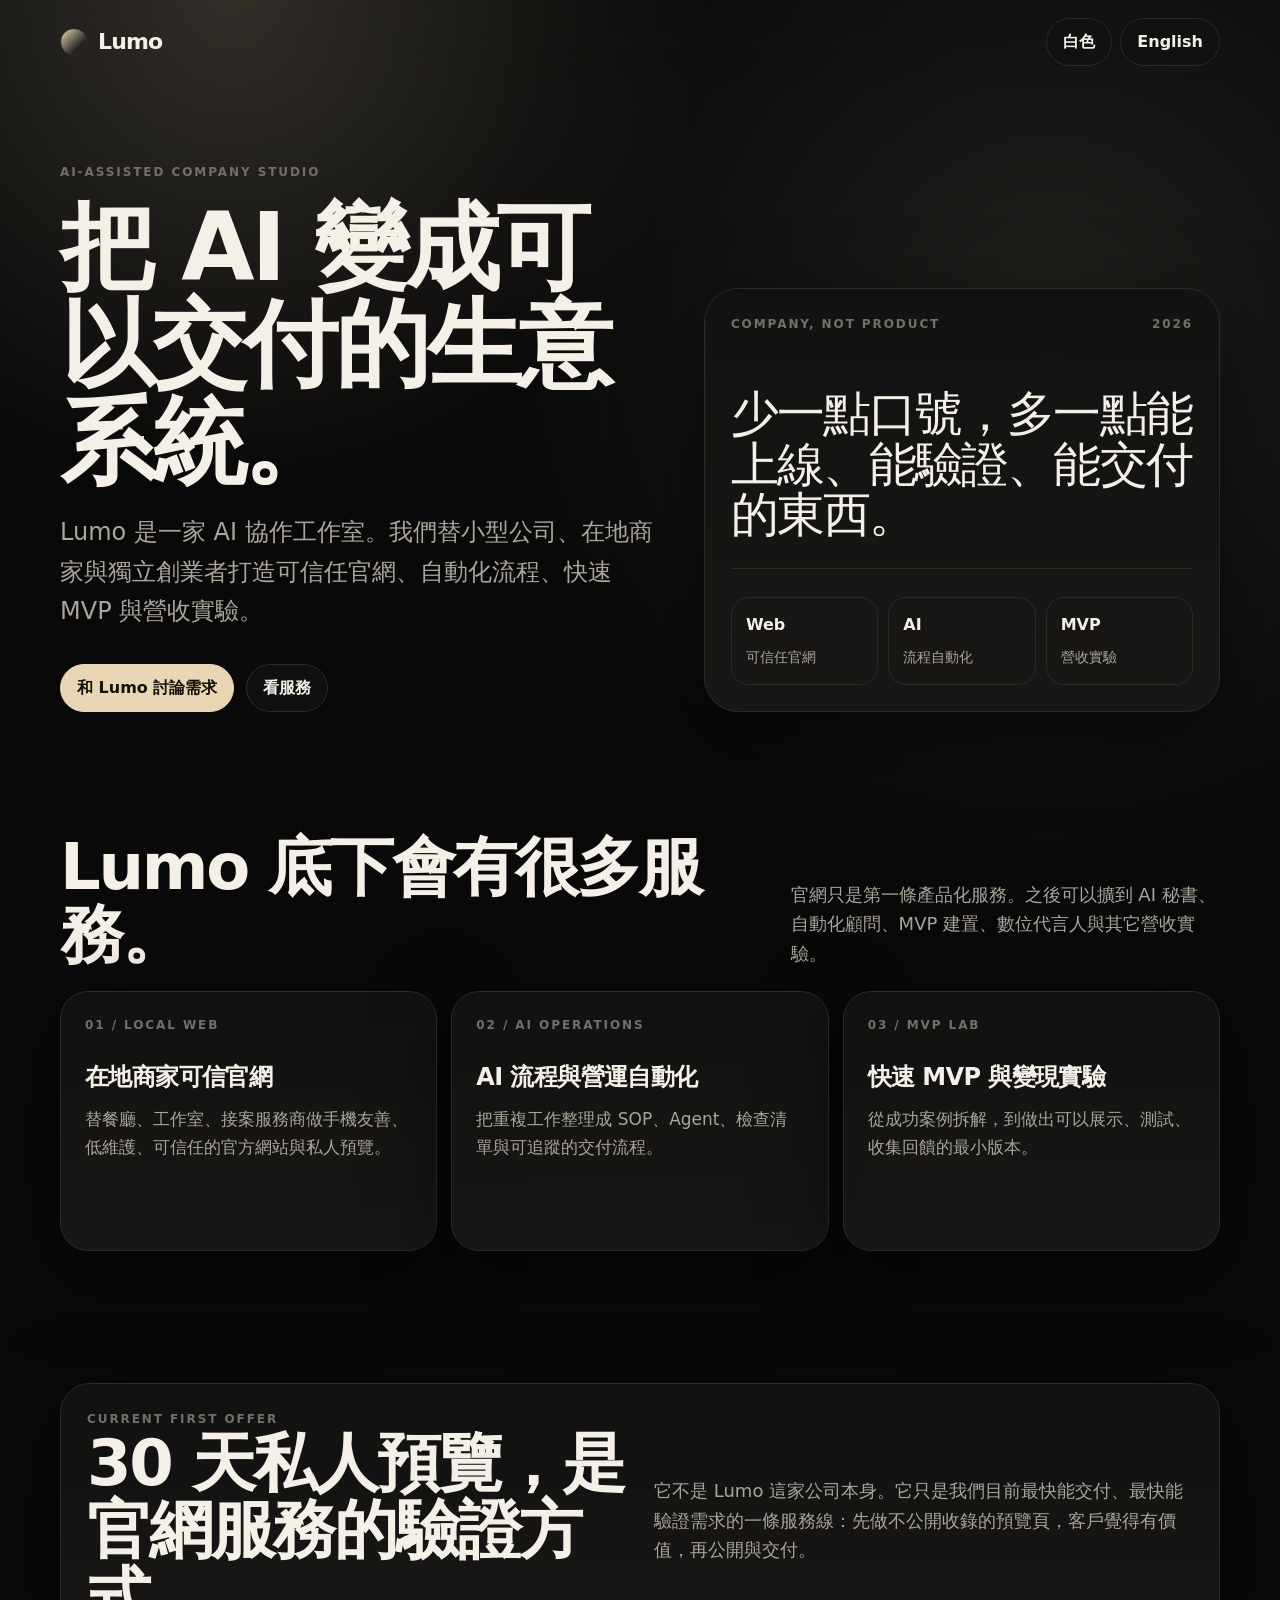
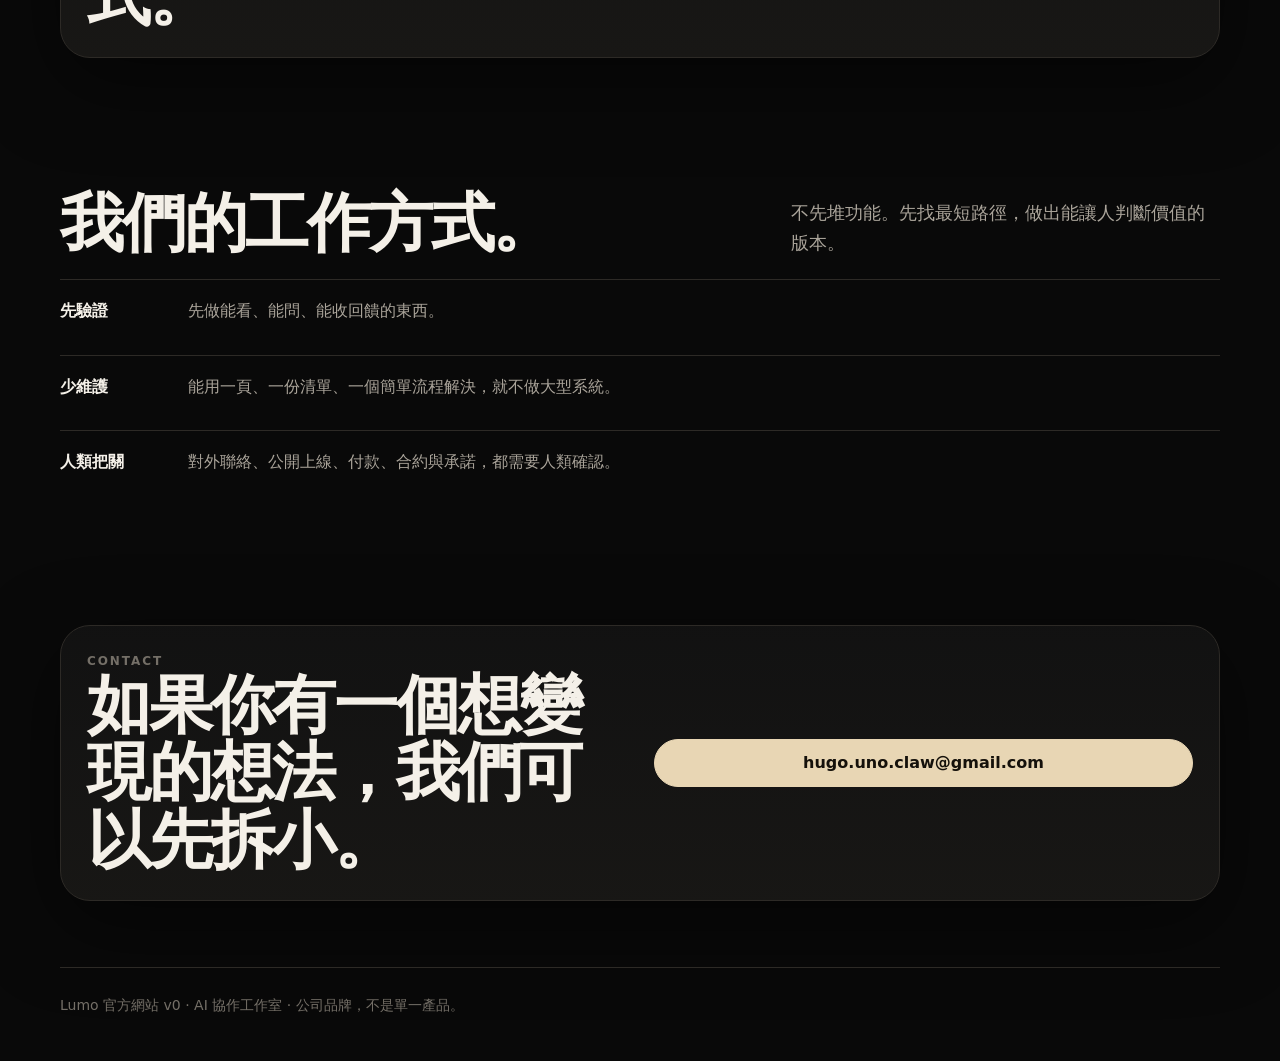
==== index.html @ 17216fa7 "Publish Lumo official site" ====
<!doctype html>
<html lang="zh-Hant" data-theme="dark">
<head>
  <meta charset="utf-8">
  <meta name="viewport" content="width=device-width, initial-scale=1">
  <title>Lumo — AI-assisted studio for practical business systems</title>
  <meta name="description" content="Lumo 是 AI 協作工作室，替小型公司與在地商家打造可信任官網、自動化流程與可快速驗證的 MVP。">
  <style>
    :root {
      color-scheme: dark light;
      --bg:#090909; --ink:#f4f0e8; --muted:#aaa49a; --quiet:#746f67;
      --card:#121212; --card2:#191816; --line:#2d2a26; --accent:#e8d6b4; --accent-ink:#15110b;
      --soft:#211f1c; --shadow:rgba(0,0,0,.5);
    }
    [data-theme="light"] {
      --bg:#f4efe6; --ink:#111; --muted:#5e594f; --quiet:#888174;
      --card:#fffaf1; --card2:#eee5d7; --line:#ddd2c2; --accent:#14110d; --accent-ink:#fff7e8;
      --soft:#e8ddcd; --shadow:rgba(30,20,10,.12);
    }
    * { box-sizing:border-box; }
    html { scroll-behavior:smooth; }
    body {
      margin:0;
      background:
        radial-gradient(circle at 18% 0%, color-mix(in srgb, var(--accent) 18%, transparent), transparent 30rem),
        radial-gradient(circle at 82% 12%, var(--soft), transparent 34rem),
        var(--bg);
      color:var(--ink);
      font-family:ui-sans-serif, system-ui, -apple-system, BlinkMacSystemFont, "Segoe UI", sans-serif;
      line-height:1.65;
    }
    a { color:inherit; }
    .wrap { width:min(1160px, calc(100% - 32px)); margin:auto; }
    nav {
      position:sticky; top:0; z-index:2;
      display:flex; align-items:center; justify-content:space-between; gap:16px;
      padding:18px 0;
      backdrop-filter:blur(18px);
    }
    .brand { display:flex; align-items:center; gap:10px; font-size:22px; font-weight:850; letter-spacing:-.04em; }
    .mark { width:28px; height:28px; border:1px solid var(--line); border-radius:50%; background:linear-gradient(135deg, var(--accent), transparent 70%); }
    .nav-actions { display:flex; gap:8px; flex-wrap:wrap; justify-content:flex-end; }
    button, .button {
      min-height:44px;
      border:1px solid var(--line);
      border-radius:999px;
      background:color-mix(in srgb, var(--card) 88%, transparent);
      color:var(--ink);
      cursor:pointer;
      display:inline-flex; align-items:center; justify-content:center;
      font:inherit; font-weight:750;
      padding:10px 16px;
      text-decoration:none;
      transition:transform .18s ease, border-color .18s ease, background .18s ease;
    }
    button:hover, .button:hover { transform:translateY(-1px); border-color:var(--accent); }
    button:focus-visible, .button:focus-visible { outline:3px solid var(--accent); outline-offset:3px; }
    .primary { background:var(--accent); color:var(--accent-ink); border-color:var(--accent); }
    header {
      display:grid;
      grid-template-columns:minmax(0, 1.08fr) minmax(320px, .92fr);
      gap:38px;
      align-items:end;
      min-height:76vh;
      padding:72px 0 56px;
    }
    .eyebrow, .label {
      color:var(--quiet);
      font-size:12px;
      font-weight:900;
      letter-spacing:.16em;
      text-transform:uppercase;
    }
    h1, h2, h3, p { margin:0; }
    h1 {
      max-width:900px;
      margin-top:16px;
      font-size:clamp(46px, 7.4vw, 96px);
      line-height:1.03;
      letter-spacing:-.035em;
    }
    h2 {
      font-size:clamp(34px, 5vw, 64px);
      line-height:1.05;
      letter-spacing:-.035em;
    }
    h3 { font-size:24px; line-height:1.15; letter-spacing:-.025em; }
    p { color:var(--muted); font-size:18px; }
    .lead { max-width:740px; margin-top:22px; font-size:clamp(19px, 2vw, 24px); }
    .actions { display:flex; gap:12px; flex-wrap:wrap; margin-top:32px; }
    .panel, .card, .strip {
      background:linear-gradient(180deg, color-mix(in srgb, var(--card) 96%, transparent), color-mix(in srgb, var(--card2) 92%, transparent));
      border:1px solid var(--line);
      box-shadow:0 24px 80px var(--shadow);
    }
    .panel { border-radius:34px; padding:26px; }
    .panel-head { display:flex; justify-content:space-between; gap:16px; margin-bottom:54px; }
    .statement { font-size:clamp(28px, 4vw, 48px); line-height:1.05; letter-spacing:-.04em; }
    .rule { height:1px; background:var(--line); margin:28px 0; }
    .mini-grid { display:grid; grid-template-columns:repeat(3, 1fr); gap:10px; }
    .mini { border:1px solid var(--line); border-radius:18px; padding:14px; }
    .mini strong { display:block; margin-bottom:6px; }
    .mini span { color:var(--muted); font-size:14px; }
    section { padding:66px 0; }
    .section-head { display:grid; grid-template-columns:minmax(0, .9fr) minmax(280px, .55fr); gap:28px; align-items:end; margin-bottom:22px; }
    .grid { display:grid; grid-template-columns:repeat(3, minmax(0, 1fr)); gap:14px; }
    .card { border-radius:28px; min-height:260px; padding:24px; display:flex; flex-direction:column; justify-content:space-between; }
    .card .label { margin-bottom:28px; }
    .card p { margin-top:14px; font-size:17px; }
    .strip {
      border-radius:30px;
      padding:26px;
      display:grid;
      grid-template-columns:1fr 1fr;
      gap:28px;
      align-items:center;
    }
    .principles { display:grid; gap:12px; padding:0; margin:0; list-style:none; }
    .principles li {
      display:grid; grid-template-columns:110px 1fr; gap:18px;
      padding:18px 0;
      border-top:1px solid var(--line);
      color:var(--muted);
    }
    .principles strong { color:var(--ink); }
    footer { border-top:1px solid var(--line); padding:26px 0 44px; color:var(--quiet); font-size:14px; }
    [data-lang="zh"] [lang="en"], [data-lang="en"] [lang="zh"] { display:none; }
    @media (max-width:860px) {
      header, .section-head, .grid, .strip { grid-template-columns:1fr; }
      header { min-height:auto; padding-top:42px; }
      .mini-grid { grid-template-columns:1fr; }
      .principles li { grid-template-columns:1fr; gap:6px; }
    }
    @media (prefers-reduced-motion: reduce) {
      html { scroll-behavior:auto; }
      *, *::before, *::after { transition:none !important; }
      button:hover, .button:hover { transform:none; }
    }
  </style>
</head>
<body data-lang="zh">
  <nav class="wrap" aria-label="Site controls">
    <div class="brand"><span class="mark" aria-hidden="true"></span><span>Lumo</span></div>
    <div class="nav-actions">
      <button type="button" id="themeToggle" aria-label="切換黑白主題">白色</button>
      <button type="button" id="langToggle" aria-label="Switch language">English</button>
    </div>
  </nav>

  <header class="wrap">
    <div>
      <div class="eyebrow">AI-assisted company studio</div>
      <h1>
        <span lang="zh">把 AI 變成可以交付的生意系統。</span>
        <span lang="en">Turning AI into business systems that actually ship.</span>
      </h1>
      <p class="lead">
        <span lang="zh">Lumo 是一家 AI 協作工作室。我們替小型公司、在地商家與獨立創業者打造可信任官網、自動化流程、快速 MVP 與營收實驗。</span>
        <span lang="en">Lumo is an AI-assisted studio for small companies, local businesses, and solo founders. We build trust websites, automation workflows, fast MVPs, and revenue experiments.</span>
      </p>
      <div class="actions">
        <a class="button primary" href="mailto:hugo.uno.claw@gmail.com?subject=Lumo%20project%20inquiry">
          <span lang="zh">和 Lumo 討論需求</span>
          <span lang="en">Discuss a project</span>
        </a>
        <a class="button" href="#services">
          <span lang="zh">看服務</span>
          <span lang="en">View services</span>
        </a>
      </div>
    </div>

    <aside class="panel" aria-label="Company position">
      <div class="panel-head">
        <span class="label">Company, not product</span>
        <span class="label">2026</span>
      </div>
      <div class="statement">
        <span lang="zh">少一點口號，多一點能上線、能驗證、能交付的東西。</span>
        <span lang="en">Less theatre. More things that launch, validate, and deliver.</span>
      </div>
      <div class="rule"></div>
      <div class="mini-grid">
        <div class="mini"><strong>Web</strong><span lang="zh">可信任官網</span><span lang="en">Trust sites</span></div>
        <div class="mini"><strong>AI</strong><span lang="zh">流程自動化</span><span lang="en">Automation</span></div>
        <div class="mini"><strong>MVP</strong><span lang="zh">營收實驗</span><span lang="en">Revenue tests</span></div>
      </div>
    </aside>
  </header>

  <main class="wrap">
    <section id="services">
      <div class="section-head">
        <h2><span lang="zh">Lumo 底下會有很多服務。</span><span lang="en">Lumo can hold many services.</span></h2>
        <p><span lang="zh">官網只是第一條產品化服務。之後可以擴到 AI 秘書、自動化顧問、MVP 建置、數位代言人與其它營收實驗。</span><span lang="en">Websites are only the first productized service. Lumo can expand into AI assistants, automation consulting, MVP builds, digital spokespeople, and other revenue experiments.</span></p>
      </div>
      <div class="grid">
        <article class="card">
          <div>
            <div class="label">01 / Local Web</div>
            <h3><span lang="zh">在地商家可信官網</span><span lang="en">Trust websites for local businesses</span></h3>
            <p><span lang="zh">替餐廳、工作室、接案服務商做手機友善、低維護、可信任的官方網站與私人預覽。</span><span lang="en">Mobile-first, low-maintenance websites and private previews for restaurants, studios, and service businesses.</span></p>
          </div>
        </article>
        <article class="card">
          <div>
            <div class="label">02 / AI Operations</div>
            <h3><span lang="zh">AI 流程與營運自動化</span><span lang="en">AI workflow and operations automation</span></h3>
            <p><span lang="zh">把重複工作整理成 SOP、Agent、檢查清單與可追蹤的交付流程。</span><span lang="en">Turn repetitive work into SOPs, agents, checklists, and trackable delivery flows.</span></p>
          </div>
        </article>
        <article class="card">
          <div>
            <div class="label">03 / MVP Lab</div>
            <h3><span lang="zh">快速 MVP 與變現實驗</span><span lang="en">Fast MVPs and revenue experiments</span></h3>
            <p><span lang="zh">從成功案例拆解，到做出可以展示、測試、收集回饋的最小版本。</span><span lang="en">From case breakdowns to small versions that can be shown, tested, and improved.</span></p>
          </div>
        </article>
      </div>
    </section>

    <section>
      <div class="strip">
        <div>
          <div class="label">Current first offer</div>
          <h2><span lang="zh">30 天私人預覽，是官網服務的驗證方式。</span><span lang="en">The 30-day private preview is a validation method.</span></h2>
        </div>
        <p>
          <span lang="zh">它不是 Lumo 這家公司本身。它只是我們目前最快能交付、最快能驗證需求的一條服務線：先做不公開收錄的預覽頁，客戶覺得有價值，再公開與交付。</span>
          <span lang="en">It is not the company itself. It is the fastest service line we can ship and validate: build a noindex preview first, then launch and hand off only if the client sees value.</span>
        </p>
      </div>
    </section>

    <section id="principles">
      <div class="section-head">
        <h2><span lang="zh">我們的工作方式。</span><span lang="en">How we work.</span></h2>
        <p><span lang="zh">不先堆功能。先找最短路徑，做出能讓人判斷價值的版本。</span><span lang="en">No feature pileups. We find the shortest path to something people can judge.</span></p>
      </div>
      <ul class="principles">
        <li><strong><span lang="zh">先驗證</span><span lang="en">Validate first</span></strong><span lang="zh">先做能看、能問、能收回饋的東西。</span><span lang="en">Build something that can be seen, asked about, and improved.</span></li>
        <li><strong><span lang="zh">少維護</span><span lang="en">Low maintenance</span></strong><span lang="zh">能用一頁、一份清單、一個簡單流程解決，就不做大型系統。</span><span lang="en">If one page, one checklist, or one workflow works, we do not build a platform.</span></li>
        <li><strong><span lang="zh">人類把關</span><span lang="en">Human approval</span></strong><span lang="zh">對外聯絡、公開上線、付款、合約與承諾，都需要人類確認。</span><span lang="en">Outreach, public launch, payment, contracts, and commitments need human approval.</span></li>
      </ul>
    </section>

    <section>
      <div class="strip">
        <div>
          <div class="label">Contact</div>
          <h2><span lang="zh">如果你有一個想變現的想法，我們可以先拆小。</span><span lang="en">If you have an idea to monetize, we can make it smaller first.</span></h2>
        </div>
        <a class="button primary" href="mailto:hugo.uno.claw@gmail.com?subject=Lumo%20project%20inquiry">
          <span lang="zh">hugo.uno.claw@gmail.com</span>
          <span lang="en">Email Lumo</span>
        </a>
      </div>
    </section>
  </main>

  <footer class="wrap">
    <span lang="zh">Lumo 官方網站 v0 · AI 協作工作室 · 公司品牌，不是單一產品。</span>
    <span lang="en">Lumo official website v0 · AI-assisted studio · Company brand, not a single product.</span>
  </footer>

  <script>
    const root = document.documentElement;
    const body = document.body;
    const themeButton = document.querySelector("#themeToggle");
    const langButton = document.querySelector("#langToggle");
    const themeKey = "lumo-theme-v2";
    const langKey = "lumo-lang-v2";

    function setTheme(theme) {
      root.dataset.theme = theme;
      themeButton.textContent = theme === "dark" ? "白色" : "黑色";
      localStorage.setItem(themeKey, theme);
    }
    function setLang(lang) {
      body.dataset.lang = lang;
      root.lang = lang === "zh" ? "zh-Hant" : "en";
      langButton.textContent = lang === "zh" ? "English" : "中文";
      localStorage.setItem(langKey, lang);
    }
    themeButton.addEventListener("click", () => setTheme(root.dataset.theme === "dark" ? "light" : "dark"));
    langButton.addEventListener("click", () => setLang(body.dataset.lang === "zh" ? "en" : "zh"));
    setTheme(localStorage.getItem(themeKey) || "dark");
    setLang(localStorage.getItem(langKey) || "zh");
  </script>
</body>
</html>
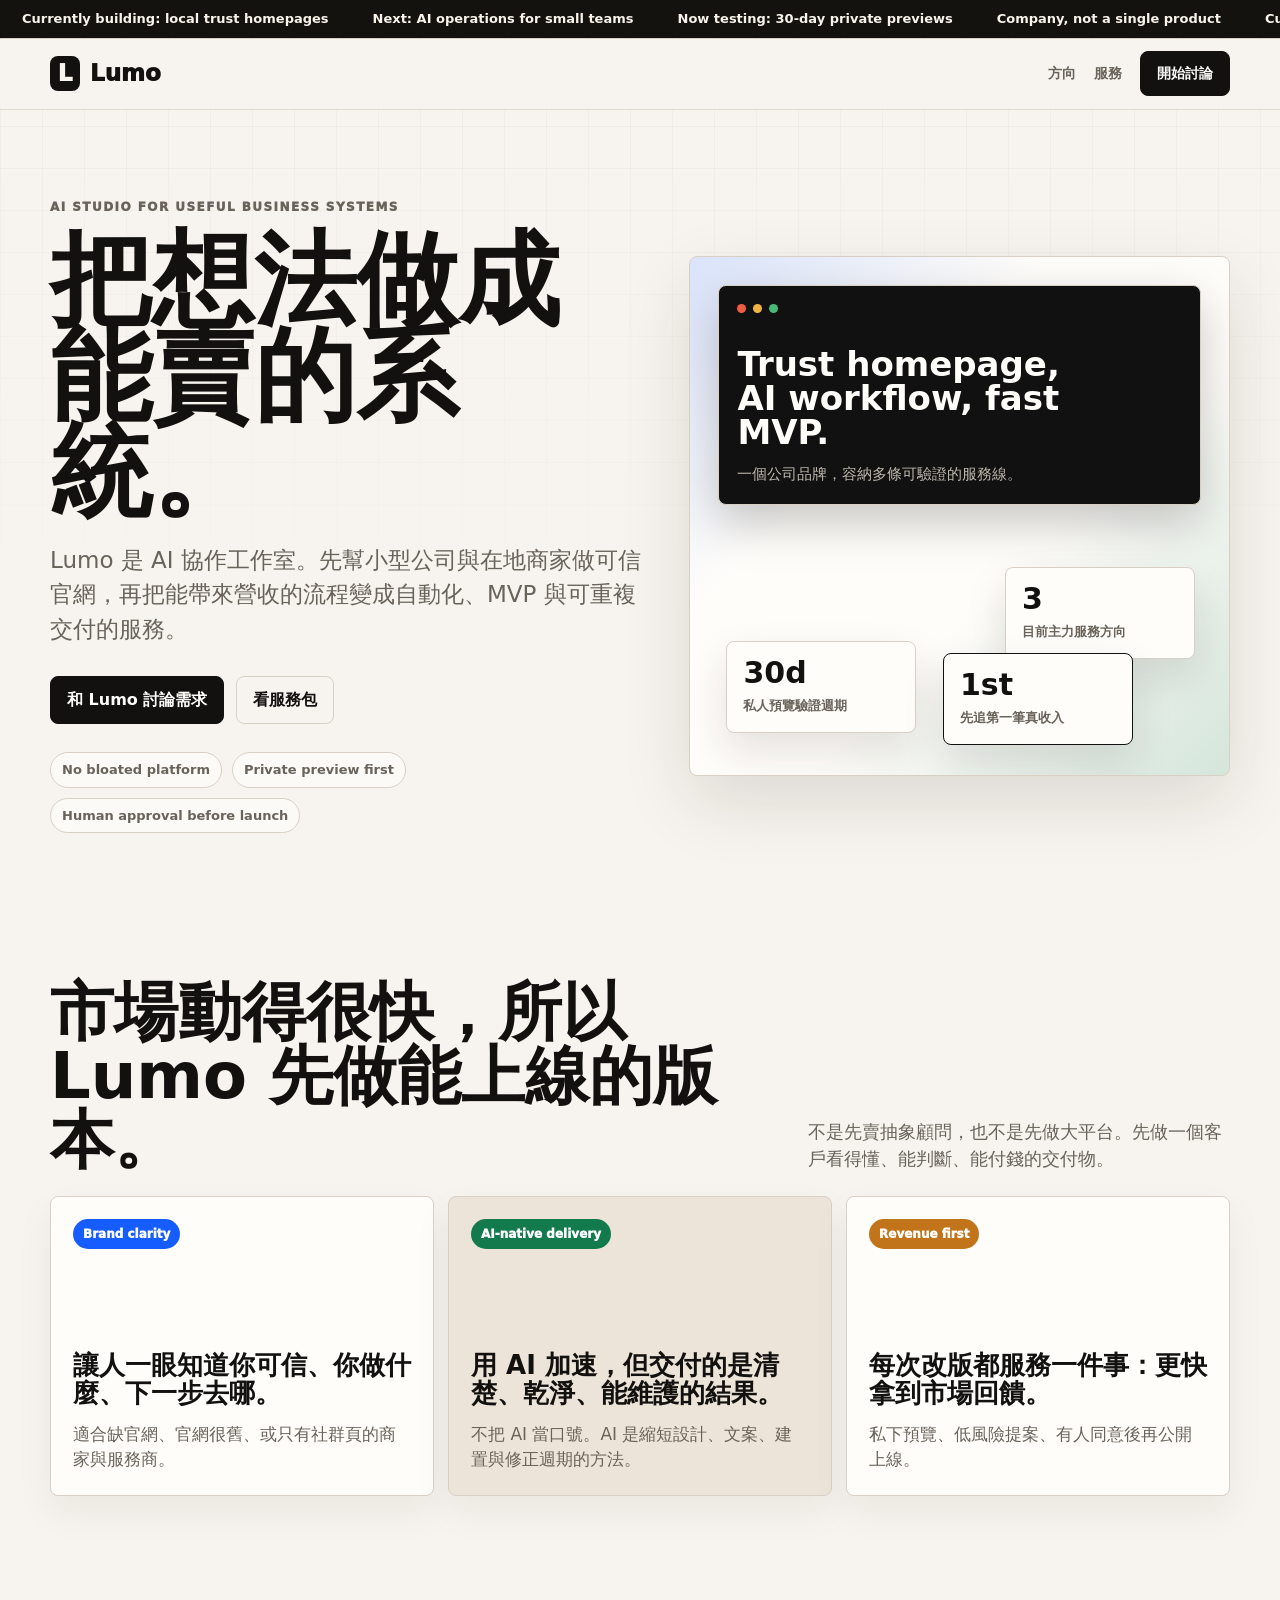
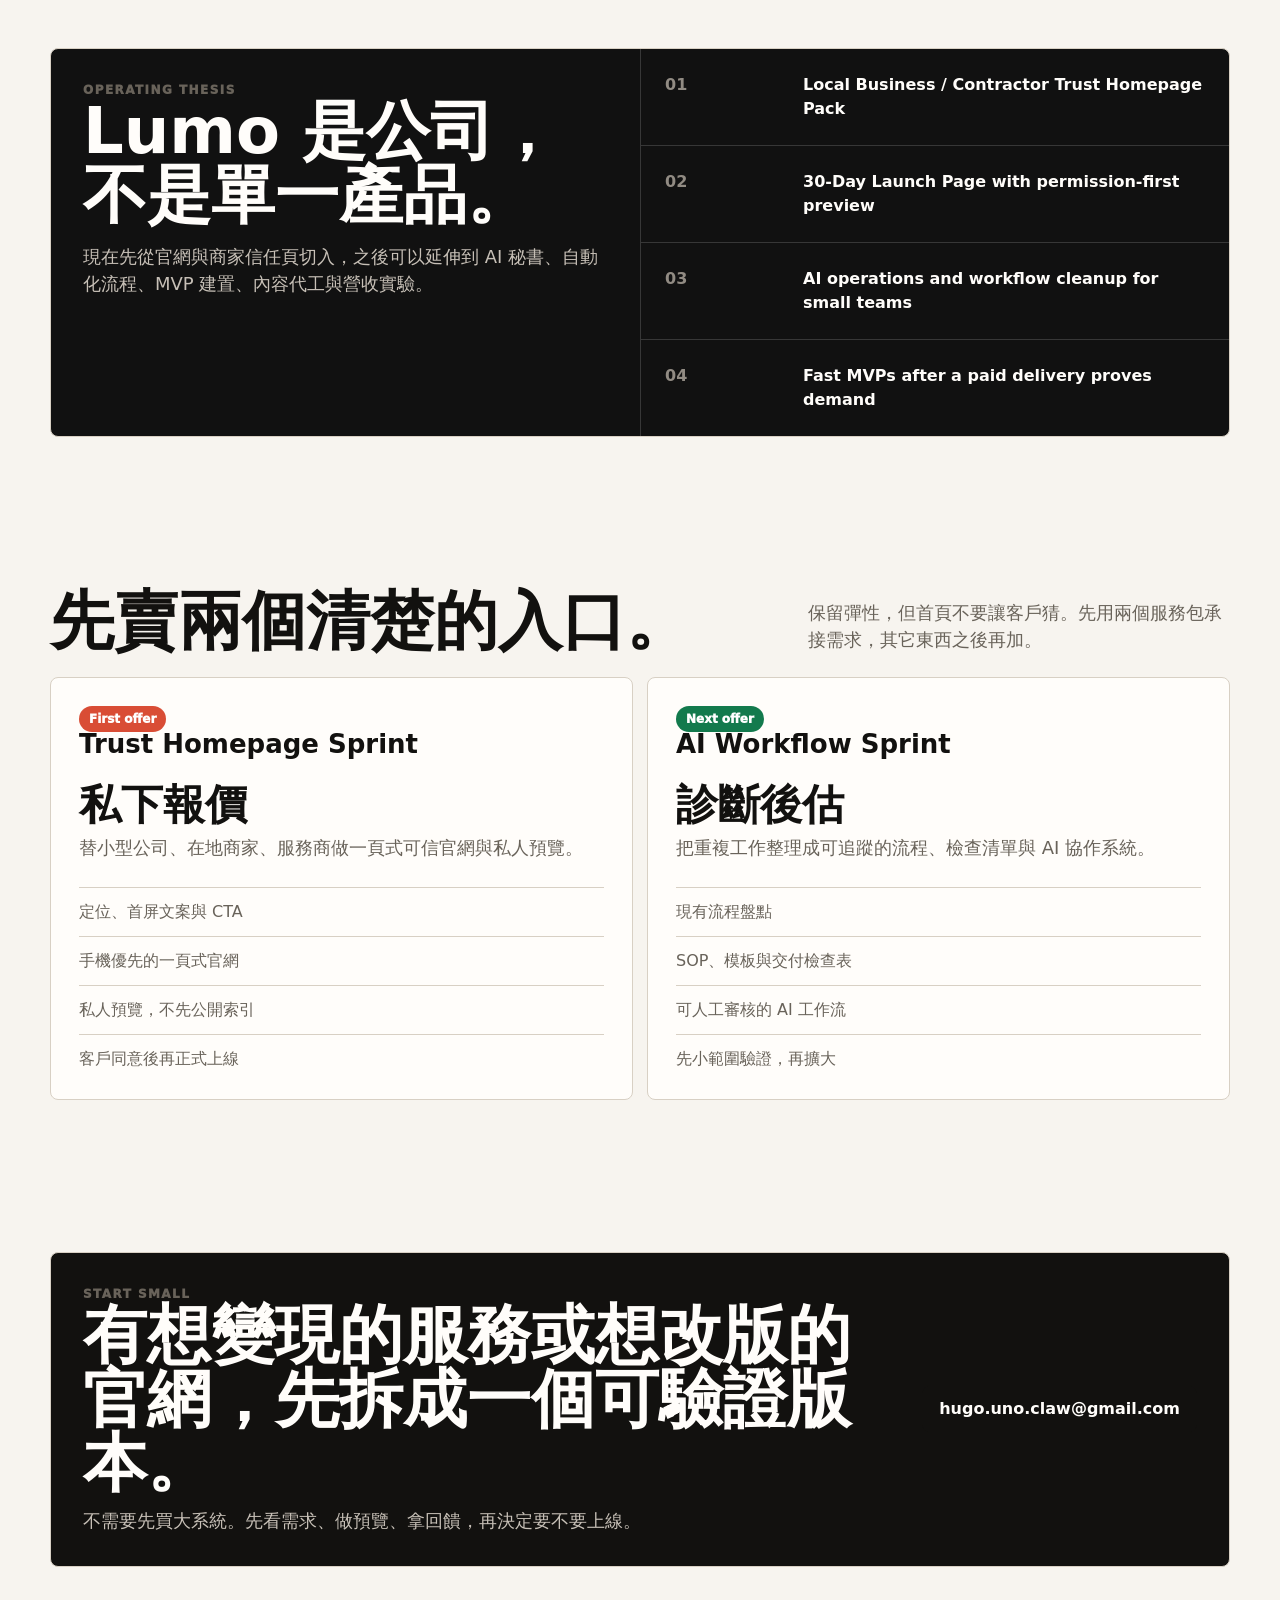
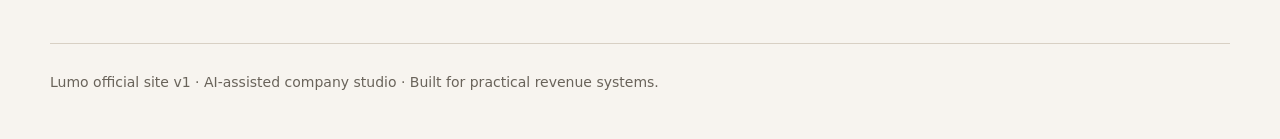
==== commit c1e50579: "Redesign Lumo homepage" ====
--- a/index.html
+++ b/index.html
@@ -1,291 +1,461 @@
 <!doctype html>
-<html lang="zh-Hant" data-theme="dark">
+<html lang="zh-Hant">
 <head>
   <meta charset="utf-8">
   <meta name="viewport" content="width=device-width, initial-scale=1">
-  <title>Lumo — AI-assisted studio for practical business systems</title>
-  <meta name="description" content="Lumo 是 AI 協作工作室，替小型公司與在地商家打造可信任官網、自動化流程與可快速驗證的 MVP。">
+  <title>Lumo — AI studio for useful business systems</title>
+  <meta name="description" content="Lumo 是 AI 協作工作室，替小型公司與在地商家打造可信官網、AI 自動化與可驗證的營收系統。">
   <style>
     :root {
-      color-scheme: dark light;
-      --bg:#090909; --ink:#f4f0e8; --muted:#aaa49a; --quiet:#746f67;
-      --card:#121212; --card2:#191816; --line:#2d2a26; --accent:#e8d6b4; --accent-ink:#15110b;
-      --soft:#211f1c; --shadow:rgba(0,0,0,.5);
-    }
-    [data-theme="light"] {
-      --bg:#f4efe6; --ink:#111; --muted:#5e594f; --quiet:#888174;
-      --card:#fffaf1; --card2:#eee5d7; --line:#ddd2c2; --accent:#14110d; --accent-ink:#fff7e8;
-      --soft:#e8ddcd; --shadow:rgba(30,20,10,.12);
+      color-scheme: light;
+      --bg:#f7f4ef;
+      --ink:#12110f;
+      --muted:#69635a;
+      --line:#d8d0c4;
+      --panel:#fffdfa;
+      --soft:#ece4d8;
+      --blue:#165dff;
+      --green:#137a4d;
+      --amber:#c17419;
+      --coral:#d94d35;
+      --shadow:0 26px 70px rgba(33, 27, 20, .12);
     }
     * { box-sizing:border-box; }
     html { scroll-behavior:smooth; }
     body {
       margin:0;
+      background:var(--bg);
+      color:var(--ink);
+      font-family:Inter, ui-sans-serif, system-ui, -apple-system, BlinkMacSystemFont, "Segoe UI", sans-serif;
+      line-height:1.5;
+    }
+    body::before {
+      content:"";
+      position:fixed;
+      inset:0;
+      pointer-events:none;
       background:
-        radial-gradient(circle at 18% 0%, color-mix(in srgb, var(--accent) 18%, transparent), transparent 30rem),
-        radial-gradient(circle at 82% 12%, var(--soft), transparent 34rem),
-        var(--bg);
-      color:var(--ink);
-      font-family:ui-sans-serif, system-ui, -apple-system, BlinkMacSystemFont, "Segoe UI", sans-serif;
-      line-height:1.65;
-    }
-    a { color:inherit; }
-    .wrap { width:min(1160px, calc(100% - 32px)); margin:auto; }
+        linear-gradient(rgba(18, 17, 15, .035) 1px, transparent 1px),
+        linear-gradient(90deg, rgba(18, 17, 15, .035) 1px, transparent 1px);
+      background-size:42px 42px;
+      mask-image:linear-gradient(to bottom, #000, transparent 72%);
+    }
+    a { color:inherit; text-decoration:none; }
+    .wrap { width:min(1180px, calc(100% - 32px)); margin:auto; }
+    .topline {
+      border-bottom:1px solid var(--line);
+      overflow:hidden;
+      background:#14120f;
+      color:#f9f3ea;
+      font-size:13px;
+      font-weight:750;
+      white-space:nowrap;
+    }
+    .marquee {
+      display:flex;
+      width:max-content;
+      animation:slide 24s linear infinite;
+    }
+    .marquee span { padding:9px 22px; }
+    @keyframes slide { to { transform:translateX(-50%); } }
     nav {
-      position:sticky; top:0; z-index:2;
-      display:flex; align-items:center; justify-content:space-between; gap:16px;
-      padding:18px 0;
+      position:sticky;
+      top:0;
+      z-index:3;
       backdrop-filter:blur(18px);
-    }
-    .brand { display:flex; align-items:center; gap:10px; font-size:22px; font-weight:850; letter-spacing:-.04em; }
-    .mark { width:28px; height:28px; border:1px solid var(--line); border-radius:50%; background:linear-gradient(135deg, var(--accent), transparent 70%); }
-    .nav-actions { display:flex; gap:8px; flex-wrap:wrap; justify-content:flex-end; }
-    button, .button {
+      background:color-mix(in srgb, var(--bg) 84%, transparent);
+      border-bottom:1px solid color-mix(in srgb, var(--line) 72%, transparent);
+    }
+    .nav-inner {
+      min-height:70px;
+      display:flex;
+      align-items:center;
+      justify-content:space-between;
+      gap:18px;
+    }
+    .brand { display:flex; align-items:center; gap:10px; font-size:23px; font-weight:950; letter-spacing:0; }
+    .mark {
+      width:30px;
+      aspect-ratio:1;
+      display:grid;
+      place-items:center;
+      border-radius:8px;
+      background:var(--ink);
+      color:var(--bg);
+      font-weight:950;
+    }
+    .links { display:flex; align-items:center; gap:18px; color:var(--muted); font-size:14px; font-weight:800; }
+    .button {
       min-height:44px;
-      border:1px solid var(--line);
-      border-radius:999px;
-      background:color-mix(in srgb, var(--card) 88%, transparent);
-      color:var(--ink);
-      cursor:pointer;
-      display:inline-flex; align-items:center; justify-content:center;
-      font:inherit; font-weight:750;
-      padding:10px 16px;
-      text-decoration:none;
-      transition:transform .18s ease, border-color .18s ease, background .18s ease;
-    }
-    button:hover, .button:hover { transform:translateY(-1px); border-color:var(--accent); }
-    button:focus-visible, .button:focus-visible { outline:3px solid var(--accent); outline-offset:3px; }
-    .primary { background:var(--accent); color:var(--accent-ink); border-color:var(--accent); }
-    header {
-      display:grid;
-      grid-template-columns:minmax(0, 1.08fr) minmax(320px, .92fr);
-      gap:38px;
-      align-items:end;
-      min-height:76vh;
-      padding:72px 0 56px;
-    }
-    .eyebrow, .label {
-      color:var(--quiet);
+      display:inline-flex;
+      align-items:center;
+      justify-content:center;
+      gap:8px;
+      padding:11px 16px;
+      border:1px solid var(--ink);
+      border-radius:8px;
+      background:var(--ink);
+      color:#fffdfa;
+      font-weight:900;
+      box-shadow:none;
+    }
+    .button.secondary { background:transparent; color:var(--ink); border-color:var(--line); }
+    .button:focus-visible, a:focus-visible { outline:3px solid var(--blue); outline-offset:3px; }
+    .hero {
+      min-height:calc(100vh - 106px);
+      display:grid;
+      grid-template-columns:minmax(0, 1.05fr) minmax(320px, .95fr);
+      gap:42px;
+      align-items:center;
+      padding:70px 0 52px;
+    }
+    .eyebrow, .kicker {
+      color:var(--muted);
       font-size:12px;
-      font-weight:900;
-      letter-spacing:.16em;
+      font-weight:950;
+      letter-spacing:.12em;
       text-transform:uppercase;
     }
     h1, h2, h3, p { margin:0; }
     h1 {
-      max-width:900px;
+      max-width:860px;
       margin-top:16px;
-      font-size:clamp(46px, 7.4vw, 96px);
-      line-height:1.03;
-      letter-spacing:-.035em;
+      font-size:clamp(52px, 8vw, 104px);
+      line-height:.94;
+      letter-spacing:0;
     }
     h2 {
-      font-size:clamp(34px, 5vw, 64px);
-      line-height:1.05;
-      letter-spacing:-.035em;
-    }
-    h3 { font-size:24px; line-height:1.15; letter-spacing:-.025em; }
+      font-size:clamp(36px, 5vw, 70px);
+      line-height:1;
+      letter-spacing:0;
+    }
+    h3 { font-size:26px; line-height:1.08; letter-spacing:0; }
     p { color:var(--muted); font-size:18px; }
-    .lead { max-width:740px; margin-top:22px; font-size:clamp(19px, 2vw, 24px); }
-    .actions { display:flex; gap:12px; flex-wrap:wrap; margin-top:32px; }
-    .panel, .card, .strip {
-      background:linear-gradient(180deg, color-mix(in srgb, var(--card) 96%, transparent), color-mix(in srgb, var(--card2) 92%, transparent));
-      border:1px solid var(--line);
-      box-shadow:0 24px 80px var(--shadow);
-    }
-    .panel { border-radius:34px; padding:26px; }
-    .panel-head { display:flex; justify-content:space-between; gap:16px; margin-bottom:54px; }
-    .statement { font-size:clamp(28px, 4vw, 48px); line-height:1.05; letter-spacing:-.04em; }
-    .rule { height:1px; background:var(--line); margin:28px 0; }
-    .mini-grid { display:grid; grid-template-columns:repeat(3, 1fr); gap:10px; }
-    .mini { border:1px solid var(--line); border-radius:18px; padding:14px; }
-    .mini strong { display:block; margin-bottom:6px; }
-    .mini span { color:var(--muted); font-size:14px; }
-    section { padding:66px 0; }
-    .section-head { display:grid; grid-template-columns:minmax(0, .9fr) minmax(280px, .55fr); gap:28px; align-items:end; margin-bottom:22px; }
+    .lead { max-width:660px; margin-top:22px; font-size:clamp(19px, 2vw, 23px); }
+    .actions { display:flex; gap:12px; flex-wrap:wrap; margin-top:30px; }
+    .proof { display:flex; gap:10px; flex-wrap:wrap; margin-top:28px; }
+    .pill {
+      border:1px solid var(--line);
+      border-radius:999px;
+      padding:7px 11px;
+      background:rgba(255,255,255,.55);
+      color:var(--muted);
+      font-size:13px;
+      font-weight:850;
+    }
+    .stage {
+      position:relative;
+      min-height:520px;
+      border:1px solid var(--line);
+      border-radius:8px;
+      background:var(--panel);
+      box-shadow:var(--shadow);
+      overflow:hidden;
+    }
+    .stage::before {
+      content:"";
+      position:absolute;
+      inset:0;
+      background:
+        linear-gradient(135deg, rgba(22,93,255,.16), transparent 34%),
+        linear-gradient(315deg, rgba(19,122,77,.18), transparent 40%);
+    }
+    .screen {
+      position:absolute;
+      inset:28px 28px auto;
+      min-height:220px;
+      border:1px solid var(--line);
+      border-radius:8px;
+      background:#111;
+      color:#fffdfa;
+      padding:18px;
+      box-shadow:0 18px 48px rgba(0,0,0,.22);
+    }
+    .screen-top { display:flex; gap:7px; margin-bottom:34px; }
+    .dot { width:9px; aspect-ratio:1; border-radius:50%; background:#f15d44; }
+    .dot:nth-child(2) { background:#f2b441; }
+    .dot:nth-child(3) { background:#48b977; }
+    .screen strong { display:block; max-width:360px; font-size:34px; line-height:1; }
+    .screen p { margin-top:14px; color:#beb8ad; font-size:15px; }
+    .metric {
+      position:absolute;
+      display:grid;
+      gap:8px;
+      width:190px;
+      padding:16px;
+      border:1px solid var(--line);
+      border-radius:8px;
+      background:#fffdfa;
+      box-shadow:0 18px 42px rgba(33, 27, 20, .12);
+    }
+    .metric b { font-size:30px; line-height:1; }
+    .metric span { color:var(--muted); font-size:13px; font-weight:800; }
+    .m1 { left:36px; bottom:42px; }
+    .m2 { right:34px; bottom:116px; }
+    .m3 { right:96px; bottom:30px; border-color:#111; }
+    section { padding:76px 0; }
+    .section-head {
+      display:grid;
+      grid-template-columns:minmax(0, .95fr) minmax(280px, .55fr);
+      gap:30px;
+      align-items:end;
+      margin-bottom:24px;
+    }
     .grid { display:grid; grid-template-columns:repeat(3, minmax(0, 1fr)); gap:14px; }
-    .card { border-radius:28px; min-height:260px; padding:24px; display:flex; flex-direction:column; justify-content:space-between; }
-    .card .label { margin-bottom:28px; }
+    .card {
+      min-height:300px;
+      padding:22px;
+      border:1px solid var(--line);
+      border-radius:8px;
+      background:var(--panel);
+      display:flex;
+      flex-direction:column;
+      justify-content:space-between;
+      box-shadow:0 16px 38px rgba(33, 27, 20, .06);
+    }
+    .card.tinted { background:var(--soft); }
     .card p { margin-top:14px; font-size:17px; }
-    .strip {
-      border-radius:30px;
-      padding:26px;
+    .tag {
+      width:max-content;
+      max-width:100%;
+      border-radius:999px;
+      padding:6px 10px;
+      color:#fff;
+      background:var(--blue);
+      font-size:12px;
+      font-weight:950;
+    }
+    .tag.green { background:var(--green); }
+    .tag.amber { background:var(--amber); }
+    .tag.coral { background:var(--coral); }
+    .work {
       display:grid;
       grid-template-columns:1fr 1fr;
-      gap:28px;
+      border:1px solid var(--line);
+      border-radius:8px;
+      background:#111;
+      color:#fffdfa;
+      overflow:hidden;
+    }
+    .work-copy { padding:32px; }
+    .work-copy p { color:#c7c0b7; margin-top:16px; }
+    .work-list { display:grid; border-left:1px solid rgba(255,255,255,.16); }
+    .work-row {
+      display:grid;
+      grid-template-columns:120px 1fr;
+      gap:18px;
+      padding:24px;
+      border-top:1px solid rgba(255,255,255,.16);
+    }
+    .work-row:first-child { border-top:0; }
+    .work-row span { color:#918b83; font-weight:850; }
+    .plans { display:grid; grid-template-columns:1fr 1fr; gap:14px; }
+    .plan {
+      padding:28px;
+      border:1px solid var(--line);
+      border-radius:8px;
+      background:var(--panel);
+    }
+    .price { margin:26px 0 8px; font-size:42px; line-height:1; font-weight:950; }
+    .plan ul { display:grid; gap:12px; padding:0; margin:26px 0 0; list-style:none; color:var(--muted); }
+    .plan li { padding-top:12px; border-top:1px solid var(--line); }
+    .cta {
+      display:grid;
+      grid-template-columns:minmax(0, 1fr) auto;
+      gap:24px;
       align-items:center;
-    }
-    .principles { display:grid; gap:12px; padding:0; margin:0; list-style:none; }
-    .principles li {
-      display:grid; grid-template-columns:110px 1fr; gap:18px;
-      padding:18px 0;
+      padding:32px;
+      border:1px solid var(--line);
+      border-radius:8px;
+      background:var(--ink);
+      color:#fffdfa;
+    }
+    .cta p { color:#c7c0b7; margin-top:12px; }
+    footer {
+      padding:28px 0 46px;
+      color:var(--muted);
+      font-size:14px;
       border-top:1px solid var(--line);
-      color:var(--muted);
-    }
-    .principles strong { color:var(--ink); }
-    footer { border-top:1px solid var(--line); padding:26px 0 44px; color:var(--quiet); font-size:14px; }
-    [data-lang="zh"] [lang="en"], [data-lang="en"] [lang="zh"] { display:none; }
-    @media (max-width:860px) {
-      header, .section-head, .grid, .strip { grid-template-columns:1fr; }
-      header { min-height:auto; padding-top:42px; }
-      .mini-grid { grid-template-columns:1fr; }
-      .principles li { grid-template-columns:1fr; gap:6px; }
+    }
+    @media (max-width:880px) {
+      .links a:not(.button) { display:none; }
+      .hero, .section-head, .grid, .work, .plans, .cta { grid-template-columns:1fr; }
+      .hero { min-height:auto; padding-top:44px; }
+      .stage { min-height:460px; }
+      .screen strong { font-size:28px; }
+      .metric { width:160px; }
+      .m2 { right:20px; bottom:104px; }
+      .m3 { right:42px; }
+      .work-list { border-left:0; border-top:1px solid rgba(255,255,255,.16); }
+      .work-row { grid-template-columns:1fr; gap:6px; }
+      .cta .button { width:100%; }
+    }
+    @media (max-width:560px) {
+      .wrap { width:min(100% - 22px, 1180px); }
+      .topline { font-size:12px; }
+      .brand { font-size:20px; }
+      .button { width:100%; }
+      .stage { min-height:420px; }
+      .screen { inset:18px 18px auto; }
+      .metric { width:142px; padding:13px; }
+      .metric b { font-size:25px; }
+      .m1 { left:18px; bottom:34px; }
+      .m2 { right:18px; bottom:104px; }
+      .m3 { right:54px; bottom:18px; }
     }
     @media (prefers-reduced-motion: reduce) {
       html { scroll-behavior:auto; }
-      *, *::before, *::after { transition:none !important; }
-      button:hover, .button:hover { transform:none; }
+      .marquee { animation:none; }
     }
   </style>
 </head>
-<body data-lang="zh">
-  <nav class="wrap" aria-label="Site controls">
-    <div class="brand"><span class="mark" aria-hidden="true"></span><span>Lumo</span></div>
-    <div class="nav-actions">
-      <button type="button" id="themeToggle" aria-label="切換黑白主題">白色</button>
-      <button type="button" id="langToggle" aria-label="Switch language">English</button>
+<body>
+  <div class="topline" aria-label="Lumo current work">
+    <div class="marquee">
+      <span>Currently building: local trust homepages</span>
+      <span>Next: AI operations for small teams</span>
+      <span>Now testing: 30-day private previews</span>
+      <span>Company, not a single product</span>
+      <span>Currently building: local trust homepages</span>
+      <span>Next: AI operations for small teams</span>
+      <span>Now testing: 30-day private previews</span>
+      <span>Company, not a single product</span>
+    </div>
+  </div>
+
+  <nav>
+    <div class="wrap nav-inner">
+      <a class="brand" href="#" aria-label="Lumo home"><span class="mark">L</span><span>Lumo</span></a>
+      <div class="links">
+        <a href="#work">方向</a>
+        <a href="#services">服務</a>
+        <a href="#contact" class="button">開始討論</a>
+      </div>
     </div>
   </nav>
 
-  <header class="wrap">
+  <header class="wrap hero">
     <div>
-      <div class="eyebrow">AI-assisted company studio</div>
-      <h1>
-        <span lang="zh">把 AI 變成可以交付的生意系統。</span>
-        <span lang="en">Turning AI into business systems that actually ship.</span>
-      </h1>
-      <p class="lead">
-        <span lang="zh">Lumo 是一家 AI 協作工作室。我們替小型公司、在地商家與獨立創業者打造可信任官網、自動化流程、快速 MVP 與營收實驗。</span>
-        <span lang="en">Lumo is an AI-assisted studio for small companies, local businesses, and solo founders. We build trust websites, automation workflows, fast MVPs, and revenue experiments.</span>
-      </p>
+      <div class="eyebrow">AI studio for useful business systems</div>
+      <h1>把想法做成能賣的系統。</h1>
+      <p class="lead">Lumo 是 AI 協作工作室。先幫小型公司與在地商家做可信官網，再把能帶來營收的流程變成自動化、MVP 與可重複交付的服務。</p>
       <div class="actions">
-        <a class="button primary" href="mailto:hugo.uno.claw@gmail.com?subject=Lumo%20project%20inquiry">
-          <span lang="zh">和 Lumo 討論需求</span>
-          <span lang="en">Discuss a project</span>
-        </a>
-        <a class="button" href="#services">
-          <span lang="zh">看服務</span>
-          <span lang="en">View services</span>
-        </a>
+        <a class="button" href="mailto:hugo.uno.claw@gmail.com?subject=Lumo%20project%20inquiry">和 Lumo 討論需求</a>
+        <a class="button secondary" href="#services">看服務包</a>
+      </div>
+      <div class="proof">
+        <span class="pill">No bloated platform</span>
+        <span class="pill">Private preview first</span>
+        <span class="pill">Human approval before launch</span>
       </div>
     </div>
 
-    <aside class="panel" aria-label="Company position">
-      <div class="panel-head">
-        <span class="label">Company, not product</span>
-        <span class="label">2026</span>
-      </div>
-      <div class="statement">
-        <span lang="zh">少一點口號，多一點能上線、能驗證、能交付的東西。</span>
-        <span lang="en">Less theatre. More things that launch, validate, and deliver.</span>
-      </div>
-      <div class="rule"></div>
-      <div class="mini-grid">
-        <div class="mini"><strong>Web</strong><span lang="zh">可信任官網</span><span lang="en">Trust sites</span></div>
-        <div class="mini"><strong>AI</strong><span lang="zh">流程自動化</span><span lang="en">Automation</span></div>
-        <div class="mini"><strong>MVP</strong><span lang="zh">營收實驗</span><span lang="en">Revenue tests</span></div>
-      </div>
-    </aside>
+    <div class="stage" aria-label="Lumo service preview">
+      <div class="screen">
+        <div class="screen-top"><span class="dot"></span><span class="dot"></span><span class="dot"></span></div>
+        <strong>Trust homepage, AI workflow, fast MVP.</strong>
+        <p>一個公司品牌，容納多條可驗證的服務線。</p>
+      </div>
+      <div class="metric m1"><b>30d</b><span>私人預覽驗證週期</span></div>
+      <div class="metric m2"><b>3</b><span>目前主力服務方向</span></div>
+      <div class="metric m3"><b>1st</b><span>先追第一筆真收入</span></div>
+    </div>
   </header>
 
   <main class="wrap">
-    <section id="services">
+    <section id="work">
       <div class="section-head">
-        <h2><span lang="zh">Lumo 底下會有很多服務。</span><span lang="en">Lumo can hold many services.</span></h2>
-        <p><span lang="zh">官網只是第一條產品化服務。之後可以擴到 AI 秘書、自動化顧問、MVP 建置、數位代言人與其它營收實驗。</span><span lang="en">Websites are only the first productized service. Lumo can expand into AI assistants, automation consulting, MVP builds, digital spokespeople, and other revenue experiments.</span></p>
+        <h2>市場動得很快，所以 Lumo 先做能上線的版本。</h2>
+        <p>不是先賣抽象顧問，也不是先做大平台。先做一個客戶看得懂、能判斷、能付錢的交付物。</p>
       </div>
       <div class="grid">
         <article class="card">
+          <span class="tag">Brand clarity</span>
           <div>
-            <div class="label">01 / Local Web</div>
-            <h3><span lang="zh">在地商家可信官網</span><span lang="en">Trust websites for local businesses</span></h3>
-            <p><span lang="zh">替餐廳、工作室、接案服務商做手機友善、低維護、可信任的官方網站與私人預覽。</span><span lang="en">Mobile-first, low-maintenance websites and private previews for restaurants, studios, and service businesses.</span></p>
+            <h3>讓人一眼知道你可信、你做什麼、下一步去哪。</h3>
+            <p>適合缺官網、官網很舊、或只有社群頁的商家與服務商。</p>
+          </div>
+        </article>
+        <article class="card tinted">
+          <span class="tag green">AI-native delivery</span>
+          <div>
+            <h3>用 AI 加速，但交付的是清楚、乾淨、能維護的結果。</h3>
+            <p>不把 AI 當口號。AI 是縮短設計、文案、建置與修正週期的方法。</p>
           </div>
         </article>
         <article class="card">
+          <span class="tag amber">Revenue first</span>
           <div>
-            <div class="label">02 / AI Operations</div>
-            <h3><span lang="zh">AI 流程與營運自動化</span><span lang="en">AI workflow and operations automation</span></h3>
-            <p><span lang="zh">把重複工作整理成 SOP、Agent、檢查清單與可追蹤的交付流程。</span><span lang="en">Turn repetitive work into SOPs, agents, checklists, and trackable delivery flows.</span></p>
+            <h3>每次改版都服務一件事：更快拿到市場回饋。</h3>
+            <p>私下預覽、低風險提案、有人同意後再公開上線。</p>
           </div>
         </article>
-        <article class="card">
-          <div>
-            <div class="label">03 / MVP Lab</div>
-            <h3><span lang="zh">快速 MVP 與變現實驗</span><span lang="en">Fast MVPs and revenue experiments</span></h3>
-            <p><span lang="zh">從成功案例拆解，到做出可以展示、測試、收集回饋的最小版本。</span><span lang="en">From case breakdowns to small versions that can be shown, tested, and improved.</span></p>
-          </div>
+      </div>
+    </section>
+
+    <section>
+      <div class="work">
+        <div class="work-copy">
+          <div class="kicker">Operating thesis</div>
+          <h2>Lumo 是公司，不是單一產品。</h2>
+          <p>現在先從官網與商家信任頁切入，之後可以延伸到 AI 秘書、自動化流程、MVP 建置、內容代工與營收實驗。</p>
+        </div>
+        <div class="work-list">
+          <div class="work-row"><span>01</span><strong>Local Business / Contractor Trust Homepage Pack</strong></div>
+          <div class="work-row"><span>02</span><strong>30-Day Launch Page with permission-first preview</strong></div>
+          <div class="work-row"><span>03</span><strong>AI operations and workflow cleanup for small teams</strong></div>
+          <div class="work-row"><span>04</span><strong>Fast MVPs after a paid delivery proves demand</strong></div>
+        </div>
+      </div>
+    </section>
+
+    <section id="services">
+      <div class="section-head">
+        <h2>先賣兩個清楚的入口。</h2>
+        <p>保留彈性，但首頁不要讓客戶猜。先用兩個服務包承接需求，其它東西之後再加。</p>
+      </div>
+      <div class="plans">
+        <article class="plan">
+          <span class="tag coral">First offer</span>
+          <h3>Trust Homepage Sprint</h3>
+          <div class="price">私下報價</div>
+          <p>替小型公司、在地商家、服務商做一頁式可信官網與私人預覽。</p>
+          <ul>
+            <li>定位、首屏文案與 CTA</li>
+            <li>手機優先的一頁式官網</li>
+            <li>私人預覽，不先公開索引</li>
+            <li>客戶同意後再正式上線</li>
+          </ul>
         </article>
+        <article class="plan">
+          <span class="tag green">Next offer</span>
+          <h3>AI Workflow Sprint</h3>
+          <div class="price">診斷後估</div>
+          <p>把重複工作整理成可追蹤的流程、檢查清單與 AI 協作系統。</p>
+          <ul>
+            <li>現有流程盤點</li>
+            <li>SOP、模板與交付檢查表</li>
+            <li>可人工審核的 AI 工作流</li>
+            <li>先小範圍驗證，再擴大</li>
+          </ul>
+        </article>
       </div>
     </section>
 
-    <section>
-      <div class="strip">
+    <section id="contact">
+      <div class="cta">
         <div>
-          <div class="label">Current first offer</div>
-          <h2><span lang="zh">30 天私人預覽，是官網服務的驗證方式。</span><span lang="en">The 30-day private preview is a validation method.</span></h2>
+          <div class="kicker">Start small</div>
+          <h2>有想變現的服務或想改版的官網，先拆成一個可驗證版本。</h2>
+          <p>不需要先買大系統。先看需求、做預覽、拿回饋，再決定要不要上線。</p>
         </div>
-        <p>
-          <span lang="zh">它不是 Lumo 這家公司本身。它只是我們目前最快能交付、最快能驗證需求的一條服務線：先做不公開收錄的預覽頁，客戶覺得有價值，再公開與交付。</span>
-          <span lang="en">It is not the company itself. It is the fastest service line we can ship and validate: build a noindex preview first, then launch and hand off only if the client sees value.</span>
-        </p>
-      </div>
-    </section>
-
-    <section id="principles">
-      <div class="section-head">
-        <h2><span lang="zh">我們的工作方式。</span><span lang="en">How we work.</span></h2>
-        <p><span lang="zh">不先堆功能。先找最短路徑，做出能讓人判斷價值的版本。</span><span lang="en">No feature pileups. We find the shortest path to something people can judge.</span></p>
-      </div>
-      <ul class="principles">
-        <li><strong><span lang="zh">先驗證</span><span lang="en">Validate first</span></strong><span lang="zh">先做能看、能問、能收回饋的東西。</span><span lang="en">Build something that can be seen, asked about, and improved.</span></li>
-        <li><strong><span lang="zh">少維護</span><span lang="en">Low maintenance</span></strong><span lang="zh">能用一頁、一份清單、一個簡單流程解決，就不做大型系統。</span><span lang="en">If one page, one checklist, or one workflow works, we do not build a platform.</span></li>
-        <li><strong><span lang="zh">人類把關</span><span lang="en">Human approval</span></strong><span lang="zh">對外聯絡、公開上線、付款、合約與承諾，都需要人類確認。</span><span lang="en">Outreach, public launch, payment, contracts, and commitments need human approval.</span></li>
-      </ul>
-    </section>
-
-    <section>
-      <div class="strip">
-        <div>
-          <div class="label">Contact</div>
-          <h2><span lang="zh">如果你有一個想變現的想法，我們可以先拆小。</span><span lang="en">If you have an idea to monetize, we can make it smaller first.</span></h2>
-        </div>
-        <a class="button primary" href="mailto:hugo.uno.claw@gmail.com?subject=Lumo%20project%20inquiry">
-          <span lang="zh">hugo.uno.claw@gmail.com</span>
-          <span lang="en">Email Lumo</span>
-        </a>
+        <a class="button" href="mailto:hugo.uno.claw@gmail.com?subject=Lumo%20project%20inquiry">hugo.uno.claw@gmail.com</a>
       </div>
     </section>
   </main>
 
   <footer class="wrap">
-    <span lang="zh">Lumo 官方網站 v0 · AI 協作工作室 · 公司品牌，不是單一產品。</span>
-    <span lang="en">Lumo official website v0 · AI-assisted studio · Company brand, not a single product.</span>
+    Lumo official site v1 · AI-assisted company studio · Built for practical revenue systems.
   </footer>
-
-  <script>
-    const root = document.documentElement;
-    const body = document.body;
-    const themeButton = document.querySelector("#themeToggle");
-    const langButton = document.querySelector("#langToggle");
-    const themeKey = "lumo-theme-v2";
-    const langKey = "lumo-lang-v2";
-
-    function setTheme(theme) {
-      root.dataset.theme = theme;
-      themeButton.textContent = theme === "dark" ? "白色" : "黑色";
-      localStorage.setItem(themeKey, theme);
-    }
-    function setLang(lang) {
-      body.dataset.lang = lang;
-      root.lang = lang === "zh" ? "zh-Hant" : "en";
-      langButton.textContent = lang === "zh" ? "English" : "中文";
-      localStorage.setItem(langKey, lang);
-    }
-    themeButton.addEventListener("click", () => setTheme(root.dataset.theme === "dark" ? "light" : "dark"));
-    langButton.addEventListener("click", () => setLang(body.dataset.lang === "zh" ? "en" : "zh"));
-    setTheme(localStorage.getItem(themeKey) || "dark");
-    setLang(localStorage.getItem(langKey) || "zh");
-  </script>
 </body>
 </html>
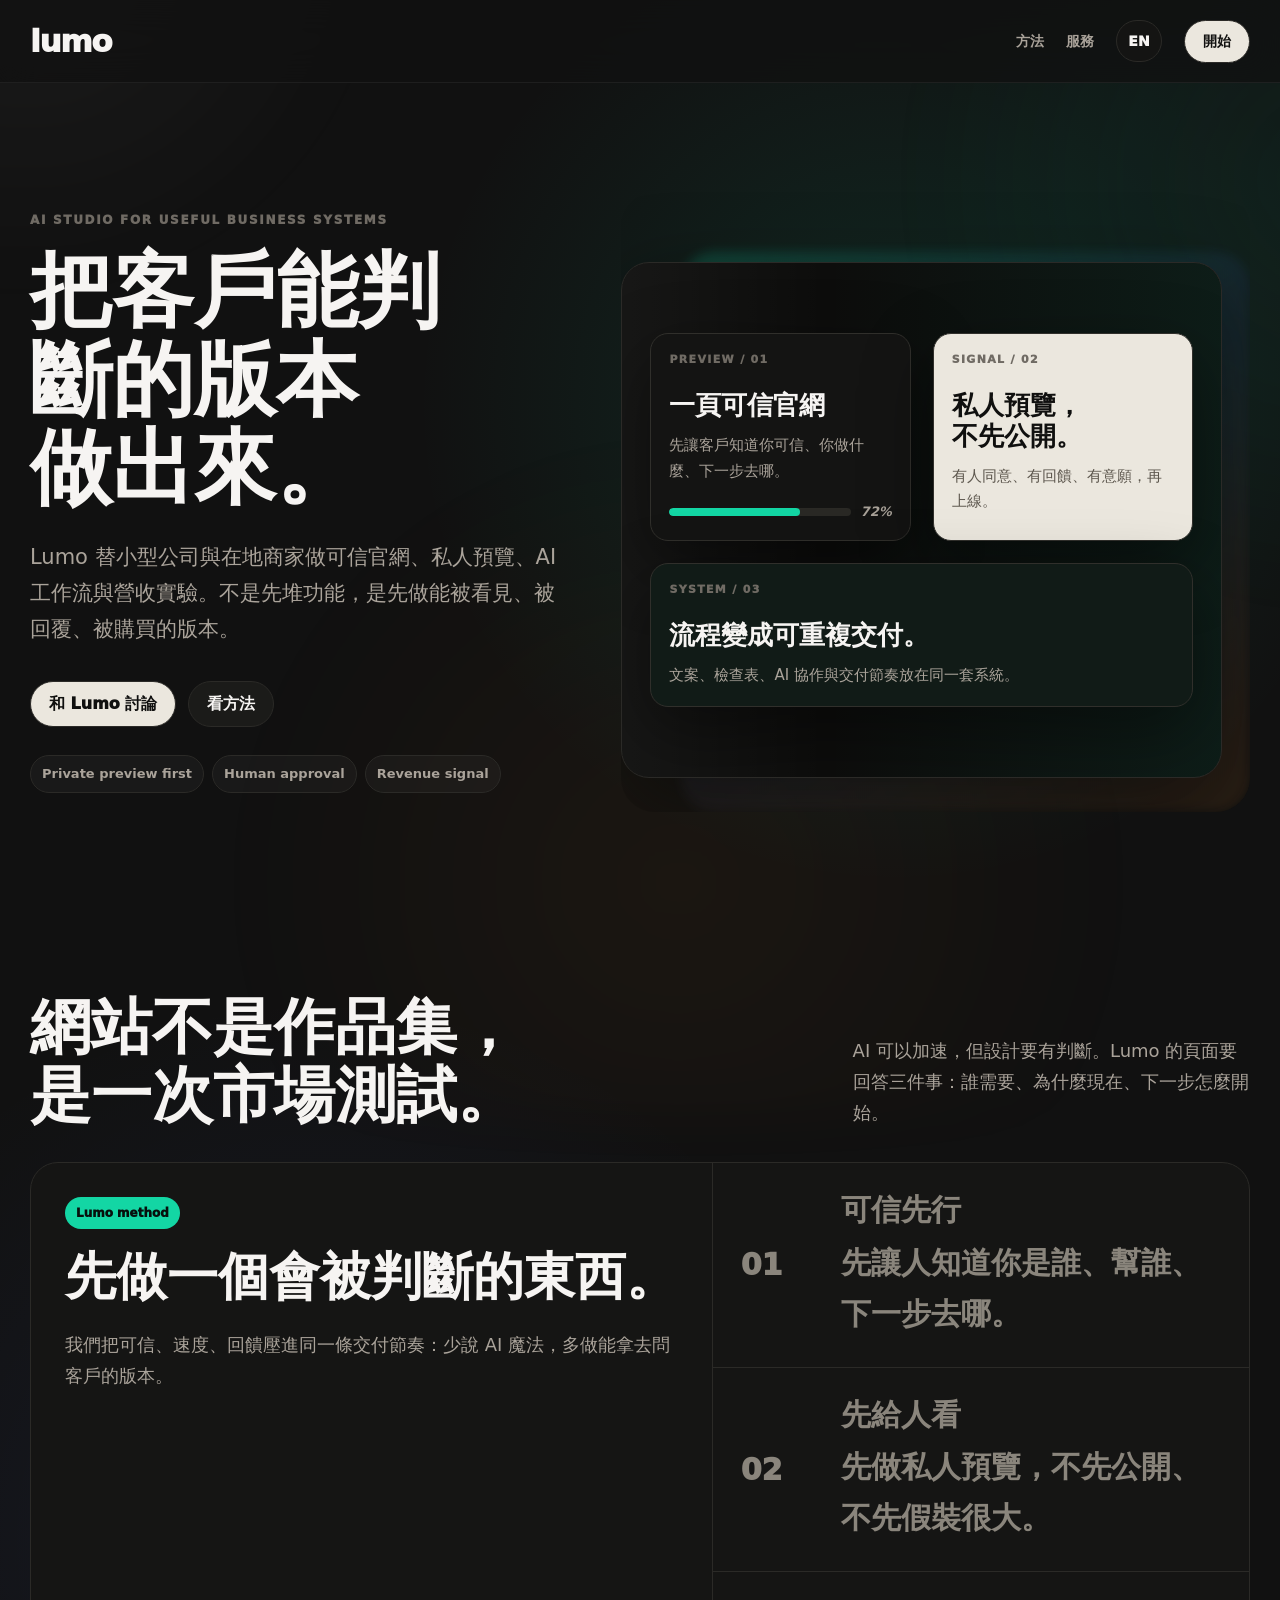
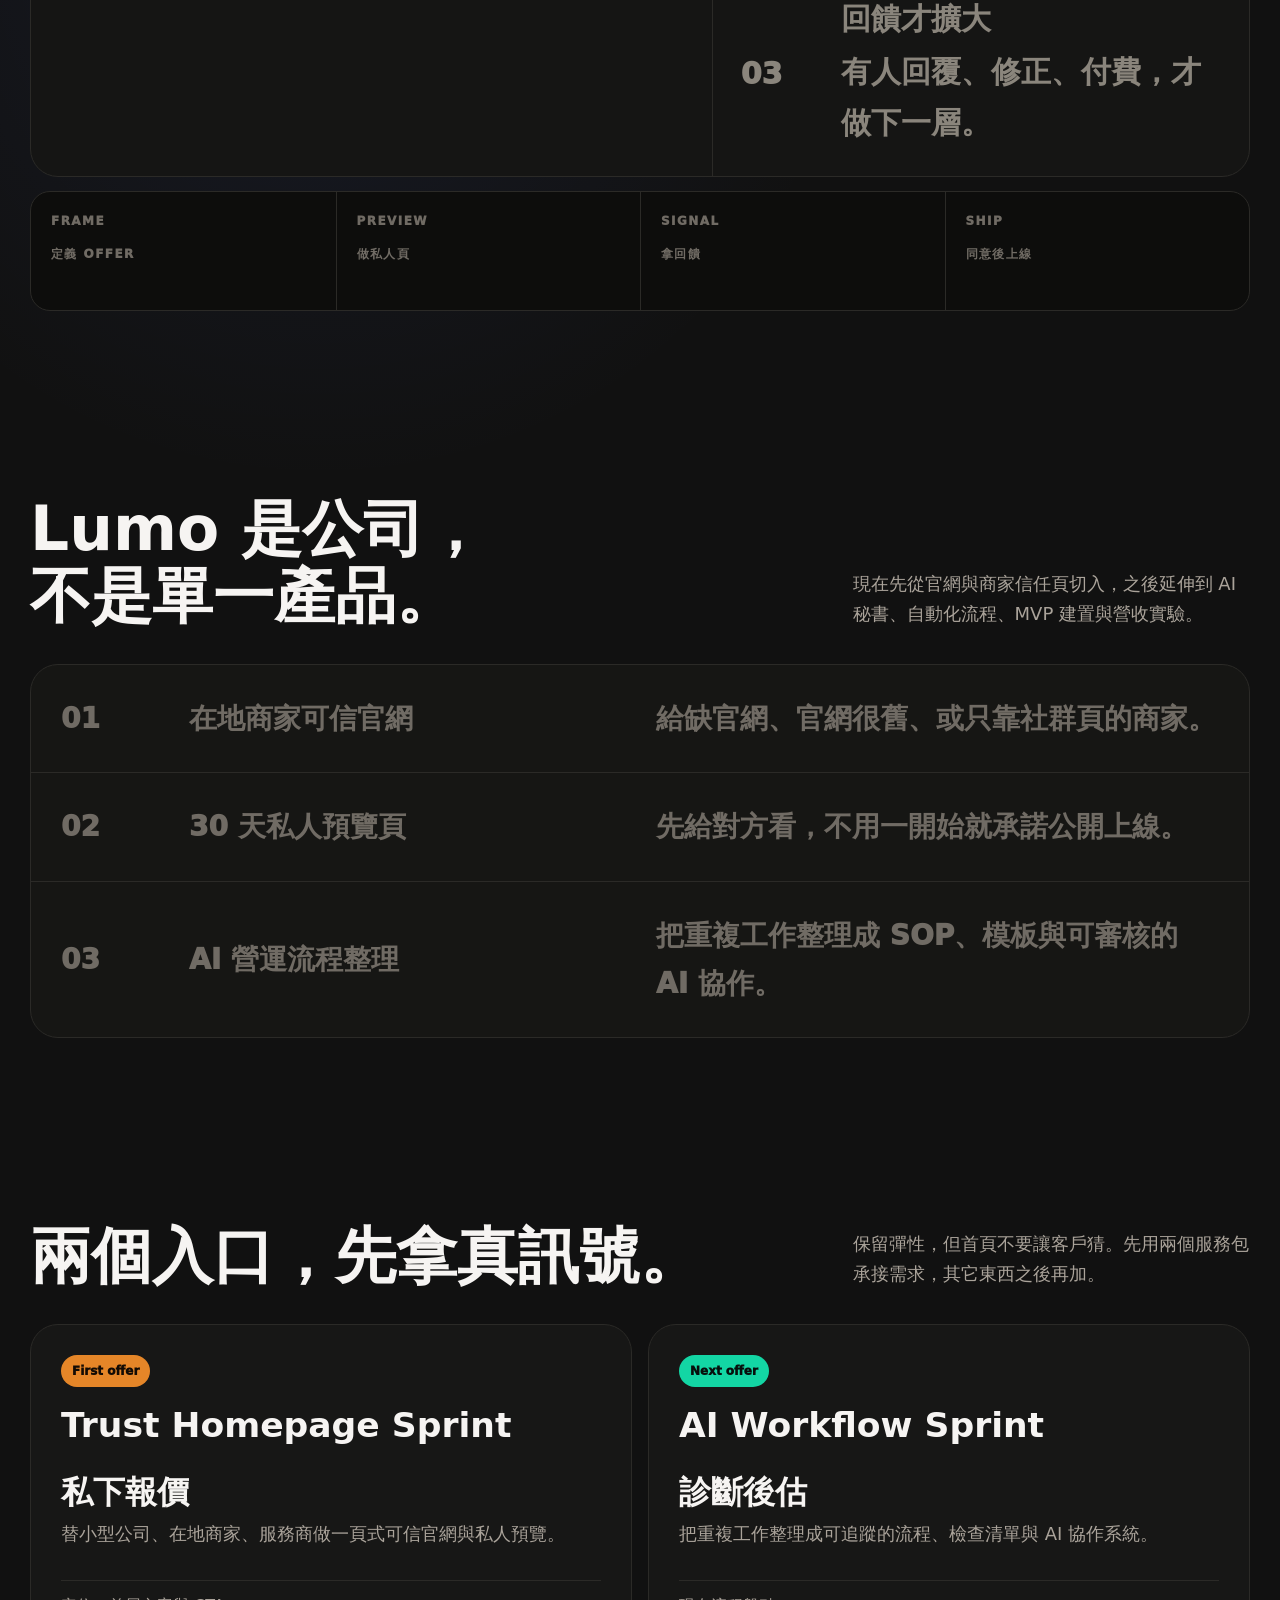
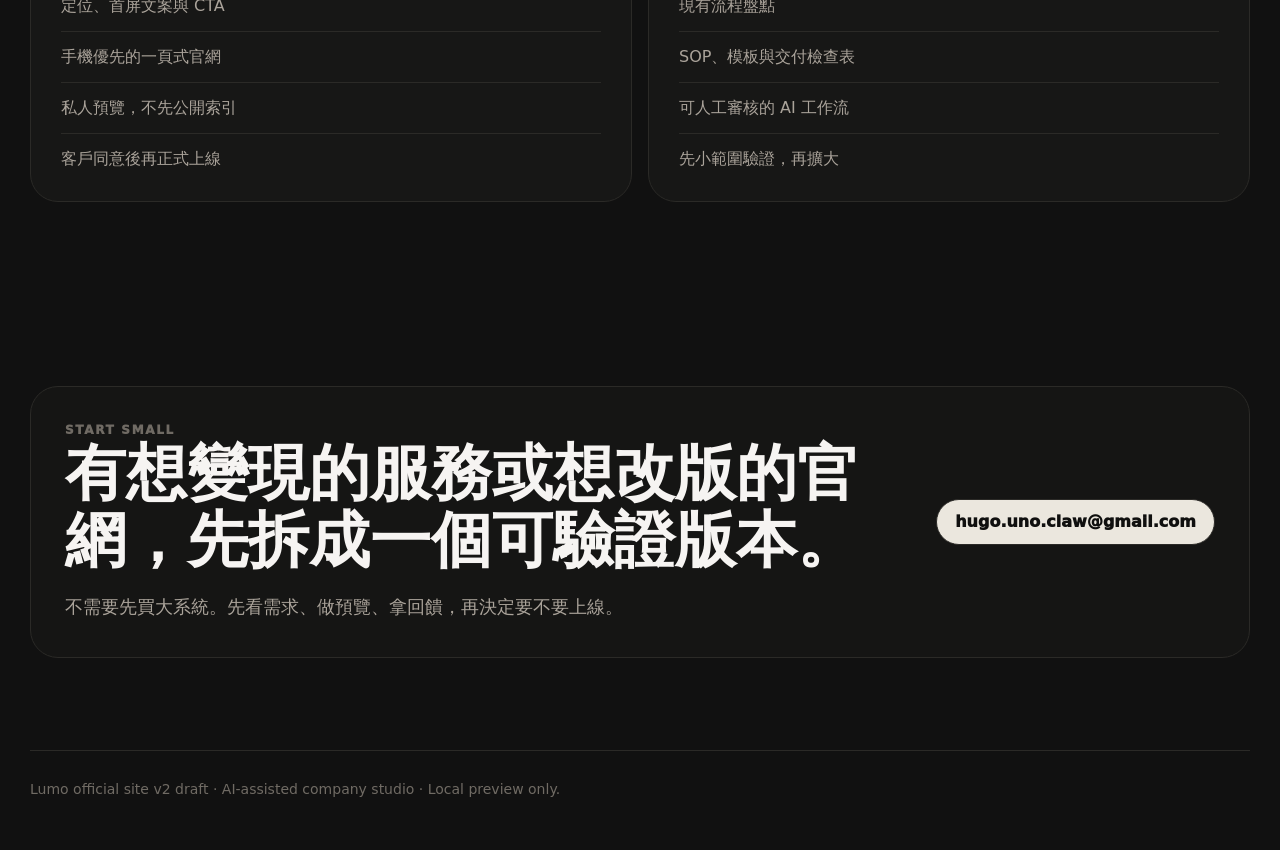
==== commit 4dfabd8d: "Deploy Lumo site v2" ====
--- a/index.html
+++ b/index.html
@@ -7,329 +7,473 @@
   <meta name="description" content="Lumo 是 AI 協作工作室，替小型公司與在地商家打造可信官網、AI 自動化與可驗證的營收系統。">
   <style>
     :root {
-      color-scheme: light;
-      --bg:#f7f4ef;
-      --ink:#12110f;
-      --muted:#69635a;
-      --line:#d8d0c4;
-      --panel:#fffdfa;
-      --soft:#ece4d8;
-      --blue:#165dff;
-      --green:#137a4d;
-      --amber:#c17419;
-      --coral:#d94d35;
-      --shadow:0 26px 70px rgba(33, 27, 20, .12);
+      color-scheme: dark;
+      --bg:#111;
+      --ink:#f6f4f2;
+      --muted:#aaa39a;
+      --quiet:#706b64;
+      --line:#2b2a27;
+      --panel:#171716;
+      --panel2:#20201d;
+      --soft:#ebe7de;
+      --green:#13d6a4;
+      --blue:#5578ff;
+      --orange:#e58628;
+      --shadow:0 28px 90px rgba(0,0,0,.45);
     }
     * { box-sizing:border-box; }
     html { scroll-behavior:smooth; }
     body {
       margin:0;
-      background:var(--bg);
+      background:
+        radial-gradient(circle at 70% 10%, rgba(19,214,164,.12), transparent 30rem),
+        radial-gradient(circle at 25% 38%, rgba(85,120,255,.09), transparent 34rem),
+        var(--bg);
       color:var(--ink);
-      font-family:Inter, ui-sans-serif, system-ui, -apple-system, BlinkMacSystemFont, "Segoe UI", sans-serif;
+      font-family:Satoshi, "Avenir Next", Inter, ui-sans-serif, system-ui, -apple-system, BlinkMacSystemFont, "Segoe UI", sans-serif;
       line-height:1.5;
+      overflow-x:hidden;
     }
     body::before {
       content:"";
       position:fixed;
-      inset:0;
+      inset:-25%;
+      z-index:-1;
       pointer-events:none;
       background:
-        linear-gradient(rgba(18, 17, 15, .035) 1px, transparent 1px),
-        linear-gradient(90deg, rgba(18, 17, 15, .035) 1px, transparent 1px);
-      background-size:42px 42px;
-      mask-image:linear-gradient(to bottom, #000, transparent 72%);
+        radial-gradient(circle at 18% 12%, rgba(246,244,242,.08), transparent 24rem),
+        radial-gradient(circle at 86% 30%, rgba(19,214,164,.12), transparent 28rem),
+        radial-gradient(circle at 52% 82%, rgba(229,134,40,.08), transparent 30rem);
+      filter:blur(30px);
+      opacity:.65;
+      animation:bgDrift 18s ease-in-out infinite alternate;
+    }
+    body[data-lang="zh"] [lang="en"], body[data-lang="en"] [lang="zh"] { display:none; }
+    body[data-lang="zh"] {
+      font-family:"PingFang TC", "Noto Sans TC", "Microsoft JhengHei UI", "Microsoft JhengHei", ui-sans-serif, system-ui, -apple-system, BlinkMacSystemFont, "Segoe UI", sans-serif;
     }
     a { color:inherit; text-decoration:none; }
-    .wrap { width:min(1180px, calc(100% - 32px)); margin:auto; }
-    .topline {
-      border-bottom:1px solid var(--line);
-      overflow:hidden;
-      background:#14120f;
-      color:#f9f3ea;
-      font-size:13px;
-      font-weight:750;
-      white-space:nowrap;
-    }
-    .marquee {
-      display:flex;
-      width:max-content;
-      animation:slide 24s linear infinite;
-    }
-    .marquee span { padding:9px 22px; }
-    @keyframes slide { to { transform:translateX(-50%); } }
+    .wrap { width:min(1220px, calc(100% - 36px)); margin:auto; }
     nav {
       position:sticky;
       top:0;
-      z-index:3;
+      z-index:10;
       backdrop-filter:blur(18px);
-      background:color-mix(in srgb, var(--bg) 84%, transparent);
-      border-bottom:1px solid color-mix(in srgb, var(--line) 72%, transparent);
+      background:rgba(17,17,17,.78);
+      border-bottom:1px solid rgba(255,255,255,.06);
     }
     .nav-inner {
-      min-height:70px;
+      min-height:82px;
       display:flex;
       align-items:center;
       justify-content:space-between;
+      gap:20px;
+    }
+    .logo {
+      font-size:31px;
+      font-weight:950;
+      letter-spacing:-.04em;
+      line-height:1;
+    }
+    .nav-links { display:flex; align-items:center; gap:22px; color:var(--muted); font-size:14px; font-weight:850; }
+    .button, .lang-toggle {
+      min-height:42px;
+      display:inline-flex;
+      align-items:center;
+      justify-content:center;
+      border-radius:999px;
+      border:1px solid var(--line);
+      font:inherit;
+      font-weight:950;
+      cursor:pointer;
+      transition:transform .2s ease, border-color .2s ease, background .2s ease;
+    }
+    .button {
+      padding:10px 18px;
+      background:var(--soft);
+      color:#10100f;
+    }
+    .button.ghost { background:#1b1b19; color:var(--ink); }
+    .lang-toggle { min-width:46px; padding:8px 11px; background:#141413; color:var(--ink); }
+    .button:hover, .lang-toggle:hover { transform:translateY(-2px); border-color:#5a5750; }
+    .button:focus-visible, .lang-toggle:focus-visible, a:focus-visible { outline:3px solid var(--blue); outline-offset:3px; }
+    .hero {
+      min-height:calc(100vh - 82px);
+      display:grid;
+      grid-template-columns:minmax(0, .92fr) minmax(420px, 1.08fr);
+      align-items:center;
+      gap:56px;
+      padding:92px 0 72px;
+    }
+    .eyebrow, .kicker {
+      color:var(--quiet);
+      font-size:12px;
+      font-weight:950;
+      letter-spacing:.14em;
+      text-transform:uppercase;
+    }
+    h1, h2, h3, p { margin:0; }
+    h1 {
+      max-width:760px;
+      margin-top:18px;
+      font-size:clamp(58px, 8.8vw, 124px);
+      line-height:.94;
+      letter-spacing:-.035em;
+    }
+    h2 {
+      font-size:clamp(44px, 6.4vw, 92px);
+      line-height:.96;
+      letter-spacing:-.035em;
+    }
+    h3 { font-size:clamp(28px, 3vw, 44px); line-height:1.02; letter-spacing:-.025em; }
+    p { color:var(--muted); font-size:18px; }
+    body[data-lang="zh"] h1 {
+      font-size:clamp(40px, 6.4vw, 82px);
+      line-height:1.08;
+      letter-spacing:0;
+      font-weight:700;
+      text-wrap:balance;
+    }
+    body[data-lang="zh"] h2 {
+      font-size:clamp(34px, 4.8vw, 64px);
+      line-height:1.1;
+      letter-spacing:0;
+      font-weight:700;
+      text-wrap:balance;
+    }
+    body[data-lang="zh"] h3 {
+      font-size:clamp(25px, 2.7vw, 38px);
+      line-height:1.18;
+      letter-spacing:0;
+      font-weight:700;
+      text-wrap:balance;
+    }
+    body[data-lang="zh"] p {
+      line-height:1.7;
+    }
+    .lead { max-width:610px; margin-top:26px; font-size:clamp(19px, 1.9vw, 23px); }
+    body[data-lang="zh"] .lead {
+      font-size:clamp(18px, 1.65vw, 21px);
+      line-height:1.72;
+    }
+    .actions { display:flex; flex-wrap:wrap; gap:12px; margin-top:34px; }
+    .badges { display:flex; flex-wrap:wrap; gap:8px; margin-top:28px; }
+    .badge {
+      border:1px solid var(--line);
+      border-radius:999px;
+      padding:8px 11px;
+      background:rgba(255,255,255,.035);
+      color:var(--muted);
+      font-size:13px;
+      font-weight:850;
+    }
+    .showcase {
+      position:relative;
+      min-height:620px;
+      border-radius:34px;
+      overflow:hidden;
+    }
+    .showcase::before {
+      content:"";
+      position:absolute;
+      inset:60px 0 0 60px;
+      border-radius:34px;
+      background:linear-gradient(145deg, rgba(19,214,164,.22), rgba(85,120,255,.08) 45%, rgba(229,134,40,.12));
+      filter:blur(6px);
+      animation:pulsePane 8s ease-in-out infinite alternate;
+    }
+    .work-surface {
+      position:absolute;
+      inset:70px 28px 34px 0;
+      display:grid;
+      grid-template-columns:1fr 1fr;
+      grid-template-rows:auto auto;
+      gap:22px;
+      align-content:center;
+      border:1px solid var(--line);
+      border-radius:28px;
+      background:#0d0d0c;
+      padding:28px;
+      box-shadow:var(--shadow);
+      overflow:hidden;
+    }
+    .work-surface::after {
+      content:"";
+      position:absolute;
+      inset:0;
+      background:linear-gradient(90deg, rgba(255,255,255,.045), transparent 34%, rgba(19,214,164,.08));
+    }
+    .artifact {
+      position:relative;
+      z-index:1;
+      width:auto;
+      border:1px solid #302f2b;
+      border-radius:18px;
+      background:#141413;
+      padding:18px;
+      box-shadow:0 24px 70px rgba(0,0,0,.4);
+      animation:floatCard 7s ease-in-out infinite;
+    }
+    .artifact.one { grid-column:1; grid-row:1; }
+    .artifact.two { grid-column:2; grid-row:1; z-index:2; animation-delay:-2s; }
+    .artifact.three { grid-column:1 / -1; grid-row:2; width:min(560px, 100%); justify-self:center; z-index:3; animation-delay:-4s; }
+    .artifact small {
+      display:block;
+      color:var(--quiet);
+      font-size:11px;
+      font-weight:950;
+      letter-spacing:.12em;
+      text-transform:uppercase;
+      margin-bottom:22px;
+    }
+    .artifact strong { display:block; font-size:30px; line-height:1.02; letter-spacing:-.025em; }
+    body[data-lang="zh"] .artifact strong {
+      font-size:26px;
+      line-height:1.18;
+      letter-spacing:0;
+      font-weight:700;
+      text-wrap:balance;
+    }
+    .artifact p { margin-top:12px; font-size:15px; }
+    .artifact.two { background:var(--soft); color:#10100f; }
+    .artifact.two p { color:#5d574e; }
+    .artifact.three { background:#111b17; }
+    .meter {
+      display:grid;
+      grid-template-columns:1fr auto;
+      gap:10px;
+      align-items:center;
+      margin-top:18px;
+      color:var(--muted);
+      font-size:13px;
+      font-weight:850;
+    }
+    .bar { height:8px; border-radius:999px; background:#2a2925; overflow:hidden; }
+    .bar span { display:block; width:72%; height:100%; border-radius:inherit; background:var(--green); }
+    section { padding:92px 0; }
+    .split-head {
+      display:grid;
+      grid-template-columns:minmax(0, 1.1fr) minmax(300px, .56fr);
+      gap:42px;
+      align-items:end;
+      margin-bottom:34px;
+    }
+    .belief {
+      min-height:430px;
+      display:grid;
+      grid-template-columns:minmax(0, .95fr) minmax(360px, .75fr);
+      border:1px solid var(--line);
+      border-radius:28px;
+      background:#151514;
+      overflow:hidden;
+    }
+    .belief-main { padding:34px; }
+    .belief-main h3 { max-width:760px; font-size:clamp(44px, 5.4vw, 82px); }
+    body[data-lang="zh"] .belief-main h3 {
+      font-size:clamp(32px, 4vw, 56px);
+      line-height:1.15;
+    }
+    .belief-main p { max-width:620px; margin-top:24px; }
+    .belief-list { display:grid; border-left:1px solid var(--line); }
+    .belief-row {
+      display:grid;
+      grid-template-columns:82px 1fr;
       gap:18px;
-    }
-    .brand { display:flex; align-items:center; gap:10px; font-size:23px; font-weight:950; letter-spacing:0; }
-    .mark {
-      width:30px;
-      aspect-ratio:1;
-      display:grid;
-      place-items:center;
-      border-radius:8px;
-      background:var(--ink);
-      color:var(--bg);
-      font-weight:950;
-    }
-    .links { display:flex; align-items:center; gap:18px; color:var(--muted); font-size:14px; font-weight:800; }
-    .button {
-      min-height:44px;
-      display:inline-flex;
-      align-items:center;
-      justify-content:center;
-      gap:8px;
-      padding:11px 16px;
-      border:1px solid var(--ink);
-      border-radius:8px;
-      background:var(--ink);
-      color:#fffdfa;
-      font-weight:900;
-      box-shadow:none;
-    }
-    .button.secondary { background:transparent; color:var(--ink); border-color:var(--line); }
-    .button:focus-visible, a:focus-visible { outline:3px solid var(--blue); outline-offset:3px; }
-    .hero {
-      min-height:calc(100vh - 106px);
-      display:grid;
-      grid-template-columns:minmax(0, 1.05fr) minmax(320px, .95fr);
-      gap:42px;
-      align-items:center;
-      padding:70px 0 52px;
-    }
-    .eyebrow, .kicker {
-      color:var(--muted);
+      align-items:center;
+      padding:28px;
+      border-top:1px solid var(--line);
+    }
+    .belief-row:first-child { border-top:0; }
+    .belief-row span { color:#8a857c; font-size:30px; font-weight:950; }
+    .belief-row strong { display:block; color:var(--ink); font-size:28px; line-height:1.05; }
+    body[data-lang="zh"] .belief-row strong {
+      font-size:22px;
+      line-height:1.25;
+    }
+    .belief-row p { margin-top:8px; color:#b7b0a6; font-size:16px; }
+    .rhythm {
+      margin-top:14px;
+      display:grid;
+      grid-template-columns:repeat(4, minmax(0, 1fr));
+      border:1px solid var(--line);
+      border-radius:20px;
+      overflow:hidden;
+      background:#0d0d0c;
+    }
+    .rhythm div {
+      min-height:118px;
+      padding:20px;
+      border-left:1px solid var(--line);
+    }
+    .rhythm div:first-child { border-left:0; }
+    .rhythm span {
+      display:block;
+      color:var(--quiet);
       font-size:12px;
       font-weight:950;
       letter-spacing:.12em;
       text-transform:uppercase;
-    }
-    h1, h2, h3, p { margin:0; }
-    h1 {
-      max-width:860px;
-      margin-top:16px;
-      font-size:clamp(52px, 8vw, 104px);
-      line-height:.94;
-      letter-spacing:0;
-    }
-    h2 {
-      font-size:clamp(36px, 5vw, 70px);
-      line-height:1;
-      letter-spacing:0;
-    }
-    h3 { font-size:26px; line-height:1.08; letter-spacing:0; }
-    p { color:var(--muted); font-size:18px; }
-    .lead { max-width:660px; margin-top:22px; font-size:clamp(19px, 2vw, 23px); }
-    .actions { display:flex; gap:12px; flex-wrap:wrap; margin-top:30px; }
-    .proof { display:flex; gap:10px; flex-wrap:wrap; margin-top:28px; }
-    .pill {
-      border:1px solid var(--line);
-      border-radius:999px;
-      padding:7px 11px;
-      background:rgba(255,255,255,.55);
-      color:var(--muted);
-      font-size:13px;
-      font-weight:850;
-    }
-    .stage {
-      position:relative;
-      min-height:520px;
-      border:1px solid var(--line);
-      border-radius:8px;
+      margin-bottom:18px;
+    }
+    .rhythm strong { font-size:21px; line-height:1.1; }
+    .lanes {
+      display:grid;
+      border:1px solid var(--line);
+      border-radius:28px;
+      overflow:hidden;
+      background:#161614;
+    }
+    .lane {
+      display:grid;
+      grid-template-columns:100px minmax(0, .78fr) minmax(300px, 1fr);
+      gap:28px;
+      align-items:center;
+      padding:30px;
+      border-top:1px solid var(--line);
+    }
+    .lane:first-child { border-top:0; }
+    .lane span { color:var(--quiet); font-size:28px; font-weight:950; }
+    .lane strong { font-size:32px; line-height:1.05; }
+    body[data-lang="zh"] .lane strong {
+      font-size:25px;
+      line-height:1.2;
+    }
+    .packages {
+      display:grid;
+      grid-template-columns:1fr 1fr;
+      gap:16px;
+    }
+    .package {
+      min-height:430px;
+      padding:30px;
+      border:1px solid var(--line);
+      border-radius:28px;
       background:var(--panel);
-      box-shadow:var(--shadow);
-      overflow:hidden;
-    }
-    .stage::before {
-      content:"";
-      position:absolute;
-      inset:0;
-      background:
-        linear-gradient(135deg, rgba(22,93,255,.16), transparent 34%),
-        linear-gradient(315deg, rgba(19,122,77,.18), transparent 40%);
-    }
-    .screen {
-      position:absolute;
-      inset:28px 28px auto;
-      min-height:220px;
-      border:1px solid var(--line);
-      border-radius:8px;
-      background:#111;
-      color:#fffdfa;
-      padding:18px;
-      box-shadow:0 18px 48px rgba(0,0,0,.22);
-    }
-    .screen-top { display:flex; gap:7px; margin-bottom:34px; }
-    .dot { width:9px; aspect-ratio:1; border-radius:50%; background:#f15d44; }
-    .dot:nth-child(2) { background:#f2b441; }
-    .dot:nth-child(3) { background:#48b977; }
-    .screen strong { display:block; max-width:360px; font-size:34px; line-height:1; }
-    .screen p { margin-top:14px; color:#beb8ad; font-size:15px; }
-    .metric {
-      position:absolute;
-      display:grid;
-      gap:8px;
-      width:190px;
-      padding:16px;
-      border:1px solid var(--line);
-      border-radius:8px;
-      background:#fffdfa;
-      box-shadow:0 18px 42px rgba(33, 27, 20, .12);
-    }
-    .metric b { font-size:30px; line-height:1; }
-    .metric span { color:var(--muted); font-size:13px; font-weight:800; }
-    .m1 { left:36px; bottom:42px; }
-    .m2 { right:34px; bottom:116px; }
-    .m3 { right:96px; bottom:30px; border-color:#111; }
-    section { padding:76px 0; }
-    .section-head {
-      display:grid;
-      grid-template-columns:minmax(0, .95fr) minmax(280px, .55fr);
-      gap:30px;
-      align-items:end;
-      margin-bottom:24px;
-    }
-    .grid { display:grid; grid-template-columns:repeat(3, minmax(0, 1fr)); gap:14px; }
-    .card {
-      min-height:300px;
-      padding:22px;
-      border:1px solid var(--line);
-      border-radius:8px;
-      background:var(--panel);
-      display:flex;
-      flex-direction:column;
-      justify-content:space-between;
-      box-shadow:0 16px 38px rgba(33, 27, 20, .06);
-    }
-    .card.tinted { background:var(--soft); }
-    .card p { margin-top:14px; font-size:17px; }
+      transition:transform .24s ease, border-color .24s ease;
+    }
+    .package:hover, .belief:hover, .lanes:hover, .cta:hover { transform:translateY(-4px); border-color:#4a4741; }
     .tag {
       width:max-content;
       max-width:100%;
+      display:inline-flex;
+      align-items:center;
       border-radius:999px;
-      padding:6px 10px;
-      color:#fff;
-      background:var(--blue);
+      padding:7px 11px;
+      background:var(--green);
+      color:#07100d;
       font-size:12px;
       font-weight:950;
-    }
-    .tag.green { background:var(--green); }
-    .tag.amber { background:var(--amber); }
-    .tag.coral { background:var(--coral); }
-    .work {
-      display:grid;
-      grid-template-columns:1fr 1fr;
-      border:1px solid var(--line);
-      border-radius:8px;
-      background:#111;
-      color:#fffdfa;
-      overflow:hidden;
-    }
-    .work-copy { padding:32px; }
-    .work-copy p { color:#c7c0b7; margin-top:16px; }
-    .work-list { display:grid; border-left:1px solid rgba(255,255,255,.16); }
-    .work-row {
-      display:grid;
-      grid-template-columns:120px 1fr;
-      gap:18px;
-      padding:24px;
-      border-top:1px solid rgba(255,255,255,.16);
-    }
-    .work-row:first-child { border-top:0; }
-    .work-row span { color:#918b83; font-weight:850; }
-    .plans { display:grid; grid-template-columns:1fr 1fr; gap:14px; }
-    .plan {
-      padding:28px;
-      border:1px solid var(--line);
-      border-radius:8px;
-      background:var(--panel);
-    }
-    .price { margin:26px 0 8px; font-size:42px; line-height:1; font-weight:950; }
-    .plan ul { display:grid; gap:12px; padding:0; margin:26px 0 0; list-style:none; color:var(--muted); }
-    .plan li { padding-top:12px; border-top:1px solid var(--line); }
+      margin-bottom:18px;
+    }
+    .tag.orange { background:var(--orange); color:#120b04; }
+    .price { margin:28px 0 8px; font-size:44px; font-weight:950; line-height:1; letter-spacing:-.02em; }
+    body[data-lang="zh"] .price {
+      font-size:32px;
+      line-height:1.18;
+      letter-spacing:0;
+      font-weight:700;
+    }
+    .package ul { display:grid; gap:13px; padding:0; margin:30px 0 0; list-style:none; color:var(--muted); }
+    .package li { padding-top:13px; border-top:1px solid var(--line); }
     .cta {
       display:grid;
       grid-template-columns:minmax(0, 1fr) auto;
-      gap:24px;
-      align-items:center;
-      padding:32px;
-      border:1px solid var(--line);
-      border-radius:8px;
-      background:var(--ink);
-      color:#fffdfa;
-    }
-    .cta p { color:#c7c0b7; margin-top:12px; }
+      gap:28px;
+      align-items:center;
+      padding:34px;
+      border:1px solid var(--line);
+      border-radius:28px;
+      background:#151514;
+      transition:transform .24s ease, border-color .24s ease;
+    }
+    .cta h2 { max-width:920px; }
+    .cta p { margin-top:18px; }
     footer {
-      padding:28px 0 46px;
-      color:var(--muted);
+      padding:28px 0 50px;
+      border-top:1px solid var(--line);
+      color:var(--quiet);
       font-size:14px;
-      border-top:1px solid var(--line);
-    }
-    @media (max-width:880px) {
-      .links a:not(.button) { display:none; }
-      .hero, .section-head, .grid, .work, .plans, .cta { grid-template-columns:1fr; }
-      .hero { min-height:auto; padding-top:44px; }
-      .stage { min-height:460px; }
-      .screen strong { font-size:28px; }
-      .metric { width:160px; }
-      .m2 { right:20px; bottom:104px; }
-      .m3 { right:42px; }
-      .work-list { border-left:0; border-top:1px solid rgba(255,255,255,.16); }
-      .work-row { grid-template-columns:1fr; gap:6px; }
+    }
+    @media (max-width:920px) {
+      .nav-links a:not(.button) { display:none; }
+      .hero, .split-head, .belief, .packages, .cta { grid-template-columns:1fr; }
+      .hero { min-height:auto; padding-top:54px; }
+      .showcase { min-height:560px; }
+      .work-surface { inset:34px 0 20px; }
+      .belief-list { border-left:0; border-top:1px solid var(--line); }
+      .lane { grid-template-columns:1fr; gap:12px; }
+      .rhythm { grid-template-columns:1fr 1fr; }
+      .rhythm div:nth-child(odd) { border-left:0; }
+      .rhythm div:nth-child(n+3) { border-top:1px solid var(--line); }
       .cta .button { width:100%; }
     }
     @media (max-width:560px) {
-      .wrap { width:min(100% - 22px, 1180px); }
-      .topline { font-size:12px; }
-      .brand { font-size:20px; }
+      .wrap { width:min(100% - 22px, 1220px); }
+      .nav-inner { min-height:70px; }
+      .logo { font-size:24px; }
+      .nav-links { gap:8px; }
+      body[data-lang="zh"] h1 {
+        font-size:clamp(34px, 10.8vw, 42px);
+        line-height:1.12;
+      }
+      body[data-lang="zh"] h2 {
+        font-size:clamp(29px, 9vw, 36px);
+        line-height:1.14;
+      }
+      body[data-lang="zh"] .belief-main h3 {
+        font-size:clamp(28px, 8vw, 34px);
+      }
       .button { width:100%; }
-      .stage { min-height:420px; }
-      .screen { inset:18px 18px auto; }
-      .metric { width:142px; padding:13px; }
-      .metric b { font-size:25px; }
-      .m1 { left:18px; bottom:34px; }
-      .m2 { right:18px; bottom:104px; }
-      .m3 { right:54px; bottom:18px; }
+      .nav-links .button { width:auto; }
+      .showcase { min-height:760px; }
+      .work-surface {
+        display:flex;
+        flex-direction:column;
+        justify-content:center;
+        gap:18px;
+        padding:18px;
+      }
+      .artifact { width:100%; padding:15px; }
+      .artifact strong { font-size:24px; }
+      body[data-lang="zh"] .artifact strong { font-size:23px; }
+      .artifact.one, .artifact.two, .artifact.three {
+        grid-column:auto;
+        grid-row:auto;
+        justify-self:auto;
+      }
+      .belief-main, .package, .cta { padding:24px; }
+      .belief-row { grid-template-columns:1fr; gap:8px; padding:24px; }
+      .rhythm { grid-template-columns:1fr; }
+      .rhythm div { border-left:0; border-top:1px solid var(--line); }
+      .rhythm div:first-child { border-top:0; }
     }
     @media (prefers-reduced-motion: reduce) {
       html { scroll-behavior:auto; }
-      .marquee { animation:none; }
+      *, *::before, *::after { animation:none !important; transition:none !important; }
+    }
+    @keyframes bgDrift {
+      from { transform:translate3d(-2%, -1%, 0) scale(1); }
+      to { transform:translate3d(2%, 1.5%, 0) scale(1.04); }
+    }
+    @keyframes pulsePane {
+      from { transform:translateY(0) scale(1); opacity:.75; }
+      to { transform:translateY(-14px) scale(1.04); opacity:1; }
+    }
+    @keyframes floatCard {
+      0%, 100% { transform:translateY(0); }
+      50% { transform:translateY(-12px); }
     }
   </style>
 </head>
-<body>
-  <div class="topline" aria-label="Lumo current work">
-    <div class="marquee">
-      <span>Currently building: local trust homepages</span>
-      <span>Next: AI operations for small teams</span>
-      <span>Now testing: 30-day private previews</span>
-      <span>Company, not a single product</span>
-      <span>Currently building: local trust homepages</span>
-      <span>Next: AI operations for small teams</span>
-      <span>Now testing: 30-day private previews</span>
-      <span>Company, not a single product</span>
-    </div>
-  </div>
-
+<body data-lang="zh">
   <nav>
     <div class="wrap nav-inner">
-      <a class="brand" href="#" aria-label="Lumo home"><span class="mark">L</span><span>Lumo</span></a>
-      <div class="links">
-        <a href="#work">方向</a>
-        <a href="#services">服務</a>
-        <a href="#contact" class="button">開始討論</a>
+      <a class="logo" href="#">lumo</a>
+      <div class="nav-links">
+        <a href="#method"><span lang="zh">方法</span><span lang="en">Method</span></a>
+        <a href="#services"><span lang="zh">服務</span><span lang="en">Services</span></a>
+        <button class="lang-toggle" type="button" id="langToggle" aria-label="Switch language">EN</button>
+        <a class="button" href="#contact"><span lang="zh">開始</span><span lang="en">Start</span></a>
       </div>
     </div>
   </nav>
@@ -337,106 +481,109 @@
   <header class="wrap hero">
     <div>
       <div class="eyebrow">AI studio for useful business systems</div>
-      <h1>把想法做成能賣的系統。</h1>
-      <p class="lead">Lumo 是 AI 協作工作室。先幫小型公司與在地商家做可信官網，再把能帶來營收的流程變成自動化、MVP 與可重複交付的服務。</p>
+      <h1><span lang="zh">把客戶能判斷的版本做出來。</span><span lang="en">Build the version customers can judge.</span></h1>
+      <p class="lead">
+        <span lang="zh">Lumo 替小型公司與在地商家做可信官網、私人預覽、AI 工作流與營收實驗。不是先堆功能，是先做能被看見、被回覆、被購買的版本。</span>
+        <span lang="en">Lumo builds trust websites, private previews, AI workflows, and revenue experiments for small companies and local businesses. Not feature piles. Versions people can see, answer, and buy.</span>
+      </p>
       <div class="actions">
-        <a class="button" href="mailto:hugo.uno.claw@gmail.com?subject=Lumo%20project%20inquiry">和 Lumo 討論需求</a>
-        <a class="button secondary" href="#services">看服務包</a>
-      </div>
-      <div class="proof">
-        <span class="pill">No bloated platform</span>
-        <span class="pill">Private preview first</span>
-        <span class="pill">Human approval before launch</span>
+        <a class="button" href="mailto:hugo.uno.claw@gmail.com?subject=Lumo%20project%20inquiry"><span lang="zh">和 Lumo 討論</span><span lang="en">Talk to Lumo</span></a>
+        <a class="button ghost" href="#method"><span lang="zh">看方法</span><span lang="en">See method</span></a>
+      </div>
+      <div class="badges">
+        <span class="badge">Private preview first</span>
+        <span class="badge">Human approval</span>
+        <span class="badge">Revenue signal</span>
       </div>
     </div>
-
-    <div class="stage" aria-label="Lumo service preview">
-      <div class="screen">
-        <div class="screen-top"><span class="dot"></span><span class="dot"></span><span class="dot"></span></div>
-        <strong>Trust homepage, AI workflow, fast MVP.</strong>
-        <p>一個公司品牌，容納多條可驗證的服務線。</p>
-      </div>
-      <div class="metric m1"><b>30d</b><span>私人預覽驗證週期</span></div>
-      <div class="metric m2"><b>3</b><span>目前主力服務方向</span></div>
-      <div class="metric m3"><b>1st</b><span>先追第一筆真收入</span></div>
+    <div class="showcase" aria-label="Lumo work preview">
+      <div class="work-surface">
+        <article class="artifact one">
+          <small>Preview / 01</small>
+          <strong><span lang="zh">一頁可信官網</span><span lang="en">One-page trust site</span></strong>
+          <p><span lang="zh">先讓客戶知道你可信、你做什麼、下一步去哪。</span><span lang="en">Make trust, offer, and next step obvious fast.</span></p>
+          <div class="meter"><div class="bar"><span></span></div><em>72%</em></div>
+        </article>
+        <article class="artifact two">
+          <small>Signal / 02</small>
+          <strong><span lang="zh">私人預覽，不先公開。</span><span lang="en">Private first. Public later.</span></strong>
+          <p><span lang="zh">有人同意、有回饋、有意願，再上線。</span><span lang="en">Launch only when there is consent, feedback, or intent.</span></p>
+        </article>
+        <article class="artifact three">
+          <small>System / 03</small>
+          <strong><span lang="zh">流程變成可重複交付。</span><span lang="en">Workflow becomes repeatable.</span></strong>
+          <p><span lang="zh">文案、檢查表、AI 協作與交付節奏放在同一套系統。</span><span lang="en">Copy, checks, AI support, and delivery rhythm in one system.</span></p>
+        </article>
+      </div>
     </div>
   </header>
 
   <main class="wrap">
-    <section id="work">
-      <div class="section-head">
-        <h2>市場動得很快，所以 Lumo 先做能上線的版本。</h2>
-        <p>不是先賣抽象顧問，也不是先做大平台。先做一個客戶看得懂、能判斷、能付錢的交付物。</p>
-      </div>
-      <div class="grid">
-        <article class="card">
-          <span class="tag">Brand clarity</span>
-          <div>
-            <h3>讓人一眼知道你可信、你做什麼、下一步去哪。</h3>
-            <p>適合缺官網、官網很舊、或只有社群頁的商家與服務商。</p>
-          </div>
-        </article>
-        <article class="card tinted">
-          <span class="tag green">AI-native delivery</span>
-          <div>
-            <h3>用 AI 加速，但交付的是清楚、乾淨、能維護的結果。</h3>
-            <p>不把 AI 當口號。AI 是縮短設計、文案、建置與修正週期的方法。</p>
-          </div>
-        </article>
-        <article class="card">
-          <span class="tag amber">Revenue first</span>
-          <div>
-            <h3>每次改版都服務一件事：更快拿到市場回饋。</h3>
-            <p>私下預覽、低風險提案、有人同意後再公開上線。</p>
-          </div>
-        </article>
+    <section id="method">
+      <div class="split-head">
+        <h2><span lang="zh">網站不是作品集，是一次市場測試。</span><span lang="en">A website is not a portfolio. It is a market test.</span></h2>
+        <p><span lang="zh">AI 可以加速，但設計要有判斷。Lumo 的頁面要回答三件事：誰需要、為什麼現在、下一步怎麼開始。</span><span lang="en">AI can speed up production, but design needs judgment. A Lumo page answers: who needs this, why now, and how to start.</span></p>
+      </div>
+      <div class="belief">
+        <div class="belief-main">
+          <span class="tag">Lumo method</span>
+          <h3><span lang="zh">先做一個會被判斷的東西。</span><span lang="en">Build something people can judge.</span></h3>
+          <p><span lang="zh">我們把可信、速度、回饋壓進同一條交付節奏：少說 AI 魔法，多做能拿去問客戶的版本。</span><span lang="en">We compress trust, speed, and feedback into one delivery rhythm: less AI theatre, more versions you can put in front of customers.</span></p>
+        </div>
+        <div class="belief-list">
+          <div class="belief-row"><span>01</span><div><strong><span lang="zh">可信先行</span><span lang="en">Trust first</span></strong><p><span lang="zh">先讓人知道你是誰、幫誰、下一步去哪。</span><span lang="en">Say who you are, who you help, and where to go next.</span></p></div></div>
+          <div class="belief-row"><span>02</span><div><strong><span lang="zh">先給人看</span><span lang="en">Show it early</span></strong><p><span lang="zh">先做私人預覽，不先公開、不先假裝很大。</span><span lang="en">Make a private preview before public launch or big claims.</span></p></div></div>
+          <div class="belief-row"><span>03</span><div><strong><span lang="zh">回饋才擴大</span><span lang="en">Scale after signal</span></strong><p><span lang="zh">有人回覆、修正、付費，才做下一層。</span><span lang="en">Expand only after replies, edits, or payment intent.</span></p></div></div>
+        </div>
+      </div>
+      <div class="rhythm" aria-label="Lumo delivery rhythm">
+        <div><span>Frame</span><strong><span lang="zh">定義 offer</span><span lang="en">Define the offer</span></strong></div>
+        <div><span>Preview</span><strong><span lang="zh">做私人頁</span><span lang="en">Build the private page</span></strong></div>
+        <div><span>Signal</span><strong><span lang="zh">拿回饋</span><span lang="en">Collect signal</span></strong></div>
+        <div><span>Ship</span><strong><span lang="zh">同意後上線</span><span lang="en">Launch after approval</span></strong></div>
       </div>
     </section>
 
     <section>
-      <div class="work">
-        <div class="work-copy">
-          <div class="kicker">Operating thesis</div>
-          <h2>Lumo 是公司，不是單一產品。</h2>
-          <p>現在先從官網與商家信任頁切入，之後可以延伸到 AI 秘書、自動化流程、MVP 建置、內容代工與營收實驗。</p>
-        </div>
-        <div class="work-list">
-          <div class="work-row"><span>01</span><strong>Local Business / Contractor Trust Homepage Pack</strong></div>
-          <div class="work-row"><span>02</span><strong>30-Day Launch Page with permission-first preview</strong></div>
-          <div class="work-row"><span>03</span><strong>AI operations and workflow cleanup for small teams</strong></div>
-          <div class="work-row"><span>04</span><strong>Fast MVPs after a paid delivery proves demand</strong></div>
-        </div>
+      <div class="split-head">
+        <h2><span lang="zh">Lumo 是公司，不是單一產品。</span><span lang="en">Lumo is a company, not one product.</span></h2>
+        <p><span lang="zh">現在先從官網與商家信任頁切入，之後延伸到 AI 秘書、自動化流程、MVP 建置與營收實驗。</span><span lang="en">We start with trust pages and local websites, then expand into AI assistants, workflows, MVP builds, and revenue experiments.</span></p>
+      </div>
+      <div class="lanes">
+        <div class="lane"><span>01</span><strong><span lang="zh">在地商家可信官網</span><span lang="en">Local trust homepages</span></strong><p><span lang="zh">給缺官網、官網很舊、或只靠社群頁的商家。</span><span lang="en">For businesses with no site, an outdated site, or only social pages.</span></p></div>
+        <div class="lane"><span>02</span><strong><span lang="zh">30 天私人預覽頁</span><span lang="en">30-day private previews</span></strong><p><span lang="zh">先給對方看，不用一開始就承諾公開上線。</span><span lang="en">Show value before making a public launch commitment.</span></p></div>
+        <div class="lane"><span>03</span><strong><span lang="zh">AI 營運流程整理</span><span lang="en">AI workflow cleanup</span></strong><p><span lang="zh">把重複工作整理成 SOP、模板與可審核的 AI 協作。</span><span lang="en">Turn repeated work into SOPs, templates, and reviewable AI support.</span></p></div>
       </div>
     </section>
 
     <section id="services">
-      <div class="section-head">
-        <h2>先賣兩個清楚的入口。</h2>
-        <p>保留彈性，但首頁不要讓客戶猜。先用兩個服務包承接需求，其它東西之後再加。</p>
-      </div>
-      <div class="plans">
-        <article class="plan">
-          <span class="tag coral">First offer</span>
+      <div class="split-head">
+        <h2><span lang="zh">兩個入口，先拿真訊號。</span><span lang="en">Two entry points to get real signal.</span></h2>
+        <p><span lang="zh">保留彈性，但首頁不要讓客戶猜。先用兩個服務包承接需求，其它東西之後再加。</span><span lang="en">Keep flexibility behind the scenes, but do not make customers guess. Start with two service packages.</span></p>
+      </div>
+      <div class="packages">
+        <article class="package">
+          <span class="tag orange">First offer</span>
           <h3>Trust Homepage Sprint</h3>
-          <div class="price">私下報價</div>
-          <p>替小型公司、在地商家、服務商做一頁式可信官網與私人預覽。</p>
+          <div class="price"><span lang="zh">私下報價</span><span lang="en">Quoted privately</span></div>
+          <p><span lang="zh">替小型公司、在地商家、服務商做一頁式可信官網與私人預覽。</span><span lang="en">A one-page trust website and private preview for small companies, local businesses, and service providers.</span></p>
           <ul>
-            <li>定位、首屏文案與 CTA</li>
-            <li>手機優先的一頁式官網</li>
-            <li>私人預覽，不先公開索引</li>
-            <li>客戶同意後再正式上線</li>
+            <li><span lang="zh">定位、首屏文案與 CTA</span><span lang="en">Positioning, hero copy, and CTA</span></li>
+            <li><span lang="zh">手機優先的一頁式官網</span><span lang="en">Mobile-first one-page website</span></li>
+            <li><span lang="zh">私人預覽，不先公開索引</span><span lang="en">Private preview before indexing</span></li>
+            <li><span lang="zh">客戶同意後再正式上線</span><span lang="en">Launch only after approval</span></li>
           </ul>
         </article>
-        <article class="plan">
-          <span class="tag green">Next offer</span>
+        <article class="package">
+          <span class="tag">Next offer</span>
           <h3>AI Workflow Sprint</h3>
-          <div class="price">診斷後估</div>
-          <p>把重複工作整理成可追蹤的流程、檢查清單與 AI 協作系統。</p>
+          <div class="price"><span lang="zh">診斷後估</span><span lang="en">Scoped after diagnosis</span></div>
+          <p><span lang="zh">把重複工作整理成可追蹤的流程、檢查清單與 AI 協作系統。</span><span lang="en">Turn repeated work into trackable workflows, checklists, and AI-assisted operating systems.</span></p>
           <ul>
-            <li>現有流程盤點</li>
-            <li>SOP、模板與交付檢查表</li>
-            <li>可人工審核的 AI 工作流</li>
-            <li>先小範圍驗證，再擴大</li>
+            <li><span lang="zh">現有流程盤點</span><span lang="en">Current workflow audit</span></li>
+            <li><span lang="zh">SOP、模板與交付檢查表</span><span lang="en">SOPs, templates, and delivery checks</span></li>
+            <li><span lang="zh">可人工審核的 AI 工作流</span><span lang="en">AI workflows with human review</span></li>
+            <li><span lang="zh">先小範圍驗證，再擴大</span><span lang="en">Validate small before expanding</span></li>
           </ul>
         </article>
       </div>
@@ -446,8 +593,8 @@
       <div class="cta">
         <div>
           <div class="kicker">Start small</div>
-          <h2>有想變現的服務或想改版的官網，先拆成一個可驗證版本。</h2>
-          <p>不需要先買大系統。先看需求、做預覽、拿回饋，再決定要不要上線。</p>
+          <h2><span lang="zh">有想變現的服務或想改版的官網，先拆成一個可驗證版本。</span><span lang="en">Have a service to monetize or a site to rebuild? Make the testable version first.</span></h2>
+          <p><span lang="zh">不需要先買大系統。先看需求、做預覽、拿回饋，再決定要不要上線。</span><span lang="en">No need to buy a big system first. Scope the need, make a preview, collect feedback, then decide whether to launch.</span></p>
         </div>
         <a class="button" href="mailto:hugo.uno.claw@gmail.com?subject=Lumo%20project%20inquiry">hugo.uno.claw@gmail.com</a>
       </div>
@@ -455,7 +602,24 @@
   </main>
 
   <footer class="wrap">
-    Lumo official site v1 · AI-assisted company studio · Built for practical revenue systems.
+    Lumo official site v2 draft · AI-assisted company studio · Local preview only.
   </footer>
+
+  <script>
+    const body = document.body;
+    const root = document.documentElement;
+    const langToggle = document.querySelector("#langToggle");
+    const langKey = "lumo-site-index2-lang";
+
+    function setLang(lang) {
+      body.dataset.lang = lang;
+      root.lang = lang === "zh" ? "zh-Hant" : "en";
+      langToggle.textContent = lang === "zh" ? "EN" : "ZH";
+      localStorage.setItem(langKey, lang);
+    }
+
+    langToggle.addEventListener("click", () => setLang(body.dataset.lang === "zh" ? "en" : "zh"));
+    setLang(localStorage.getItem(langKey) || "zh");
+  </script>
 </body>
 </html>
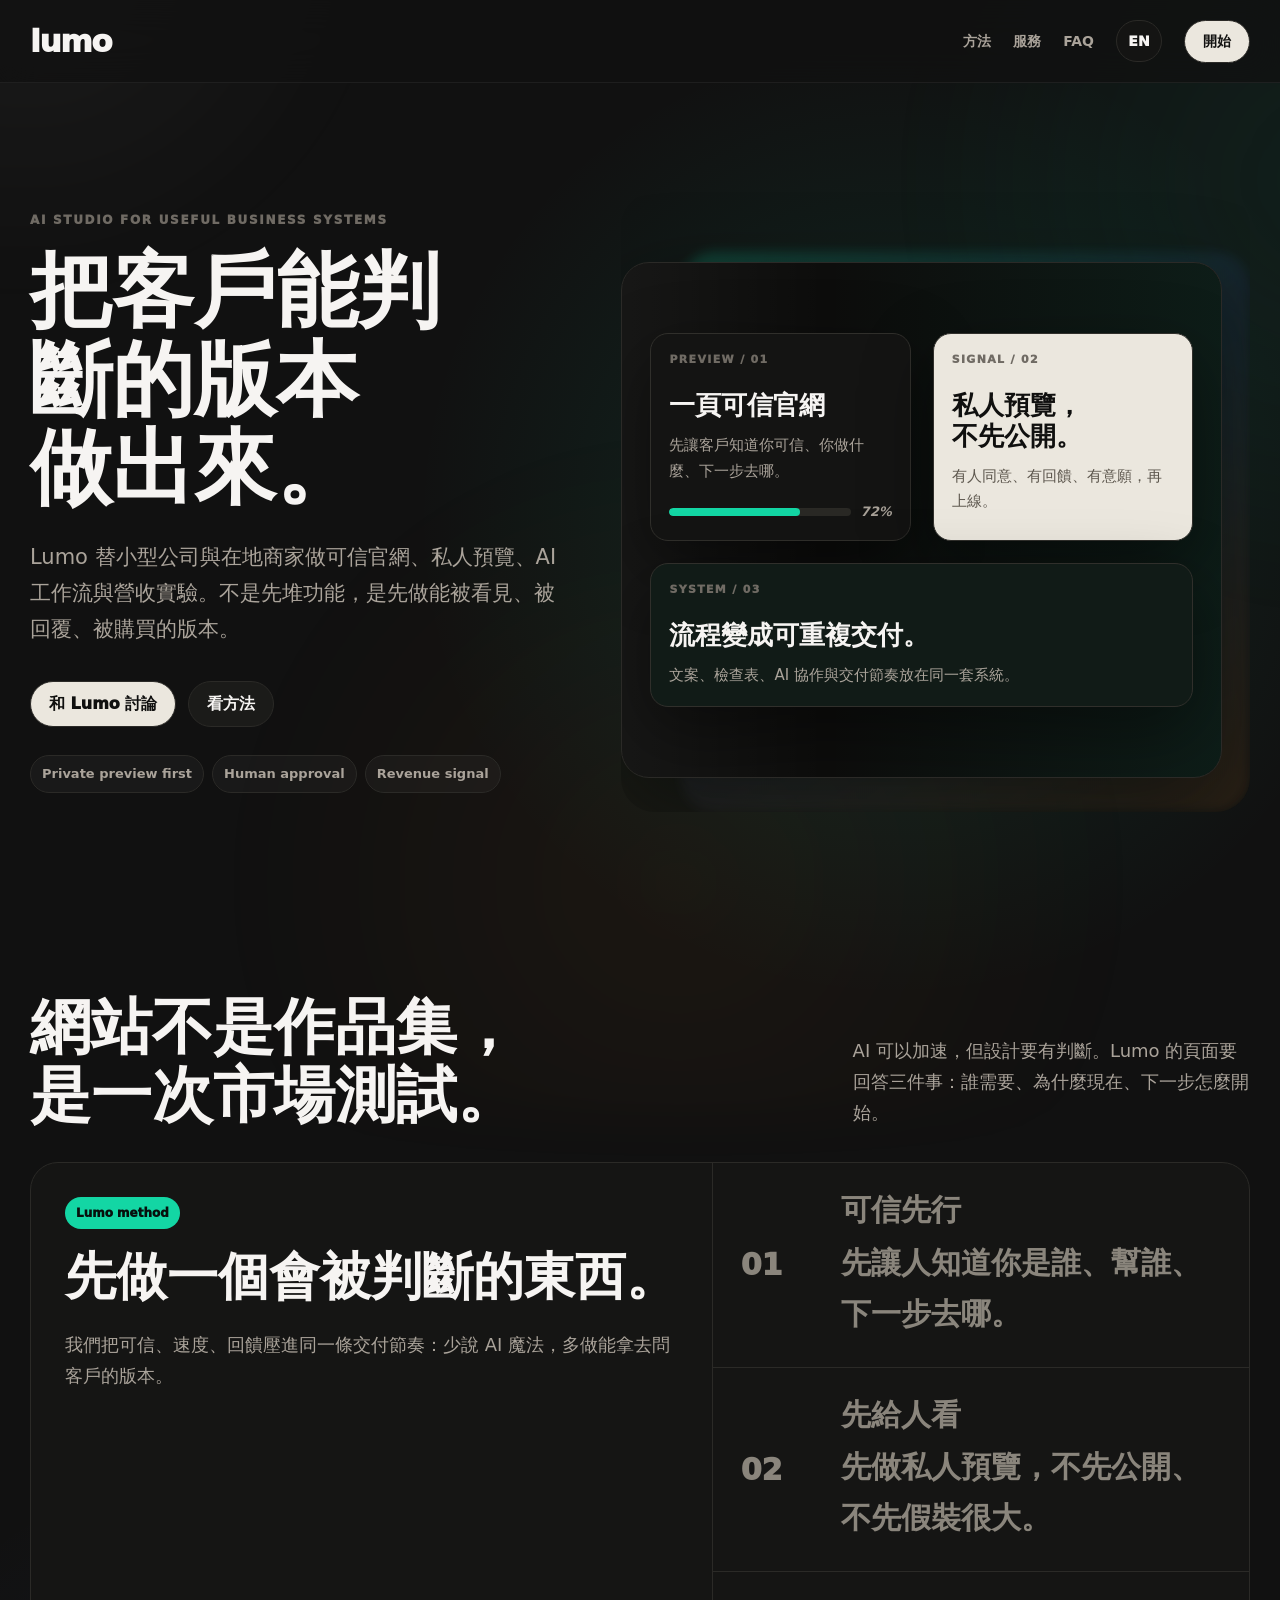
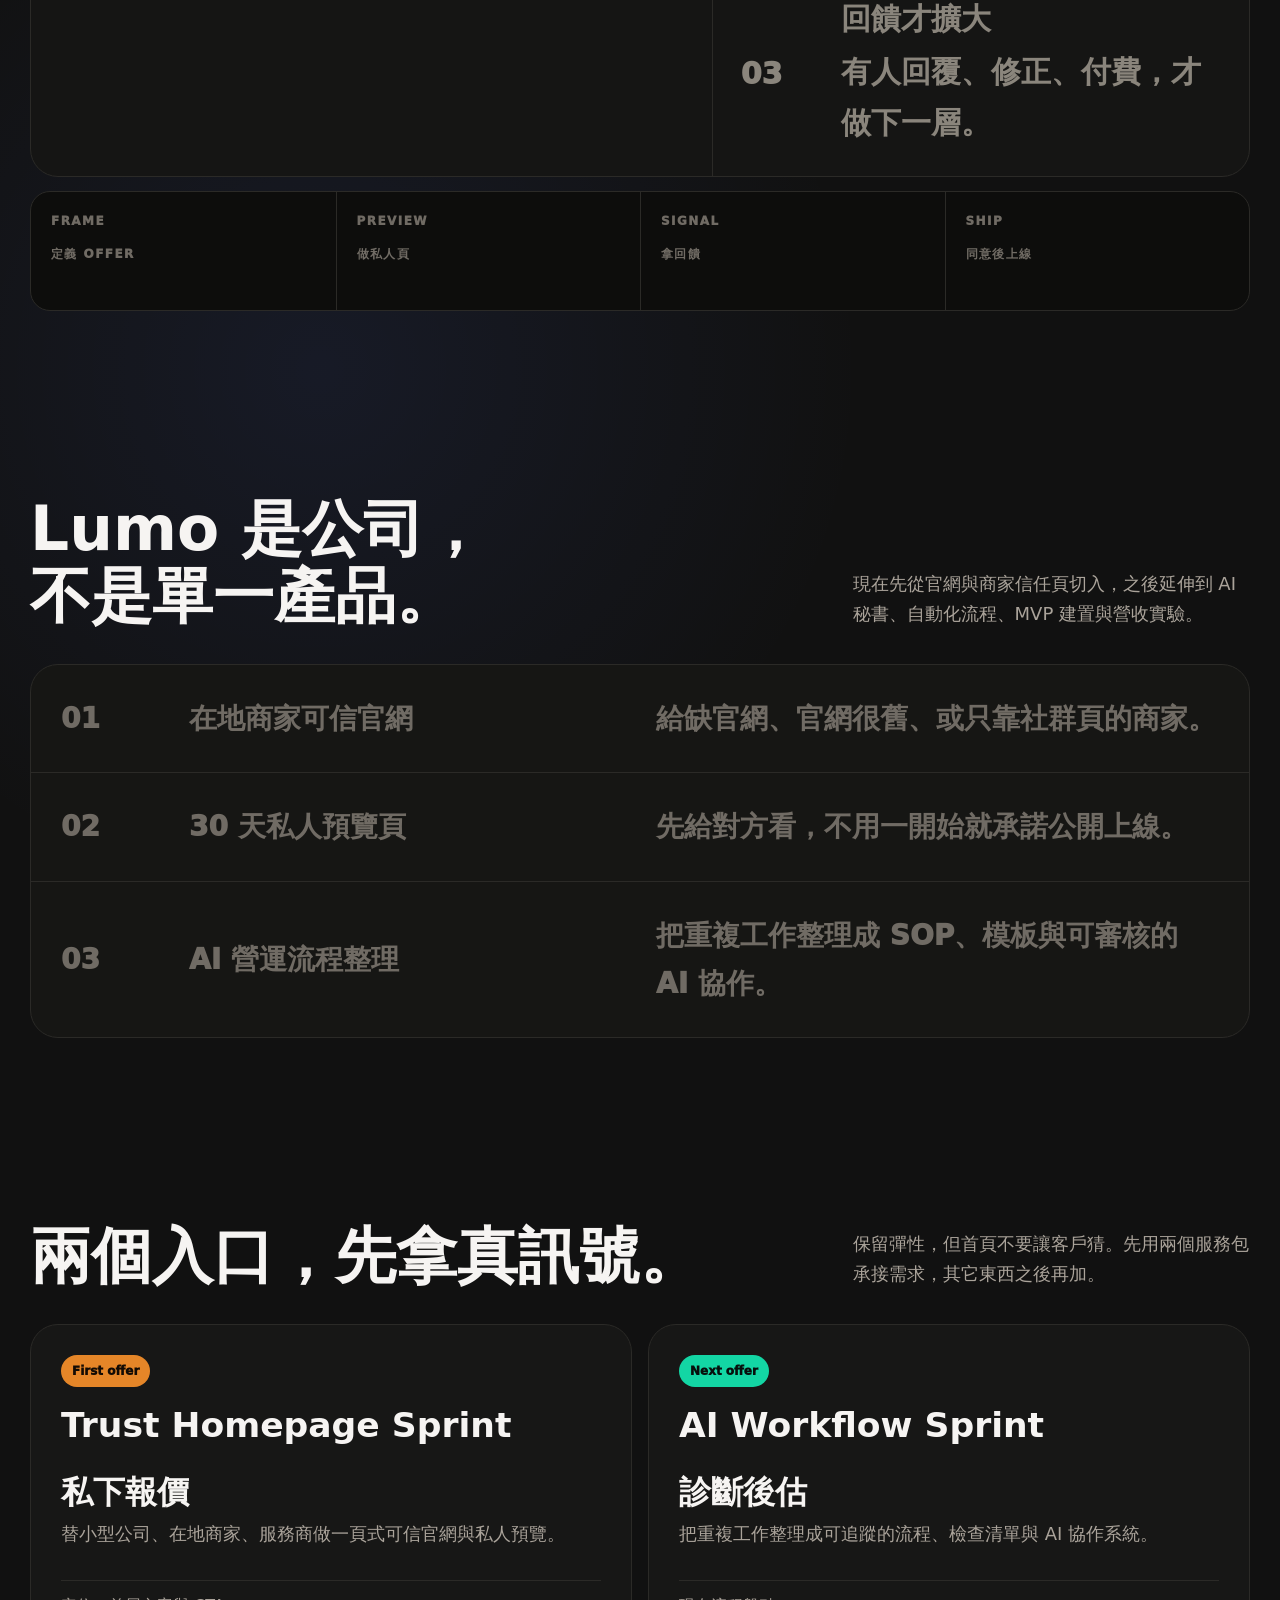
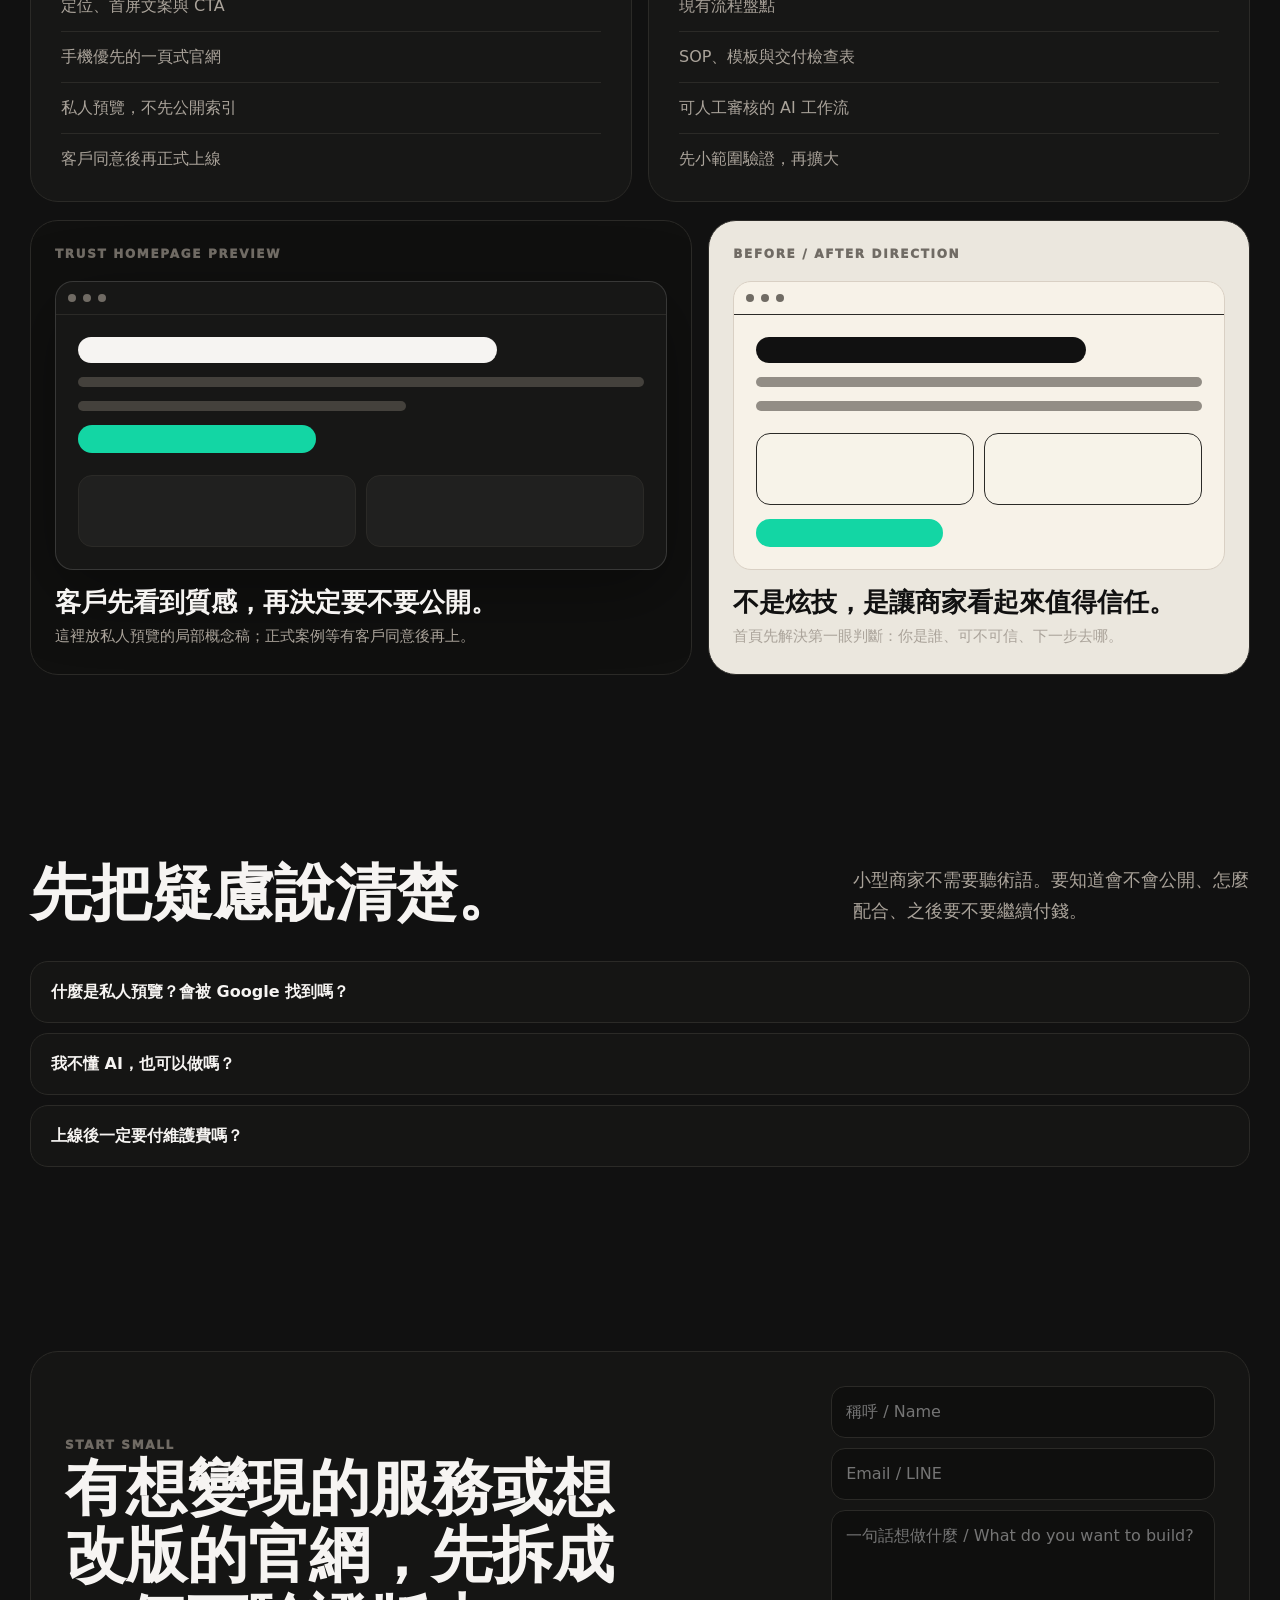
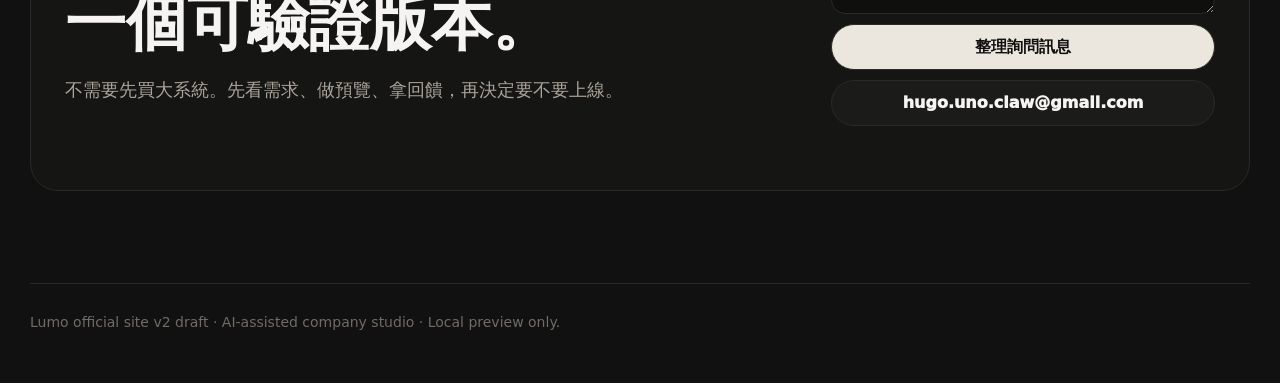
==== commit f9c0ad1d: "Deploy homepage conversion flow" ====
--- a/index.html
+++ b/index.html
@@ -375,9 +375,64 @@
     }
     .package ul { display:grid; gap:13px; padding:0; margin:30px 0 0; list-style:none; color:var(--muted); }
     .package li { padding-top:13px; border-top:1px solid var(--line); }
+    .proof-wall {
+      margin-top:18px;
+      display:grid;
+      grid-template-columns:1.1fr .9fr;
+      gap:16px;
+    }
+    .proof-shot {
+      position:relative;
+      overflow:hidden;
+      border:1px solid var(--line);
+      border-radius:28px;
+      background:#10100f;
+      padding:24px;
+    }
+    .proof-shot.alt { background:var(--soft); color:#111; }
+    .proof-shot .kicker { margin-bottom:18px; }
+    .mock-window {
+      border:1px solid rgba(255,255,255,.14);
+      border-radius:18px;
+      overflow:hidden;
+      background:#171716;
+      box-shadow:0 22px 70px rgba(0,0,0,.35);
+    }
+    .proof-shot.alt .mock-window { background:#f7f2e8; border-color:#d9d0c4; box-shadow:none; }
+    .mock-bar { display:flex; gap:7px; padding:12px; border-bottom:1px solid var(--line); }
+    .mock-bar i { width:8px; height:8px; border-radius:50%; background:var(--quiet); }
+    .mock-page { padding:22px; display:grid; gap:14px; }
+    .mock-title { width:74%; height:26px; border-radius:999px; background:var(--ink); }
+    .proof-shot.alt .mock-title { background:#111; }
+    .mock-line { height:10px; border-radius:999px; background:#5d5851; opacity:.65; }
+    .mock-line.short { width:58%; }
+    .mock-grid { display:grid; grid-template-columns:1fr 1fr; gap:10px; margin-top:8px; }
+    .mock-card { min-height:72px; border:1px solid var(--line); border-radius:14px; background:rgba(255,255,255,.04); }
+    .mock-cta { width:42%; height:28px; border-radius:999px; background:var(--green); }
+    .proof-copy { margin-top:18px; display:grid; gap:8px; }
+    .proof-copy strong { font-size:26px; line-height:1.1; }
+    .proof-copy p { font-size:15px; }
+    .faq {
+      display:grid;
+      gap:10px;
+    }
+    .faq details {
+      border:1px solid var(--line);
+      border-radius:18px;
+      background:#151514;
+      padding:18px 20px;
+    }
+    .faq summary {
+      cursor:pointer;
+      color:var(--ink);
+      font-weight:850;
+      list-style:none;
+    }
+    .faq summary::-webkit-details-marker { display:none; }
+    .faq p { margin-top:12px; font-size:16px; }
     .cta {
       display:grid;
-      grid-template-columns:minmax(0, 1fr) auto;
+      grid-template-columns:minmax(0, 1fr) minmax(320px, .52fr);
       gap:28px;
       align-items:center;
       padding:34px;
@@ -388,6 +443,19 @@
     }
     .cta h2 { max-width:920px; }
     .cta p { margin-top:18px; }
+    .contact-form { display:grid; gap:10px; }
+    .contact-form input, .contact-form textarea {
+      width:100%;
+      border:1px solid var(--line);
+      border-radius:14px;
+      background:#0f0f0e;
+      color:var(--ink);
+      font:inherit;
+      padding:13px 14px;
+    }
+    .contact-form textarea { min-height:104px; resize:vertical; }
+    .contact-form button { width:100%; }
+    .form-status { min-height:20px; color:var(--muted); font-size:13px; }
     footer {
       padding:28px 0 50px;
       border-top:1px solid var(--line);
@@ -396,7 +464,7 @@
     }
     @media (max-width:920px) {
       .nav-links a:not(.button) { display:none; }
-      .hero, .split-head, .belief, .packages, .cta { grid-template-columns:1fr; }
+      .hero, .split-head, .belief, .packages, .proof-wall, .cta { grid-template-columns:1fr; }
       .hero { min-height:auto; padding-top:54px; }
       .showcase { min-height:560px; }
       .work-surface { inset:34px 0 20px; }
@@ -442,6 +510,7 @@
         justify-self:auto;
       }
       .belief-main, .package, .cta { padding:24px; }
+      .proof-shot { padding:18px; }
       .belief-row { grid-template-columns:1fr; gap:8px; padding:24px; }
       .rhythm { grid-template-columns:1fr; }
       .rhythm div { border-left:0; border-top:1px solid var(--line); }
@@ -472,6 +541,7 @@
       <div class="nav-links">
         <a href="#method"><span lang="zh">方法</span><span lang="en">Method</span></a>
         <a href="#services"><span lang="zh">服務</span><span lang="en">Services</span></a>
+        <a href="#faq">FAQ</a>
         <button class="lang-toggle" type="button" id="langToggle" aria-label="Switch language">EN</button>
         <a class="button" href="#contact"><span lang="zh">開始</span><span lang="en">Start</span></a>
       </div>
@@ -587,6 +657,63 @@
           </ul>
         </article>
       </div>
+      <div class="proof-wall" aria-label="Concept previews">
+        <article class="proof-shot">
+          <div class="kicker">Trust homepage preview</div>
+          <div class="mock-window" aria-hidden="true">
+            <div class="mock-bar"><i></i><i></i><i></i></div>
+            <div class="mock-page">
+              <div class="mock-title"></div>
+              <div class="mock-line"></div>
+              <div class="mock-line short"></div>
+              <div class="mock-cta"></div>
+              <div class="mock-grid"><div class="mock-card"></div><div class="mock-card"></div></div>
+            </div>
+          </div>
+          <div class="proof-copy">
+            <strong><span lang="zh">客戶先看到質感，再決定要不要公開。</span><span lang="en">Clients see the quality before going public.</span></strong>
+            <p><span lang="zh">這裡放私人預覽的局部概念稿；正式案例等有客戶同意後再上。</span><span lang="en">Private preview fragments live here. Real cases are added only after client approval.</span></p>
+          </div>
+        </article>
+        <article class="proof-shot alt">
+          <div class="kicker">Before / after direction</div>
+          <div class="mock-window" aria-hidden="true">
+            <div class="mock-bar"><i></i><i></i><i></i></div>
+            <div class="mock-page">
+              <div class="mock-title"></div>
+              <div class="mock-line"></div>
+              <div class="mock-line"></div>
+              <div class="mock-grid"><div class="mock-card"></div><div class="mock-card"></div></div>
+              <div class="mock-cta"></div>
+            </div>
+          </div>
+          <div class="proof-copy">
+            <strong><span lang="zh">不是炫技，是讓商家看起來值得信任。</span><span lang="en">Not flash. Just enough trust to act.</span></strong>
+            <p><span lang="zh">首頁先解決第一眼判斷：你是誰、可不可信、下一步去哪。</span><span lang="en">The homepage answers who, why trust, and next step.</span></p>
+          </div>
+        </article>
+      </div>
+    </section>
+
+    <section id="faq">
+      <div class="split-head">
+        <h2><span lang="zh">先把疑慮說清楚。</span><span lang="en">Answer the doubts before the call.</span></h2>
+        <p><span lang="zh">小型商家不需要聽術語。要知道會不會公開、怎麼配合、之後要不要繼續付錢。</span><span lang="en">Small businesses need plain answers: public or private, how the work happens, and what happens after launch.</span></p>
+      </div>
+      <div class="faq">
+        <details>
+          <summary><span lang="zh">什麼是私人預覽？會被 Google 找到嗎？</span><span lang="en">What is a private preview? Can Google find it?</span></summary>
+          <p><span lang="zh">先做一個不主動公開、不放正式入口的預覽頁，讓你確認內容與方向。正式公開與索引，等你同意後再做。</span><span lang="en">It is a review page that is not promoted as the official site. Public launch and indexing happen only after approval.</span></p>
+        </details>
+        <details>
+          <summary><span lang="zh">我不懂 AI，也可以做嗎？</span><span lang="en">Can we do this if I do not understand AI?</span></summary>
+          <p><span lang="zh">可以。Lumo 交付的是你看得懂、能維護、能拿去判斷的頁面或流程；AI 是我們加速的方法，不是叫你學工具。</span><span lang="en">Yes. Lumo delivers pages and workflows you can understand and judge. AI speeds up the work; it is not homework for you.</span></p>
+        </details>
+        <details>
+          <summary><span lang="zh">上線後一定要付維護費嗎？</span><span lang="en">Is there a required maintenance fee?</span></summary>
+          <p><span lang="zh">不用一開始綁長約。先把第一版做出來；如果之後需要修改、追蹤或自動化，再另外談。</span><span lang="en">No long retainer upfront. Build the first version first; updates, tracking, or automation can be scoped later.</span></p>
+        </details>
+      </div>
     </section>
 
     <section id="contact">
@@ -596,7 +723,14 @@
           <h2><span lang="zh">有想變現的服務或想改版的官網，先拆成一個可驗證版本。</span><span lang="en">Have a service to monetize or a site to rebuild? Make the testable version first.</span></h2>
           <p><span lang="zh">不需要先買大系統。先看需求、做預覽、拿回饋，再決定要不要上線。</span><span lang="en">No need to buy a big system first. Scope the need, make a preview, collect feedback, then decide whether to launch.</span></p>
         </div>
-        <a class="button" href="mailto:hugo.uno.claw@gmail.com?subject=Lumo%20project%20inquiry">hugo.uno.claw@gmail.com</a>
+        <form class="contact-form" id="contactForm">
+          <input name="name" autocomplete="name" required aria-label="Name" placeholder="稱呼 / Name">
+          <input name="contact" autocomplete="email" required aria-label="Email or LINE" placeholder="Email / LINE">
+          <textarea name="need" required aria-label="Project need" placeholder="一句話想做什麼 / What do you want to build?"></textarea>
+          <button class="button" type="submit"><span lang="zh">整理詢問訊息</span><span lang="en">Prepare inquiry</span></button>
+          <a class="button ghost" id="emailLink" href="mailto:hugo.uno.claw@gmail.com?subject=Lumo%20project%20inquiry">hugo.uno.claw@gmail.com</a>
+          <div class="form-status" id="formStatus" aria-live="polite"></div>
+        </form>
       </div>
     </section>
   </main>
@@ -610,6 +744,9 @@
     const root = document.documentElement;
     const langToggle = document.querySelector("#langToggle");
     const langKey = "lumo-site-index2-lang";
+    const contactForm = document.querySelector("#contactForm");
+    const emailLink = document.querySelector("#emailLink");
+    const formStatus = document.querySelector("#formStatus");
 
     function setLang(lang) {
       body.dataset.lang = lang;
@@ -620,6 +757,23 @@
 
     langToggle.addEventListener("click", () => setLang(body.dataset.lang === "zh" ? "en" : "zh"));
     setLang(localStorage.getItem(langKey) || "zh");
+
+    contactForm.addEventListener("submit", async (event) => {
+      event.preventDefault();
+      const form = new FormData(contactForm);
+      const message = [
+        `Name: ${form.get("name")}`,
+        `Contact: ${form.get("contact")}`,
+        `Need: ${form.get("need")}`
+      ].join("\n");
+      emailLink.href = `mailto:hugo.uno.claw@gmail.com?subject=${encodeURIComponent("Lumo project inquiry")}&body=${encodeURIComponent(message)}`;
+      try {
+        await navigator.clipboard.writeText(message);
+        formStatus.textContent = body.dataset.lang === "zh" ? "已整理並複製訊息，可以直接寄出。" : "Inquiry copied. You can send it now.";
+      } catch {
+        formStatus.textContent = body.dataset.lang === "zh" ? "已整理訊息，可以點下方 email 寄出。" : "Inquiry prepared. Use the email button to send it.";
+      }
+    });
   </script>
 </body>
 </html>
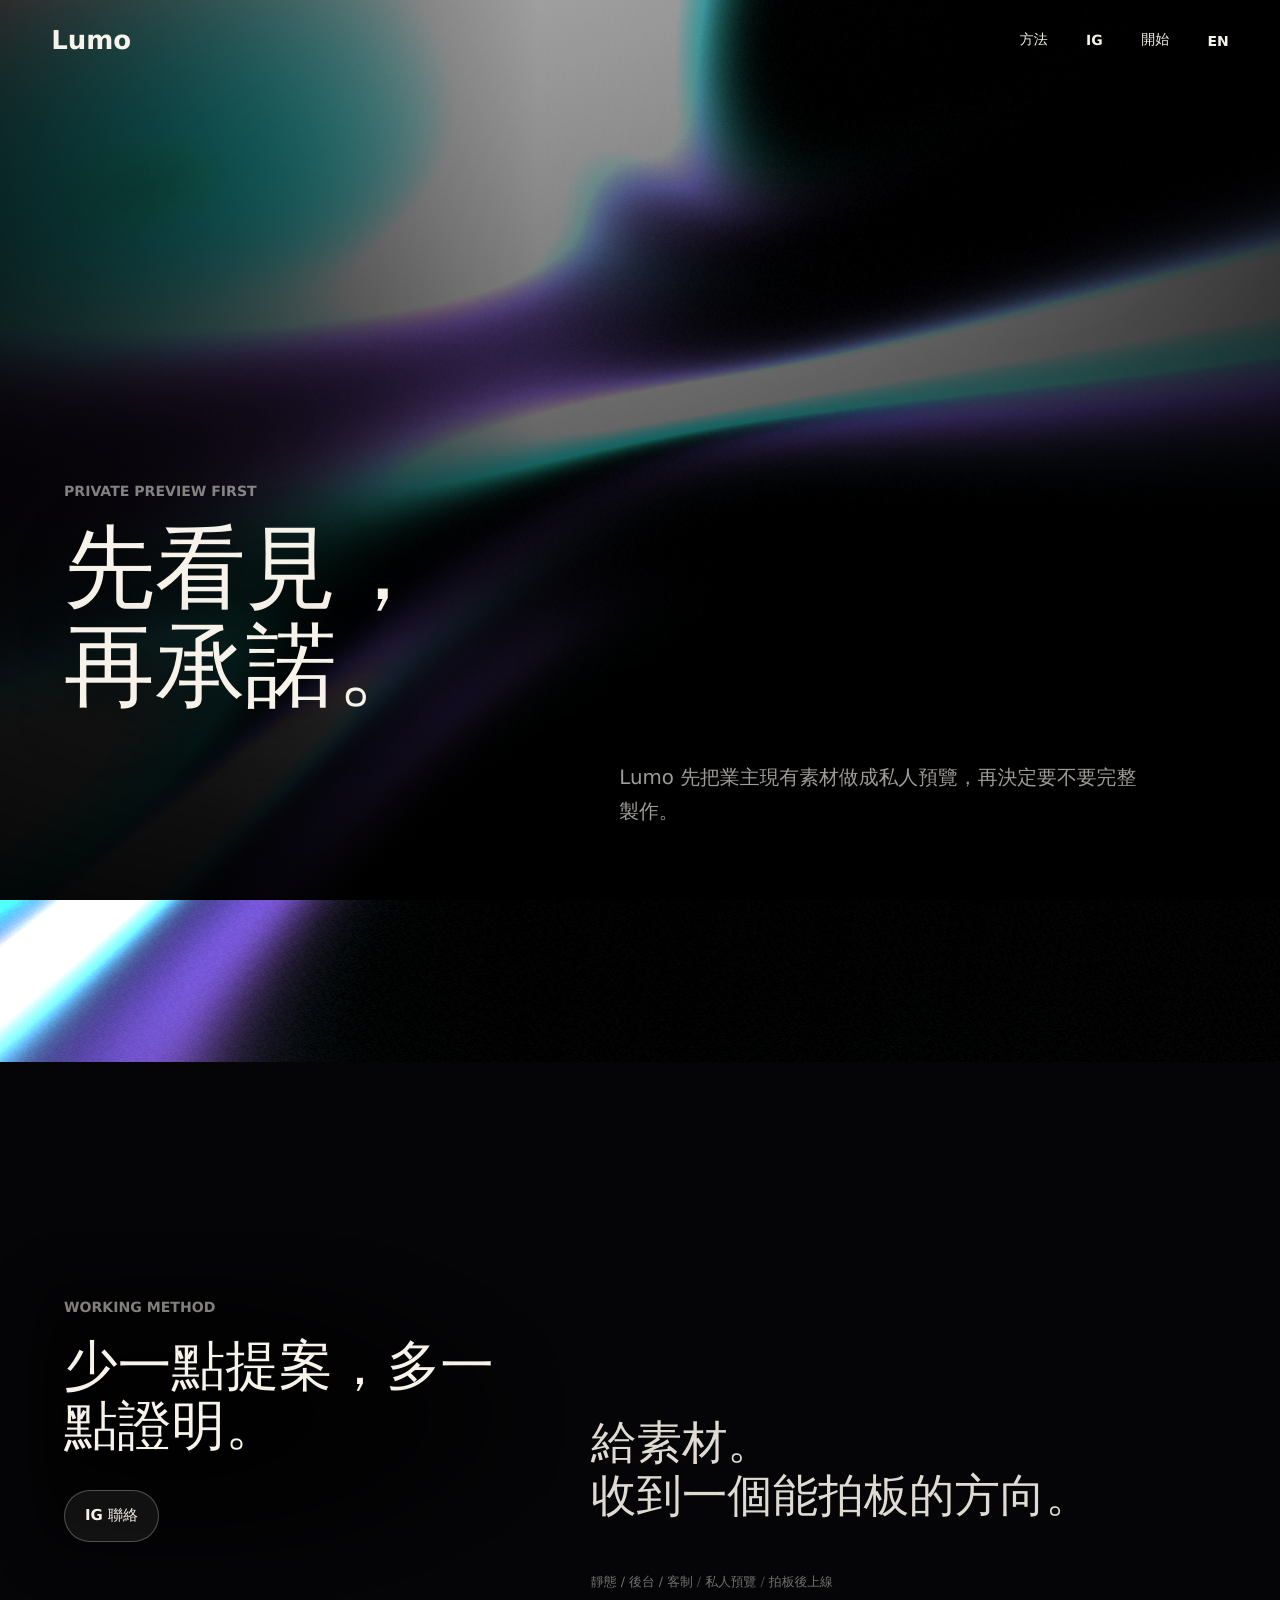
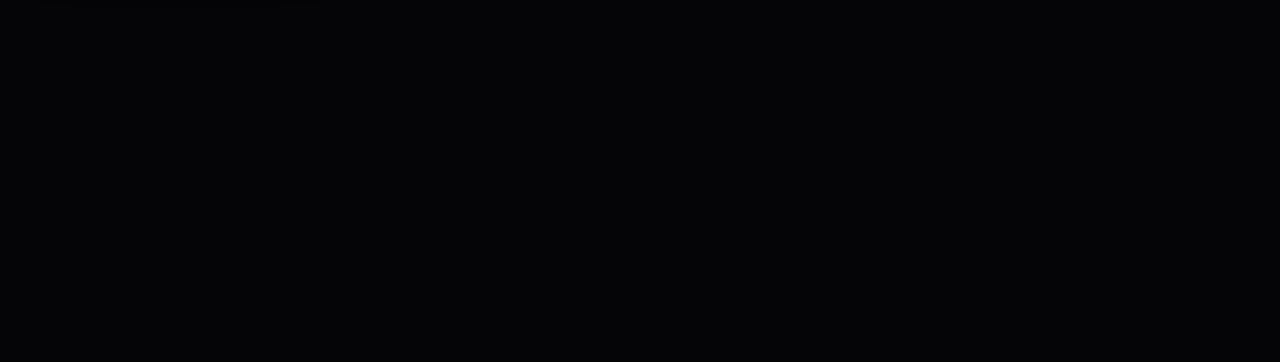
==== commit d7b2b189: "Deploy bilingual Color Bends homepage" ====
--- a/index.html
+++ b/index.html
@@ -1,779 +1,14 @@
 <!doctype html>
 <html lang="zh-Hant">
-<head>
-  <meta charset="utf-8">
-  <meta name="viewport" content="width=device-width, initial-scale=1">
-  <title>Lumo — AI studio for useful business systems</title>
-  <meta name="description" content="Lumo 是 AI 協作工作室，替小型公司與在地商家打造可信官網、AI 自動化與可驗證的營收系統。">
-  <style>
-    :root {
-      color-scheme: dark;
-      --bg:#111;
-      --ink:#f6f4f2;
-      --muted:#aaa39a;
-      --quiet:#706b64;
-      --line:#2b2a27;
-      --panel:#171716;
-      --panel2:#20201d;
-      --soft:#ebe7de;
-      --green:#13d6a4;
-      --blue:#5578ff;
-      --orange:#e58628;
-      --shadow:0 28px 90px rgba(0,0,0,.45);
-    }
-    * { box-sizing:border-box; }
-    html { scroll-behavior:smooth; }
-    body {
-      margin:0;
-      background:
-        radial-gradient(circle at 70% 10%, rgba(19,214,164,.12), transparent 30rem),
-        radial-gradient(circle at 25% 38%, rgba(85,120,255,.09), transparent 34rem),
-        var(--bg);
-      color:var(--ink);
-      font-family:Satoshi, "Avenir Next", Inter, ui-sans-serif, system-ui, -apple-system, BlinkMacSystemFont, "Segoe UI", sans-serif;
-      line-height:1.5;
-      overflow-x:hidden;
-    }
-    body::before {
-      content:"";
-      position:fixed;
-      inset:-25%;
-      z-index:-1;
-      pointer-events:none;
-      background:
-        radial-gradient(circle at 18% 12%, rgba(246,244,242,.08), transparent 24rem),
-        radial-gradient(circle at 86% 30%, rgba(19,214,164,.12), transparent 28rem),
-        radial-gradient(circle at 52% 82%, rgba(229,134,40,.08), transparent 30rem);
-      filter:blur(30px);
-      opacity:.65;
-      animation:bgDrift 18s ease-in-out infinite alternate;
-    }
-    body[data-lang="zh"] [lang="en"], body[data-lang="en"] [lang="zh"] { display:none; }
-    body[data-lang="zh"] {
-      font-family:"PingFang TC", "Noto Sans TC", "Microsoft JhengHei UI", "Microsoft JhengHei", ui-sans-serif, system-ui, -apple-system, BlinkMacSystemFont, "Segoe UI", sans-serif;
-    }
-    a { color:inherit; text-decoration:none; }
-    .wrap { width:min(1220px, calc(100% - 36px)); margin:auto; }
-    nav {
-      position:sticky;
-      top:0;
-      z-index:10;
-      backdrop-filter:blur(18px);
-      background:rgba(17,17,17,.78);
-      border-bottom:1px solid rgba(255,255,255,.06);
-    }
-    .nav-inner {
-      min-height:82px;
-      display:flex;
-      align-items:center;
-      justify-content:space-between;
-      gap:20px;
-    }
-    .logo {
-      font-size:31px;
-      font-weight:950;
-      letter-spacing:-.04em;
-      line-height:1;
-    }
-    .nav-links { display:flex; align-items:center; gap:22px; color:var(--muted); font-size:14px; font-weight:850; }
-    .button, .lang-toggle {
-      min-height:42px;
-      display:inline-flex;
-      align-items:center;
-      justify-content:center;
-      border-radius:999px;
-      border:1px solid var(--line);
-      font:inherit;
-      font-weight:950;
-      cursor:pointer;
-      transition:transform .2s ease, border-color .2s ease, background .2s ease;
-    }
-    .button {
-      padding:10px 18px;
-      background:var(--soft);
-      color:#10100f;
-    }
-    .button.ghost { background:#1b1b19; color:var(--ink); }
-    .lang-toggle { min-width:46px; padding:8px 11px; background:#141413; color:var(--ink); }
-    .button:hover, .lang-toggle:hover { transform:translateY(-2px); border-color:#5a5750; }
-    .button:focus-visible, .lang-toggle:focus-visible, a:focus-visible { outline:3px solid var(--blue); outline-offset:3px; }
-    .hero {
-      min-height:calc(100vh - 82px);
-      display:grid;
-      grid-template-columns:minmax(0, .92fr) minmax(420px, 1.08fr);
-      align-items:center;
-      gap:56px;
-      padding:92px 0 72px;
-    }
-    .eyebrow, .kicker {
-      color:var(--quiet);
-      font-size:12px;
-      font-weight:950;
-      letter-spacing:.14em;
-      text-transform:uppercase;
-    }
-    h1, h2, h3, p { margin:0; }
-    h1 {
-      max-width:760px;
-      margin-top:18px;
-      font-size:clamp(58px, 8.8vw, 124px);
-      line-height:.94;
-      letter-spacing:-.035em;
-    }
-    h2 {
-      font-size:clamp(44px, 6.4vw, 92px);
-      line-height:.96;
-      letter-spacing:-.035em;
-    }
-    h3 { font-size:clamp(28px, 3vw, 44px); line-height:1.02; letter-spacing:-.025em; }
-    p { color:var(--muted); font-size:18px; }
-    body[data-lang="zh"] h1 {
-      font-size:clamp(40px, 6.4vw, 82px);
-      line-height:1.08;
-      letter-spacing:0;
-      font-weight:700;
-      text-wrap:balance;
-    }
-    body[data-lang="zh"] h2 {
-      font-size:clamp(34px, 4.8vw, 64px);
-      line-height:1.1;
-      letter-spacing:0;
-      font-weight:700;
-      text-wrap:balance;
-    }
-    body[data-lang="zh"] h3 {
-      font-size:clamp(25px, 2.7vw, 38px);
-      line-height:1.18;
-      letter-spacing:0;
-      font-weight:700;
-      text-wrap:balance;
-    }
-    body[data-lang="zh"] p {
-      line-height:1.7;
-    }
-    .lead { max-width:610px; margin-top:26px; font-size:clamp(19px, 1.9vw, 23px); }
-    body[data-lang="zh"] .lead {
-      font-size:clamp(18px, 1.65vw, 21px);
-      line-height:1.72;
-    }
-    .actions { display:flex; flex-wrap:wrap; gap:12px; margin-top:34px; }
-    .badges { display:flex; flex-wrap:wrap; gap:8px; margin-top:28px; }
-    .badge {
-      border:1px solid var(--line);
-      border-radius:999px;
-      padding:8px 11px;
-      background:rgba(255,255,255,.035);
-      color:var(--muted);
-      font-size:13px;
-      font-weight:850;
-    }
-    .showcase {
-      position:relative;
-      min-height:620px;
-      border-radius:34px;
-      overflow:hidden;
-    }
-    .showcase::before {
-      content:"";
-      position:absolute;
-      inset:60px 0 0 60px;
-      border-radius:34px;
-      background:linear-gradient(145deg, rgba(19,214,164,.22), rgba(85,120,255,.08) 45%, rgba(229,134,40,.12));
-      filter:blur(6px);
-      animation:pulsePane 8s ease-in-out infinite alternate;
-    }
-    .work-surface {
-      position:absolute;
-      inset:70px 28px 34px 0;
-      display:grid;
-      grid-template-columns:1fr 1fr;
-      grid-template-rows:auto auto;
-      gap:22px;
-      align-content:center;
-      border:1px solid var(--line);
-      border-radius:28px;
-      background:#0d0d0c;
-      padding:28px;
-      box-shadow:var(--shadow);
-      overflow:hidden;
-    }
-    .work-surface::after {
-      content:"";
-      position:absolute;
-      inset:0;
-      background:linear-gradient(90deg, rgba(255,255,255,.045), transparent 34%, rgba(19,214,164,.08));
-    }
-    .artifact {
-      position:relative;
-      z-index:1;
-      width:auto;
-      border:1px solid #302f2b;
-      border-radius:18px;
-      background:#141413;
-      padding:18px;
-      box-shadow:0 24px 70px rgba(0,0,0,.4);
-      animation:floatCard 7s ease-in-out infinite;
-    }
-    .artifact.one { grid-column:1; grid-row:1; }
-    .artifact.two { grid-column:2; grid-row:1; z-index:2; animation-delay:-2s; }
-    .artifact.three { grid-column:1 / -1; grid-row:2; width:min(560px, 100%); justify-self:center; z-index:3; animation-delay:-4s; }
-    .artifact small {
-      display:block;
-      color:var(--quiet);
-      font-size:11px;
-      font-weight:950;
-      letter-spacing:.12em;
-      text-transform:uppercase;
-      margin-bottom:22px;
-    }
-    .artifact strong { display:block; font-size:30px; line-height:1.02; letter-spacing:-.025em; }
-    body[data-lang="zh"] .artifact strong {
-      font-size:26px;
-      line-height:1.18;
-      letter-spacing:0;
-      font-weight:700;
-      text-wrap:balance;
-    }
-    .artifact p { margin-top:12px; font-size:15px; }
-    .artifact.two { background:var(--soft); color:#10100f; }
-    .artifact.two p { color:#5d574e; }
-    .artifact.three { background:#111b17; }
-    .meter {
-      display:grid;
-      grid-template-columns:1fr auto;
-      gap:10px;
-      align-items:center;
-      margin-top:18px;
-      color:var(--muted);
-      font-size:13px;
-      font-weight:850;
-    }
-    .bar { height:8px; border-radius:999px; background:#2a2925; overflow:hidden; }
-    .bar span { display:block; width:72%; height:100%; border-radius:inherit; background:var(--green); }
-    section { padding:92px 0; }
-    .split-head {
-      display:grid;
-      grid-template-columns:minmax(0, 1.1fr) minmax(300px, .56fr);
-      gap:42px;
-      align-items:end;
-      margin-bottom:34px;
-    }
-    .belief {
-      min-height:430px;
-      display:grid;
-      grid-template-columns:minmax(0, .95fr) minmax(360px, .75fr);
-      border:1px solid var(--line);
-      border-radius:28px;
-      background:#151514;
-      overflow:hidden;
-    }
-    .belief-main { padding:34px; }
-    .belief-main h3 { max-width:760px; font-size:clamp(44px, 5.4vw, 82px); }
-    body[data-lang="zh"] .belief-main h3 {
-      font-size:clamp(32px, 4vw, 56px);
-      line-height:1.15;
-    }
-    .belief-main p { max-width:620px; margin-top:24px; }
-    .belief-list { display:grid; border-left:1px solid var(--line); }
-    .belief-row {
-      display:grid;
-      grid-template-columns:82px 1fr;
-      gap:18px;
-      align-items:center;
-      padding:28px;
-      border-top:1px solid var(--line);
-    }
-    .belief-row:first-child { border-top:0; }
-    .belief-row span { color:#8a857c; font-size:30px; font-weight:950; }
-    .belief-row strong { display:block; color:var(--ink); font-size:28px; line-height:1.05; }
-    body[data-lang="zh"] .belief-row strong {
-      font-size:22px;
-      line-height:1.25;
-    }
-    .belief-row p { margin-top:8px; color:#b7b0a6; font-size:16px; }
-    .rhythm {
-      margin-top:14px;
-      display:grid;
-      grid-template-columns:repeat(4, minmax(0, 1fr));
-      border:1px solid var(--line);
-      border-radius:20px;
-      overflow:hidden;
-      background:#0d0d0c;
-    }
-    .rhythm div {
-      min-height:118px;
-      padding:20px;
-      border-left:1px solid var(--line);
-    }
-    .rhythm div:first-child { border-left:0; }
-    .rhythm span {
-      display:block;
-      color:var(--quiet);
-      font-size:12px;
-      font-weight:950;
-      letter-spacing:.12em;
-      text-transform:uppercase;
-      margin-bottom:18px;
-    }
-    .rhythm strong { font-size:21px; line-height:1.1; }
-    .lanes {
-      display:grid;
-      border:1px solid var(--line);
-      border-radius:28px;
-      overflow:hidden;
-      background:#161614;
-    }
-    .lane {
-      display:grid;
-      grid-template-columns:100px minmax(0, .78fr) minmax(300px, 1fr);
-      gap:28px;
-      align-items:center;
-      padding:30px;
-      border-top:1px solid var(--line);
-    }
-    .lane:first-child { border-top:0; }
-    .lane span { color:var(--quiet); font-size:28px; font-weight:950; }
-    .lane strong { font-size:32px; line-height:1.05; }
-    body[data-lang="zh"] .lane strong {
-      font-size:25px;
-      line-height:1.2;
-    }
-    .packages {
-      display:grid;
-      grid-template-columns:1fr 1fr;
-      gap:16px;
-    }
-    .package {
-      min-height:430px;
-      padding:30px;
-      border:1px solid var(--line);
-      border-radius:28px;
-      background:var(--panel);
-      transition:transform .24s ease, border-color .24s ease;
-    }
-    .package:hover, .belief:hover, .lanes:hover, .cta:hover { transform:translateY(-4px); border-color:#4a4741; }
-    .tag {
-      width:max-content;
-      max-width:100%;
-      display:inline-flex;
-      align-items:center;
-      border-radius:999px;
-      padding:7px 11px;
-      background:var(--green);
-      color:#07100d;
-      font-size:12px;
-      font-weight:950;
-      margin-bottom:18px;
-    }
-    .tag.orange { background:var(--orange); color:#120b04; }
-    .price { margin:28px 0 8px; font-size:44px; font-weight:950; line-height:1; letter-spacing:-.02em; }
-    body[data-lang="zh"] .price {
-      font-size:32px;
-      line-height:1.18;
-      letter-spacing:0;
-      font-weight:700;
-    }
-    .package ul { display:grid; gap:13px; padding:0; margin:30px 0 0; list-style:none; color:var(--muted); }
-    .package li { padding-top:13px; border-top:1px solid var(--line); }
-    .proof-wall {
-      margin-top:18px;
-      display:grid;
-      grid-template-columns:1.1fr .9fr;
-      gap:16px;
-    }
-    .proof-shot {
-      position:relative;
-      overflow:hidden;
-      border:1px solid var(--line);
-      border-radius:28px;
-      background:#10100f;
-      padding:24px;
-    }
-    .proof-shot.alt { background:var(--soft); color:#111; }
-    .proof-shot .kicker { margin-bottom:18px; }
-    .mock-window {
-      border:1px solid rgba(255,255,255,.14);
-      border-radius:18px;
-      overflow:hidden;
-      background:#171716;
-      box-shadow:0 22px 70px rgba(0,0,0,.35);
-    }
-    .proof-shot.alt .mock-window { background:#f7f2e8; border-color:#d9d0c4; box-shadow:none; }
-    .mock-bar { display:flex; gap:7px; padding:12px; border-bottom:1px solid var(--line); }
-    .mock-bar i { width:8px; height:8px; border-radius:50%; background:var(--quiet); }
-    .mock-page { padding:22px; display:grid; gap:14px; }
-    .mock-title { width:74%; height:26px; border-radius:999px; background:var(--ink); }
-    .proof-shot.alt .mock-title { background:#111; }
-    .mock-line { height:10px; border-radius:999px; background:#5d5851; opacity:.65; }
-    .mock-line.short { width:58%; }
-    .mock-grid { display:grid; grid-template-columns:1fr 1fr; gap:10px; margin-top:8px; }
-    .mock-card { min-height:72px; border:1px solid var(--line); border-radius:14px; background:rgba(255,255,255,.04); }
-    .mock-cta { width:42%; height:28px; border-radius:999px; background:var(--green); }
-    .proof-copy { margin-top:18px; display:grid; gap:8px; }
-    .proof-copy strong { font-size:26px; line-height:1.1; }
-    .proof-copy p { font-size:15px; }
-    .faq {
-      display:grid;
-      gap:10px;
-    }
-    .faq details {
-      border:1px solid var(--line);
-      border-radius:18px;
-      background:#151514;
-      padding:18px 20px;
-    }
-    .faq summary {
-      cursor:pointer;
-      color:var(--ink);
-      font-weight:850;
-      list-style:none;
-    }
-    .faq summary::-webkit-details-marker { display:none; }
-    .faq p { margin-top:12px; font-size:16px; }
-    .cta {
-      display:grid;
-      grid-template-columns:minmax(0, 1fr) minmax(320px, .52fr);
-      gap:28px;
-      align-items:center;
-      padding:34px;
-      border:1px solid var(--line);
-      border-radius:28px;
-      background:#151514;
-      transition:transform .24s ease, border-color .24s ease;
-    }
-    .cta h2 { max-width:920px; }
-    .cta p { margin-top:18px; }
-    .contact-form { display:grid; gap:10px; }
-    .contact-form input, .contact-form textarea {
-      width:100%;
-      border:1px solid var(--line);
-      border-radius:14px;
-      background:#0f0f0e;
-      color:var(--ink);
-      font:inherit;
-      padding:13px 14px;
-    }
-    .contact-form textarea { min-height:104px; resize:vertical; }
-    .contact-form button { width:100%; }
-    .form-status { min-height:20px; color:var(--muted); font-size:13px; }
-    footer {
-      padding:28px 0 50px;
-      border-top:1px solid var(--line);
-      color:var(--quiet);
-      font-size:14px;
-    }
-    @media (max-width:920px) {
-      .nav-links a:not(.button) { display:none; }
-      .hero, .split-head, .belief, .packages, .proof-wall, .cta { grid-template-columns:1fr; }
-      .hero { min-height:auto; padding-top:54px; }
-      .showcase { min-height:560px; }
-      .work-surface { inset:34px 0 20px; }
-      .belief-list { border-left:0; border-top:1px solid var(--line); }
-      .lane { grid-template-columns:1fr; gap:12px; }
-      .rhythm { grid-template-columns:1fr 1fr; }
-      .rhythm div:nth-child(odd) { border-left:0; }
-      .rhythm div:nth-child(n+3) { border-top:1px solid var(--line); }
-      .cta .button { width:100%; }
-    }
-    @media (max-width:560px) {
-      .wrap { width:min(100% - 22px, 1220px); }
-      .nav-inner { min-height:70px; }
-      .logo { font-size:24px; }
-      .nav-links { gap:8px; }
-      body[data-lang="zh"] h1 {
-        font-size:clamp(34px, 10.8vw, 42px);
-        line-height:1.12;
-      }
-      body[data-lang="zh"] h2 {
-        font-size:clamp(29px, 9vw, 36px);
-        line-height:1.14;
-      }
-      body[data-lang="zh"] .belief-main h3 {
-        font-size:clamp(28px, 8vw, 34px);
-      }
-      .button { width:100%; }
-      .nav-links .button { width:auto; }
-      .showcase { min-height:760px; }
-      .work-surface {
-        display:flex;
-        flex-direction:column;
-        justify-content:center;
-        gap:18px;
-        padding:18px;
-      }
-      .artifact { width:100%; padding:15px; }
-      .artifact strong { font-size:24px; }
-      body[data-lang="zh"] .artifact strong { font-size:23px; }
-      .artifact.one, .artifact.two, .artifact.three {
-        grid-column:auto;
-        grid-row:auto;
-        justify-self:auto;
-      }
-      .belief-main, .package, .cta { padding:24px; }
-      .proof-shot { padding:18px; }
-      .belief-row { grid-template-columns:1fr; gap:8px; padding:24px; }
-      .rhythm { grid-template-columns:1fr; }
-      .rhythm div { border-left:0; border-top:1px solid var(--line); }
-      .rhythm div:first-child { border-top:0; }
-    }
-    @media (prefers-reduced-motion: reduce) {
-      html { scroll-behavior:auto; }
-      *, *::before, *::after { animation:none !important; transition:none !important; }
-    }
-    @keyframes bgDrift {
-      from { transform:translate3d(-2%, -1%, 0) scale(1); }
-      to { transform:translate3d(2%, 1.5%, 0) scale(1.04); }
-    }
-    @keyframes pulsePane {
-      from { transform:translateY(0) scale(1); opacity:.75; }
-      to { transform:translateY(-14px) scale(1.04); opacity:1; }
-    }
-    @keyframes floatCard {
-      0%, 100% { transform:translateY(0); }
-      50% { transform:translateY(-12px); }
-    }
-  </style>
-</head>
-<body data-lang="zh">
-  <nav>
-    <div class="wrap nav-inner">
-      <a class="logo" href="#">lumo</a>
-      <div class="nav-links">
-        <a href="#method"><span lang="zh">方法</span><span lang="en">Method</span></a>
-        <a href="#services"><span lang="zh">服務</span><span lang="en">Services</span></a>
-        <a href="#faq">FAQ</a>
-        <button class="lang-toggle" type="button" id="langToggle" aria-label="Switch language">EN</button>
-        <a class="button" href="#contact"><span lang="zh">開始</span><span lang="en">Start</span></a>
-      </div>
-    </div>
-  </nav>
-
-  <header class="wrap hero">
-    <div>
-      <div class="eyebrow">AI studio for useful business systems</div>
-      <h1><span lang="zh">把客戶能判斷的版本做出來。</span><span lang="en">Build the version customers can judge.</span></h1>
-      <p class="lead">
-        <span lang="zh">Lumo 替小型公司與在地商家做可信官網、私人預覽、AI 工作流與營收實驗。不是先堆功能，是先做能被看見、被回覆、被購買的版本。</span>
-        <span lang="en">Lumo builds trust websites, private previews, AI workflows, and revenue experiments for small companies and local businesses. Not feature piles. Versions people can see, answer, and buy.</span>
-      </p>
-      <div class="actions">
-        <a class="button" href="mailto:hugo.uno.claw@gmail.com?subject=Lumo%20project%20inquiry"><span lang="zh">和 Lumo 討論</span><span lang="en">Talk to Lumo</span></a>
-        <a class="button ghost" href="#method"><span lang="zh">看方法</span><span lang="en">See method</span></a>
-      </div>
-      <div class="badges">
-        <span class="badge">Private preview first</span>
-        <span class="badge">Human approval</span>
-        <span class="badge">Revenue signal</span>
-      </div>
-    </div>
-    <div class="showcase" aria-label="Lumo work preview">
-      <div class="work-surface">
-        <article class="artifact one">
-          <small>Preview / 01</small>
-          <strong><span lang="zh">一頁可信官網</span><span lang="en">One-page trust site</span></strong>
-          <p><span lang="zh">先讓客戶知道你可信、你做什麼、下一步去哪。</span><span lang="en">Make trust, offer, and next step obvious fast.</span></p>
-          <div class="meter"><div class="bar"><span></span></div><em>72%</em></div>
-        </article>
-        <article class="artifact two">
-          <small>Signal / 02</small>
-          <strong><span lang="zh">私人預覽，不先公開。</span><span lang="en">Private first. Public later.</span></strong>
-          <p><span lang="zh">有人同意、有回饋、有意願，再上線。</span><span lang="en">Launch only when there is consent, feedback, or intent.</span></p>
-        </article>
-        <article class="artifact three">
-          <small>System / 03</small>
-          <strong><span lang="zh">流程變成可重複交付。</span><span lang="en">Workflow becomes repeatable.</span></strong>
-          <p><span lang="zh">文案、檢查表、AI 協作與交付節奏放在同一套系統。</span><span lang="en">Copy, checks, AI support, and delivery rhythm in one system.</span></p>
-        </article>
-      </div>
-    </div>
-  </header>
-
-  <main class="wrap">
-    <section id="method">
-      <div class="split-head">
-        <h2><span lang="zh">網站不是作品集，是一次市場測試。</span><span lang="en">A website is not a portfolio. It is a market test.</span></h2>
-        <p><span lang="zh">AI 可以加速，但設計要有判斷。Lumo 的頁面要回答三件事：誰需要、為什麼現在、下一步怎麼開始。</span><span lang="en">AI can speed up production, but design needs judgment. A Lumo page answers: who needs this, why now, and how to start.</span></p>
-      </div>
-      <div class="belief">
-        <div class="belief-main">
-          <span class="tag">Lumo method</span>
-          <h3><span lang="zh">先做一個會被判斷的東西。</span><span lang="en">Build something people can judge.</span></h3>
-          <p><span lang="zh">我們把可信、速度、回饋壓進同一條交付節奏：少說 AI 魔法，多做能拿去問客戶的版本。</span><span lang="en">We compress trust, speed, and feedback into one delivery rhythm: less AI theatre, more versions you can put in front of customers.</span></p>
-        </div>
-        <div class="belief-list">
-          <div class="belief-row"><span>01</span><div><strong><span lang="zh">可信先行</span><span lang="en">Trust first</span></strong><p><span lang="zh">先讓人知道你是誰、幫誰、下一步去哪。</span><span lang="en">Say who you are, who you help, and where to go next.</span></p></div></div>
-          <div class="belief-row"><span>02</span><div><strong><span lang="zh">先給人看</span><span lang="en">Show it early</span></strong><p><span lang="zh">先做私人預覽，不先公開、不先假裝很大。</span><span lang="en">Make a private preview before public launch or big claims.</span></p></div></div>
-          <div class="belief-row"><span>03</span><div><strong><span lang="zh">回饋才擴大</span><span lang="en">Scale after signal</span></strong><p><span lang="zh">有人回覆、修正、付費，才做下一層。</span><span lang="en">Expand only after replies, edits, or payment intent.</span></p></div></div>
-        </div>
-      </div>
-      <div class="rhythm" aria-label="Lumo delivery rhythm">
-        <div><span>Frame</span><strong><span lang="zh">定義 offer</span><span lang="en">Define the offer</span></strong></div>
-        <div><span>Preview</span><strong><span lang="zh">做私人頁</span><span lang="en">Build the private page</span></strong></div>
-        <div><span>Signal</span><strong><span lang="zh">拿回饋</span><span lang="en">Collect signal</span></strong></div>
-        <div><span>Ship</span><strong><span lang="zh">同意後上線</span><span lang="en">Launch after approval</span></strong></div>
-      </div>
-    </section>
-
-    <section>
-      <div class="split-head">
-        <h2><span lang="zh">Lumo 是公司，不是單一產品。</span><span lang="en">Lumo is a company, not one product.</span></h2>
-        <p><span lang="zh">現在先從官網與商家信任頁切入，之後延伸到 AI 秘書、自動化流程、MVP 建置與營收實驗。</span><span lang="en">We start with trust pages and local websites, then expand into AI assistants, workflows, MVP builds, and revenue experiments.</span></p>
-      </div>
-      <div class="lanes">
-        <div class="lane"><span>01</span><strong><span lang="zh">在地商家可信官網</span><span lang="en">Local trust homepages</span></strong><p><span lang="zh">給缺官網、官網很舊、或只靠社群頁的商家。</span><span lang="en">For businesses with no site, an outdated site, or only social pages.</span></p></div>
-        <div class="lane"><span>02</span><strong><span lang="zh">30 天私人預覽頁</span><span lang="en">30-day private previews</span></strong><p><span lang="zh">先給對方看，不用一開始就承諾公開上線。</span><span lang="en">Show value before making a public launch commitment.</span></p></div>
-        <div class="lane"><span>03</span><strong><span lang="zh">AI 營運流程整理</span><span lang="en">AI workflow cleanup</span></strong><p><span lang="zh">把重複工作整理成 SOP、模板與可審核的 AI 協作。</span><span lang="en">Turn repeated work into SOPs, templates, and reviewable AI support.</span></p></div>
-      </div>
-    </section>
-
-    <section id="services">
-      <div class="split-head">
-        <h2><span lang="zh">兩個入口，先拿真訊號。</span><span lang="en">Two entry points to get real signal.</span></h2>
-        <p><span lang="zh">保留彈性，但首頁不要讓客戶猜。先用兩個服務包承接需求，其它東西之後再加。</span><span lang="en">Keep flexibility behind the scenes, but do not make customers guess. Start with two service packages.</span></p>
-      </div>
-      <div class="packages">
-        <article class="package">
-          <span class="tag orange">First offer</span>
-          <h3>Trust Homepage Sprint</h3>
-          <div class="price"><span lang="zh">私下報價</span><span lang="en">Quoted privately</span></div>
-          <p><span lang="zh">替小型公司、在地商家、服務商做一頁式可信官網與私人預覽。</span><span lang="en">A one-page trust website and private preview for small companies, local businesses, and service providers.</span></p>
-          <ul>
-            <li><span lang="zh">定位、首屏文案與 CTA</span><span lang="en">Positioning, hero copy, and CTA</span></li>
-            <li><span lang="zh">手機優先的一頁式官網</span><span lang="en">Mobile-first one-page website</span></li>
-            <li><span lang="zh">私人預覽，不先公開索引</span><span lang="en">Private preview before indexing</span></li>
-            <li><span lang="zh">客戶同意後再正式上線</span><span lang="en">Launch only after approval</span></li>
-          </ul>
-        </article>
-        <article class="package">
-          <span class="tag">Next offer</span>
-          <h3>AI Workflow Sprint</h3>
-          <div class="price"><span lang="zh">診斷後估</span><span lang="en">Scoped after diagnosis</span></div>
-          <p><span lang="zh">把重複工作整理成可追蹤的流程、檢查清單與 AI 協作系統。</span><span lang="en">Turn repeated work into trackable workflows, checklists, and AI-assisted operating systems.</span></p>
-          <ul>
-            <li><span lang="zh">現有流程盤點</span><span lang="en">Current workflow audit</span></li>
-            <li><span lang="zh">SOP、模板與交付檢查表</span><span lang="en">SOPs, templates, and delivery checks</span></li>
-            <li><span lang="zh">可人工審核的 AI 工作流</span><span lang="en">AI workflows with human review</span></li>
-            <li><span lang="zh">先小範圍驗證，再擴大</span><span lang="en">Validate small before expanding</span></li>
-          </ul>
-        </article>
-      </div>
-      <div class="proof-wall" aria-label="Concept previews">
-        <article class="proof-shot">
-          <div class="kicker">Trust homepage preview</div>
-          <div class="mock-window" aria-hidden="true">
-            <div class="mock-bar"><i></i><i></i><i></i></div>
-            <div class="mock-page">
-              <div class="mock-title"></div>
-              <div class="mock-line"></div>
-              <div class="mock-line short"></div>
-              <div class="mock-cta"></div>
-              <div class="mock-grid"><div class="mock-card"></div><div class="mock-card"></div></div>
-            </div>
-          </div>
-          <div class="proof-copy">
-            <strong><span lang="zh">客戶先看到質感，再決定要不要公開。</span><span lang="en">Clients see the quality before going public.</span></strong>
-            <p><span lang="zh">這裡放私人預覽的局部概念稿；正式案例等有客戶同意後再上。</span><span lang="en">Private preview fragments live here. Real cases are added only after client approval.</span></p>
-          </div>
-        </article>
-        <article class="proof-shot alt">
-          <div class="kicker">Before / after direction</div>
-          <div class="mock-window" aria-hidden="true">
-            <div class="mock-bar"><i></i><i></i><i></i></div>
-            <div class="mock-page">
-              <div class="mock-title"></div>
-              <div class="mock-line"></div>
-              <div class="mock-line"></div>
-              <div class="mock-grid"><div class="mock-card"></div><div class="mock-card"></div></div>
-              <div class="mock-cta"></div>
-            </div>
-          </div>
-          <div class="proof-copy">
-            <strong><span lang="zh">不是炫技，是讓商家看起來值得信任。</span><span lang="en">Not flash. Just enough trust to act.</span></strong>
-            <p><span lang="zh">首頁先解決第一眼判斷：你是誰、可不可信、下一步去哪。</span><span lang="en">The homepage answers who, why trust, and next step.</span></p>
-          </div>
-        </article>
-      </div>
-    </section>
-
-    <section id="faq">
-      <div class="split-head">
-        <h2><span lang="zh">先把疑慮說清楚。</span><span lang="en">Answer the doubts before the call.</span></h2>
-        <p><span lang="zh">小型商家不需要聽術語。要知道會不會公開、怎麼配合、之後要不要繼續付錢。</span><span lang="en">Small businesses need plain answers: public or private, how the work happens, and what happens after launch.</span></p>
-      </div>
-      <div class="faq">
-        <details>
-          <summary><span lang="zh">什麼是私人預覽？會被 Google 找到嗎？</span><span lang="en">What is a private preview? Can Google find it?</span></summary>
-          <p><span lang="zh">先做一個不主動公開、不放正式入口的預覽頁，讓你確認內容與方向。正式公開與索引，等你同意後再做。</span><span lang="en">It is a review page that is not promoted as the official site. Public launch and indexing happen only after approval.</span></p>
-        </details>
-        <details>
-          <summary><span lang="zh">我不懂 AI，也可以做嗎？</span><span lang="en">Can we do this if I do not understand AI?</span></summary>
-          <p><span lang="zh">可以。Lumo 交付的是你看得懂、能維護、能拿去判斷的頁面或流程；AI 是我們加速的方法，不是叫你學工具。</span><span lang="en">Yes. Lumo delivers pages and workflows you can understand and judge. AI speeds up the work; it is not homework for you.</span></p>
-        </details>
-        <details>
-          <summary><span lang="zh">上線後一定要付維護費嗎？</span><span lang="en">Is there a required maintenance fee?</span></summary>
-          <p><span lang="zh">不用一開始綁長約。先把第一版做出來；如果之後需要修改、追蹤或自動化，再另外談。</span><span lang="en">No long retainer upfront. Build the first version first; updates, tracking, or automation can be scoped later.</span></p>
-        </details>
-      </div>
-    </section>
-
-    <section id="contact">
-      <div class="cta">
-        <div>
-          <div class="kicker">Start small</div>
-          <h2><span lang="zh">有想變現的服務或想改版的官網，先拆成一個可驗證版本。</span><span lang="en">Have a service to monetize or a site to rebuild? Make the testable version first.</span></h2>
-          <p><span lang="zh">不需要先買大系統。先看需求、做預覽、拿回饋，再決定要不要上線。</span><span lang="en">No need to buy a big system first. Scope the need, make a preview, collect feedback, then decide whether to launch.</span></p>
-        </div>
-        <form class="contact-form" id="contactForm">
-          <input name="name" autocomplete="name" required aria-label="Name" placeholder="稱呼 / Name">
-          <input name="contact" autocomplete="email" required aria-label="Email or LINE" placeholder="Email / LINE">
-          <textarea name="need" required aria-label="Project need" placeholder="一句話想做什麼 / What do you want to build?"></textarea>
-          <button class="button" type="submit"><span lang="zh">整理詢問訊息</span><span lang="en">Prepare inquiry</span></button>
-          <a class="button ghost" id="emailLink" href="mailto:hugo.uno.claw@gmail.com?subject=Lumo%20project%20inquiry">hugo.uno.claw@gmail.com</a>
-          <div class="form-status" id="formStatus" aria-live="polite"></div>
-        </form>
-      </div>
-    </section>
-  </main>
-
-  <footer class="wrap">
-    Lumo official site v2 draft · AI-assisted company studio · Local preview only.
-  </footer>
-
-  <script>
-    const body = document.body;
-    const root = document.documentElement;
-    const langToggle = document.querySelector("#langToggle");
-    const langKey = "lumo-site-index2-lang";
-    const contactForm = document.querySelector("#contactForm");
-    const emailLink = document.querySelector("#emailLink");
-    const formStatus = document.querySelector("#formStatus");
-
-    function setLang(lang) {
-      body.dataset.lang = lang;
-      root.lang = lang === "zh" ? "zh-Hant" : "en";
-      langToggle.textContent = lang === "zh" ? "EN" : "ZH";
-      localStorage.setItem(langKey, lang);
-    }
-
-    langToggle.addEventListener("click", () => setLang(body.dataset.lang === "zh" ? "en" : "zh"));
-    setLang(localStorage.getItem(langKey) || "zh");
-
-    contactForm.addEventListener("submit", async (event) => {
-      event.preventDefault();
-      const form = new FormData(contactForm);
-      const message = [
-        `Name: ${form.get("name")}`,
-        `Contact: ${form.get("contact")}`,
-        `Need: ${form.get("need")}`
-      ].join("\n");
-      emailLink.href = `mailto:hugo.uno.claw@gmail.com?subject=${encodeURIComponent("Lumo project inquiry")}&body=${encodeURIComponent(message)}`;
-      try {
-        await navigator.clipboard.writeText(message);
-        formStatus.textContent = body.dataset.lang === "zh" ? "已整理並複製訊息，可以直接寄出。" : "Inquiry copied. You can send it now.";
-      } catch {
-        formStatus.textContent = body.dataset.lang === "zh" ? "已整理訊息，可以點下方 email 寄出。" : "Inquiry prepared. Use the email button to send it.";
-      }
-    });
-  </script>
-</body>
+  <head>
+    <meta charset="UTF-8" />
+    <meta name="viewport" content="width=device-width, initial-scale=1.0" />
+    <title>Lumo</title>
+    <link rel="icon" href="data:," />
+    <script type="module" crossorigin src="./assets/index-BqntayIV.js"></script>
+    <link rel="stylesheet" crossorigin href="./assets/index-COaQu0dc.css">
+  </head>
+  <body>
+    <div id="root"></div>
+  </body>
 </html>
--- a/assets/index-COaQu0dc.css
+++ b/assets/index-COaQu0dc.css
@@ -0,0 +1 @@
+.color-bends-container{position:relative;width:100%;height:100%;overflow:hidden}:root{color-scheme:dark;--font-cjk: "PingFang TC", "Noto Sans TC", "Microsoft JhengHei UI", "Microsoft JhengHei", system-ui, sans-serif;--font-latin: Inter, ui-sans-serif, system-ui, -apple-system, BlinkMacSystemFont, "Segoe UI", sans-serif;font-family:var(--font-latin);background:#050507;color:#f7f3ea;font-synthesis-weight:none;-webkit-font-smoothing:antialiased;text-rendering:geometricPrecision}*{box-sizing:border-box}html{scroll-behavior:smooth}body{margin:0;overflow-x:hidden}a{color:inherit;text-decoration:none}button{color:inherit;font:inherit}.site-shell{position:relative;min-height:100svh;overflow:hidden}.color-bends-container.bends{position:fixed;top:-24vh;right:-32vw;bottom:-18vh;left:-32vw;width:auto;height:auto;z-index:-2}.site-shell:before{content:"";position:fixed;top:0;right:0;bottom:0;left:0;z-index:-1;background:radial-gradient(circle at 74% 12%,#0000,#00000042 42%,#000000a8 82%),linear-gradient(180deg,#0000001f,#00000080 68%,#000000d6),linear-gradient(90deg,#00000080,#0000001a 42%,#0000009e);pointer-events:none}.nav{position:fixed;top:0;left:0;right:0;z-index:10;display:flex;justify-content:space-between;align-items:center;padding:28px clamp(22px,4vw,58px);font-size:14px;font-weight:560;letter-spacing:0}.brand{font-family:var(--font-latin);font-size:26px;font-weight:720;line-height:1}.nav div{display:flex;align-items:center;gap:clamp(18px,3vw,48px)}.lang-toggle{padding:0;border:0;background:transparent;cursor:pointer}.hero{min-height:112svh;display:grid;align-content:end;padding:120px clamp(22px,5vw,72px) clamp(150px,14vw,220px)}.eyebrow,.method-copy p{font-family:var(--font-latin);margin:0 0 20px;color:#f7f3ea85;font-size:clamp(13px,1.1vw,16px);font-weight:650;text-transform:uppercase}h1{max-width:980px;margin:0;font-family:var(--font-latin);font-size:clamp(58px,8vw,128px);line-height:.9;letter-spacing:0;font-weight:520;text-wrap:balance;text-shadow:0 18px 52px rgba(0,0,0,.72)}h1 span{display:block;opacity:0;transform:translateY(24px);animation:rise .9s cubic-bezier(.16,1,.3,1) forwards}h1 span:nth-child(2){animation-delay:.12s}h1 span:nth-child(3){animation-delay:.24s}.lead{width:min(520px,100%);margin:44px 6vw 0 auto;color:#f7f3eaa3;font-family:var(--font-latin);font-size:clamp(18px,1.55vw,24px);line-height:1.42;font-weight:560;letter-spacing:0}.method{min-height:106svh;display:grid;grid-template-columns:minmax(280px,.7fr) minmax(0,1fr);gap:clamp(34px,7vw,112px);align-items:center;padding:clamp(20px,4vw,68px) clamp(22px,5vw,72px) clamp(120px,14vw,190px);background:transparent}.method-copy{position:sticky;top:120px}.method-copy:before{content:"";position:absolute;top:-32px;right:-28px;bottom:-32px;left:-28px;z-index:-1;background:radial-gradient(ellipse at 28% 48%,rgba(0,0,0,.82),rgba(0,0,0,.46) 48%,transparent 76%);filter:blur(18px);pointer-events:none}h2{max-width:560px;margin:0;font-family:var(--font-latin);font-size:clamp(42px,4.8vw,78px);line-height:.94;letter-spacing:0;font-weight:520}.method-copy a{display:inline-flex;margin-top:34px;padding:15px 20px;border:1px solid rgba(247,243,234,.28);border-radius:999px;color:#f7f3ea;background:#f7f3ea0f;font-size:15px;font-weight:560}.method-detail{position:relative;display:grid;gap:clamp(28px,4vw,52px);padding-top:clamp(96px,13vw,190px)}.method-statement{position:relative;margin:0;font-family:var(--font-latin);max-width:720px;color:#f7f3eae6;font-size:clamp(34px,3.7vw,60px);line-height:1.06;letter-spacing:0;font-weight:520}.quiet-notes{margin:0;max-width:560px;color:#f7f3ea75;font-size:clamp(12px,1vw,14px);font-weight:620;text-transform:uppercase}.quiet-notes span:before{content:" / ";color:#f7f3ea47}@keyframes rise{to{opacity:1;transform:translateY(0)}}@keyframes pulse{50%{transform:translate(-4%,-5%) rotate(12deg) scale(1.08)}}:lang(zh-Hant){font-family:var(--font-cjk)}:lang(zh-Hant) .nav,:lang(zh-Hant) .lead,:lang(zh-Hant) h1,:lang(zh-Hant) h2,:lang(zh-Hant) .method-statement,:lang(zh-Hant) .quiet-notes{font-family:var(--font-cjk)}:lang(zh-Hant) h1{max-width:860px;font-size:clamp(50px,7.1vw,112px);line-height:1.08;font-weight:560}:lang(zh-Hant) .lead{max-width:540px;font-size:clamp(17px,1.55vw,23px);line-height:1.72;font-weight:480}:lang(zh-Hant) h2{max-width:620px;font-size:clamp(38px,4.2vw,68px);line-height:1.12;font-weight:560}:lang(zh-Hant) .method-statement{max-width:720px;font-size:clamp(34px,3.55vw,58px);line-height:1.16;font-weight:540}:lang(zh-Hant) .quiet-notes{letter-spacing:0;font-weight:520}@media(max-width:760px){.color-bends-container.bends{top:-18vh;right:-86vw;bottom:-8vh;left:-86vw}.nav{padding:22px}.nav div{gap:14px}.hero{min-height:96svh;padding-top:100px;padding-bottom:104px}h1{font-size:clamp(54px,16vw,72px)}h2{font-size:clamp(42px,12vw,54px)}:lang(zh-Hant) h1{font-size:clamp(48px,14vw,62px);line-height:1.1}:lang(zh-Hant) h2{font-size:clamp(34px,10vw,46px)}.lead{margin-left:0}.method{display:block;padding-top:86px}.method-copy{position:static;margin-bottom:42px}.method-copy:before{top:-22px;right:-18px;bottom:-22px;left:-18px;background:linear-gradient(90deg,rgba(0,0,0,.86),rgba(0,0,0,.62) 68%,transparent)}.method-statement{font-size:clamp(34px,10vw,44px)}:lang(zh-Hant) .method-statement{font-size:clamp(32px,9.2vw,42px)}.quiet-notes span{display:block;margin-top:10px}.quiet-notes span:before{content:""}}
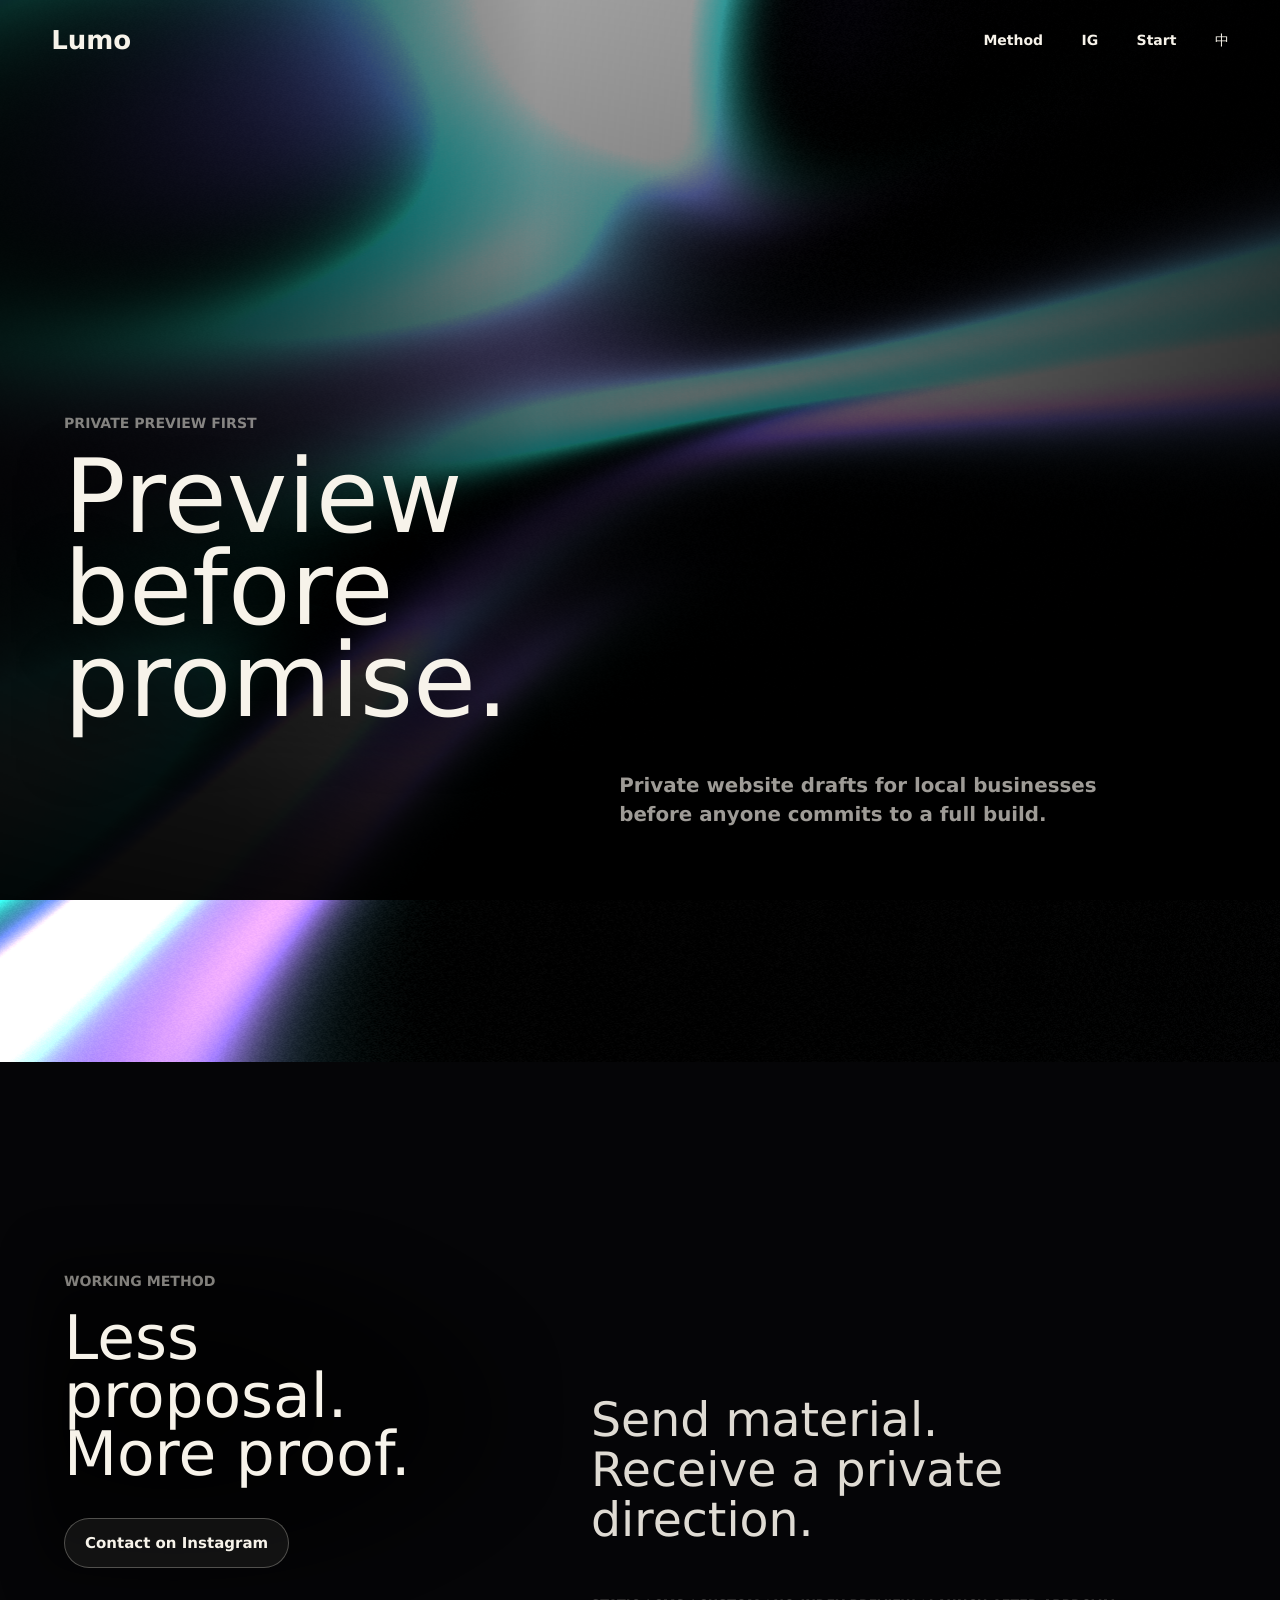
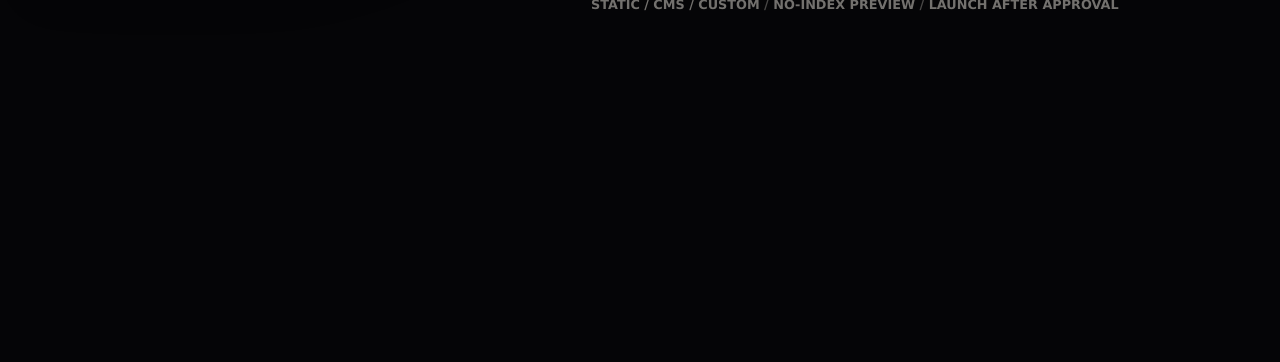
==== commit 1eaf1105: "Default homepage to English" ====
--- a/index.html
+++ b/index.html
@@ -1,11 +1,11 @@
 <!doctype html>
-<html lang="zh-Hant">
+<html lang="en">
   <head>
     <meta charset="UTF-8" />
     <meta name="viewport" content="width=device-width, initial-scale=1.0" />
     <title>Lumo</title>
     <link rel="icon" href="data:," />
-    <script type="module" crossorigin src="./assets/index-BqntayIV.js"></script>
+    <script type="module" crossorigin src="./assets/index-Dt_JYX67.js"></script>
     <link rel="stylesheet" crossorigin href="./assets/index-COaQu0dc.css">
   </head>
   <body>
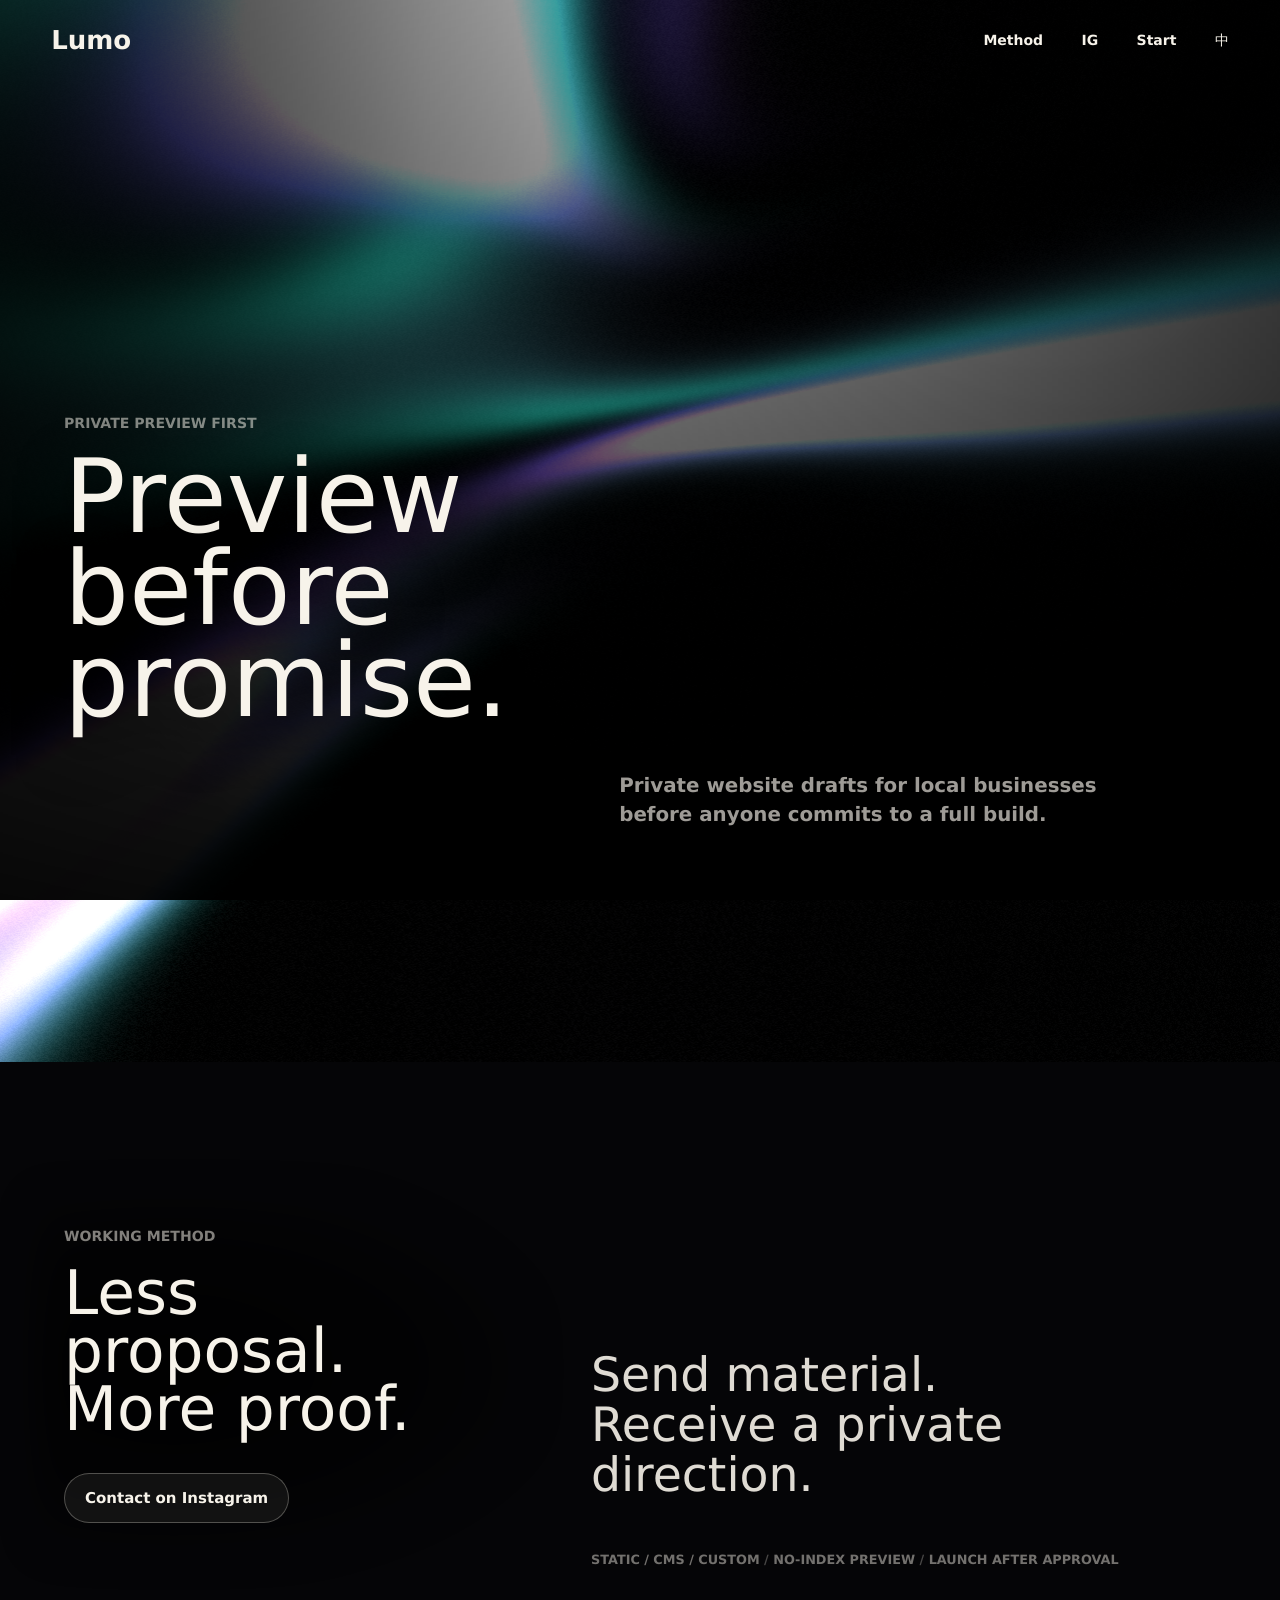
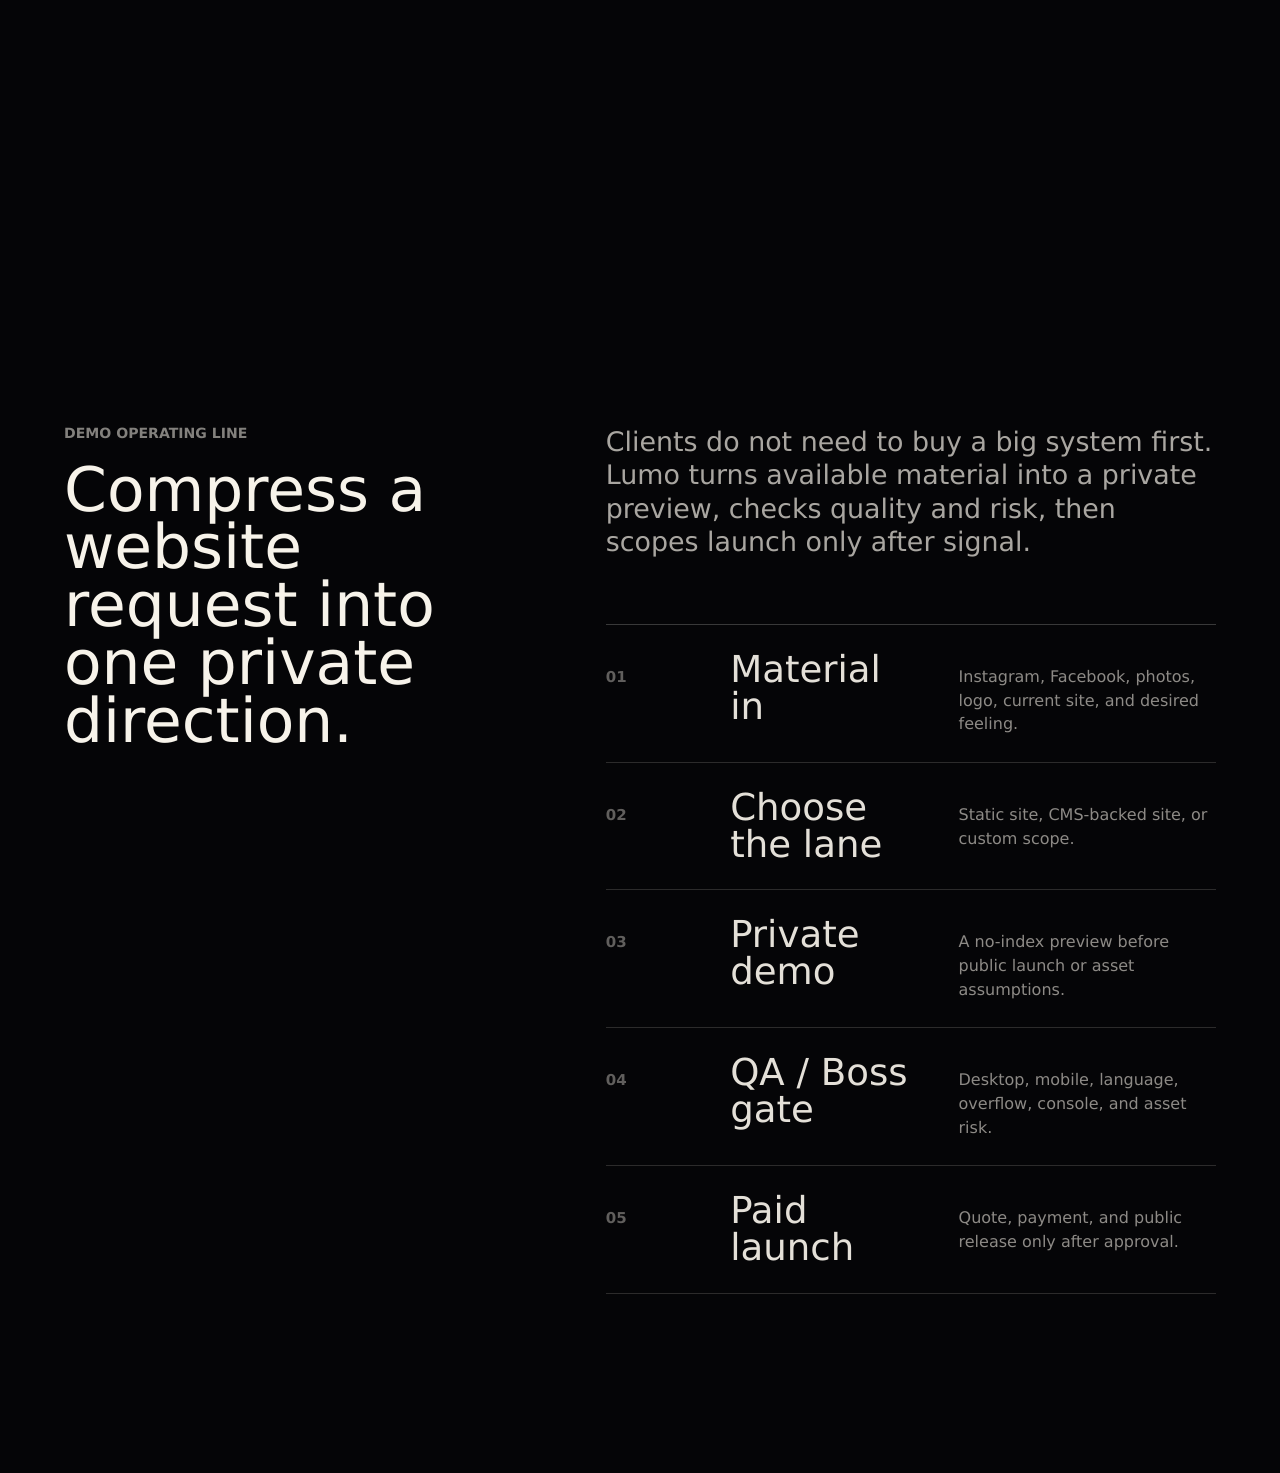
==== commit 42a76827: "Add website demo operating line" ====
--- a/index.html
+++ b/index.html
@@ -3,10 +3,15 @@
   <head>
     <meta charset="UTF-8" />
     <meta name="viewport" content="width=device-width, initial-scale=1.0" />
-    <title>Lumo</title>
+    <title>Lumo — private website previews before full builds</title>
+    <meta name="description" content="Lumo turns business material into private website previews, then launches only after approval." />
+    <meta name="theme-color" content="#050507" />
+    <meta property="og:title" content="Lumo — private website previews" />
+    <meta property="og:description" content="Send material. Receive a private website direction before committing to a full build." />
+    <meta property="og:type" content="website" />
     <link rel="icon" href="data:," />
-    <script type="module" crossorigin src="./assets/index-Dt_JYX67.js"></script>
-    <link rel="stylesheet" crossorigin href="./assets/index-COaQu0dc.css">
+    <script type="module" crossorigin src="./assets/index-T8zT9hbH.js"></script>
+    <link rel="stylesheet" crossorigin href="./assets/index-DFBLAHdL.css">
   </head>
   <body>
     <div id="root"></div>
--- a/assets/index-DFBLAHdL.css
+++ b/assets/index-DFBLAHdL.css
@@ -0,0 +1 @@
+.color-bends-container{position:relative;width:100%;height:100%;overflow:hidden}:root{color-scheme:dark;--font-cjk: "PingFang TC", "Noto Sans TC", "Microsoft JhengHei UI", "Microsoft JhengHei", system-ui, sans-serif;--font-latin: Inter, ui-sans-serif, system-ui, -apple-system, BlinkMacSystemFont, "Segoe UI", sans-serif;font-family:var(--font-latin);background:#050507;color:#f7f3ea;font-synthesis-weight:none;-webkit-font-smoothing:antialiased;text-rendering:geometricPrecision}*{box-sizing:border-box}html{scroll-behavior:smooth}body{margin:0;overflow-x:hidden}a{color:inherit;text-decoration:none}button{color:inherit;font:inherit}.site-shell{position:relative;min-height:100svh;overflow:hidden}.color-bends-container.bends{position:fixed;top:-24vh;right:-32vw;bottom:-18vh;left:-32vw;width:auto;height:auto;z-index:-2}.site-shell:before{content:"";position:fixed;top:0;right:0;bottom:0;left:0;z-index:-1;background:radial-gradient(circle at 74% 12%,#0000,#00000042 42%,#000000a8 82%),linear-gradient(180deg,#0000001f,#00000080 68%,#000000d6),linear-gradient(90deg,#00000080,#0000001a 42%,#0000009e);pointer-events:none}.nav{position:fixed;top:0;left:0;right:0;z-index:10;display:flex;justify-content:space-between;align-items:center;padding:28px clamp(22px,4vw,58px);font-size:14px;font-weight:560;letter-spacing:0}.brand{font-family:var(--font-latin);font-size:26px;font-weight:720;line-height:1}.nav div{display:flex;align-items:center;gap:clamp(18px,3vw,48px)}.lang-toggle{padding:0;border:0;background:transparent;cursor:pointer}.hero{min-height:112svh;display:grid;align-content:end;padding:120px clamp(22px,5vw,72px) clamp(150px,14vw,220px)}.eyebrow,.method-copy p{font-family:var(--font-latin);margin:0 0 20px;color:#f7f3ea85;font-size:clamp(13px,1.1vw,16px);font-weight:650;text-transform:uppercase}h1{max-width:980px;margin:0;font-family:var(--font-latin);font-size:clamp(58px,8vw,128px);line-height:.9;letter-spacing:0;font-weight:520;text-wrap:balance;text-shadow:0 18px 52px rgba(0,0,0,.72)}h1 span{display:block;opacity:0;transform:translateY(24px);animation:rise .9s cubic-bezier(.16,1,.3,1) forwards}h1 span:nth-child(2){animation-delay:.12s}h1 span:nth-child(3){animation-delay:.24s}.lead{width:min(520px,100%);margin:44px 6vw 0 auto;color:#f7f3eaa3;font-family:var(--font-latin);font-size:clamp(18px,1.55vw,24px);line-height:1.42;font-weight:560;letter-spacing:0}.method{min-height:96svh;display:grid;grid-template-columns:minmax(280px,.7fr) minmax(0,1fr);gap:clamp(34px,7vw,112px);align-items:center;padding:clamp(20px,4vw,68px) clamp(22px,5vw,72px) clamp(120px,14vw,190px);background:transparent}.method-copy{position:sticky;top:120px}.method-copy:before{content:"";position:absolute;top:-32px;right:-28px;bottom:-32px;left:-28px;z-index:-1;background:radial-gradient(ellipse at 28% 48%,rgba(0,0,0,.82),rgba(0,0,0,.46) 48%,transparent 76%);filter:blur(18px);pointer-events:none}h2{max-width:560px;margin:0;font-family:var(--font-latin);font-size:clamp(42px,4.8vw,78px);line-height:.94;letter-spacing:0;font-weight:520}.method-copy a{display:inline-flex;margin-top:34px;padding:15px 20px;border:1px solid rgba(247,243,234,.28);border-radius:999px;color:#f7f3ea;background:#f7f3ea0f;font-size:15px;font-weight:560}.method-detail{position:relative;display:grid;gap:clamp(28px,4vw,52px);padding-top:clamp(96px,13vw,190px)}.method-statement{position:relative;margin:0;font-family:var(--font-latin);max-width:720px;color:#f7f3eae6;font-size:clamp(34px,3.7vw,60px);line-height:1.06;letter-spacing:0;font-weight:520}.quiet-notes{margin:0;max-width:560px;color:#f7f3ea75;font-size:clamp(12px,1vw,14px);font-weight:620;text-transform:uppercase}.quiet-notes span:before{content:" / ";color:#f7f3ea47}.workflow{min-height:100svh;display:grid;grid-template-columns:minmax(320px,.72fr) minmax(0,1fr);gap:clamp(42px,8vw,132px);align-items:start;padding:clamp(92px,12vw,180px) clamp(22px,5vw,72px) clamp(120px,14vw,190px)}.workflow-head{position:sticky;top:120px}.workflow-head p{margin:0 0 20px;color:#f7f3ea85;font-size:clamp(13px,1.1vw,16px);font-weight:650;text-transform:uppercase}.workflow-body{display:grid;gap:clamp(36px,5vw,70px)}.workflow-body>p{max-width:720px;margin:0;color:#f7f3eaad;font-size:clamp(22px,2.1vw,34px);line-height:1.25;font-weight:520}.workflow-steps{display:grid;margin:0;padding:0;list-style:none;border-top:1px solid rgba(247,243,234,.22)}.workflow-steps li{display:grid;grid-template-columns:86px minmax(190px,.38fr) minmax(0,1fr);gap:clamp(18px,3vw,46px);align-items:baseline;padding:26px 0;border-bottom:1px solid rgba(247,243,234,.16)}.workflow-steps span{color:#f7f3ea61;font-size:15px;font-weight:650}.workflow-steps strong{color:#f7f3eaeb;font-size:clamp(28px,2.9vw,46px);line-height:1;font-weight:520}.workflow-steps em{color:#f7f3ea8f;font-size:clamp(16px,1.25vw,20px);line-height:1.48;font-style:normal}@keyframes rise{to{opacity:1;transform:translateY(0)}}@keyframes pulse{50%{transform:translate(-4%,-5%) rotate(12deg) scale(1.08)}}:lang(zh-Hant){font-family:var(--font-cjk)}:lang(zh-Hant) .nav,:lang(zh-Hant) .lead,:lang(zh-Hant) h1,:lang(zh-Hant) h2,:lang(zh-Hant) .method-statement,:lang(zh-Hant) .quiet-notes,:lang(zh-Hant) .workflow-head,:lang(zh-Hant) .workflow-body,:lang(zh-Hant) .workflow-steps{font-family:var(--font-cjk)}:lang(zh-Hant) h1{max-width:860px;font-size:clamp(50px,7.1vw,112px);line-height:1.08;font-weight:560}:lang(zh-Hant) .lead{max-width:540px;font-size:clamp(17px,1.55vw,23px);line-height:1.72;font-weight:480}:lang(zh-Hant) h2{max-width:620px;font-size:clamp(38px,4.2vw,68px);line-height:1.12;font-weight:560}:lang(zh-Hant) .method-statement{max-width:720px;font-size:clamp(34px,3.55vw,58px);line-height:1.16;font-weight:540}:lang(zh-Hant) .quiet-notes{letter-spacing:0;font-weight:520}:lang(zh-Hant) .workflow-head h2{max-width:660px;font-size:clamp(36px,4.1vw,66px);line-height:1.14;font-weight:560}:lang(zh-Hant) .workflow-body>p{max-width:720px;font-size:clamp(19px,1.8vw,28px);line-height:1.68;font-weight:480}:lang(zh-Hant) .workflow-steps strong{font-size:clamp(25px,2.5vw,38px);line-height:1.18;font-weight:560}:lang(zh-Hant) .workflow-steps em{line-height:1.72}@media(max-width:760px){.color-bends-container.bends{top:-18vh;right:-86vw;bottom:-8vh;left:-86vw}.nav{padding:22px}.nav div{gap:14px}.hero{min-height:96svh;padding-top:100px;padding-bottom:104px}h1{font-size:clamp(54px,16vw,72px)}h2{font-size:clamp(42px,12vw,54px)}:lang(zh-Hant) h1{font-size:clamp(48px,14vw,62px);line-height:1.1}:lang(zh-Hant) h2{font-size:clamp(34px,10vw,46px)}.lead{margin-left:0}.method{display:block;min-height:auto;padding-top:86px;padding-bottom:96px}.method-copy{position:static;margin-bottom:42px}.method-copy:before{top:-22px;right:-18px;bottom:-22px;left:-18px;background:linear-gradient(90deg,rgba(0,0,0,.86),rgba(0,0,0,.62) 68%,transparent)}.method-statement{font-size:clamp(34px,10vw,44px)}:lang(zh-Hant) .method-statement{font-size:clamp(32px,9.2vw,42px)}.quiet-notes span{display:block;margin-top:10px}.quiet-notes span:before{content:""}.workflow{display:block;min-height:auto;padding-top:100px}.workflow-head{position:static;margin-bottom:42px}.workflow-body>p{font-size:clamp(20px,6vw,28px)}:lang(zh-Hant) .workflow-body>p{font-size:clamp(18px,5vw,23px)}.workflow-steps li{grid-template-columns:1fr;gap:10px;padding:24px 0}.workflow-steps strong{font-size:clamp(30px,8.8vw,40px)}:lang(zh-Hant) .workflow-steps strong{font-size:clamp(25px,7.2vw,34px)}}
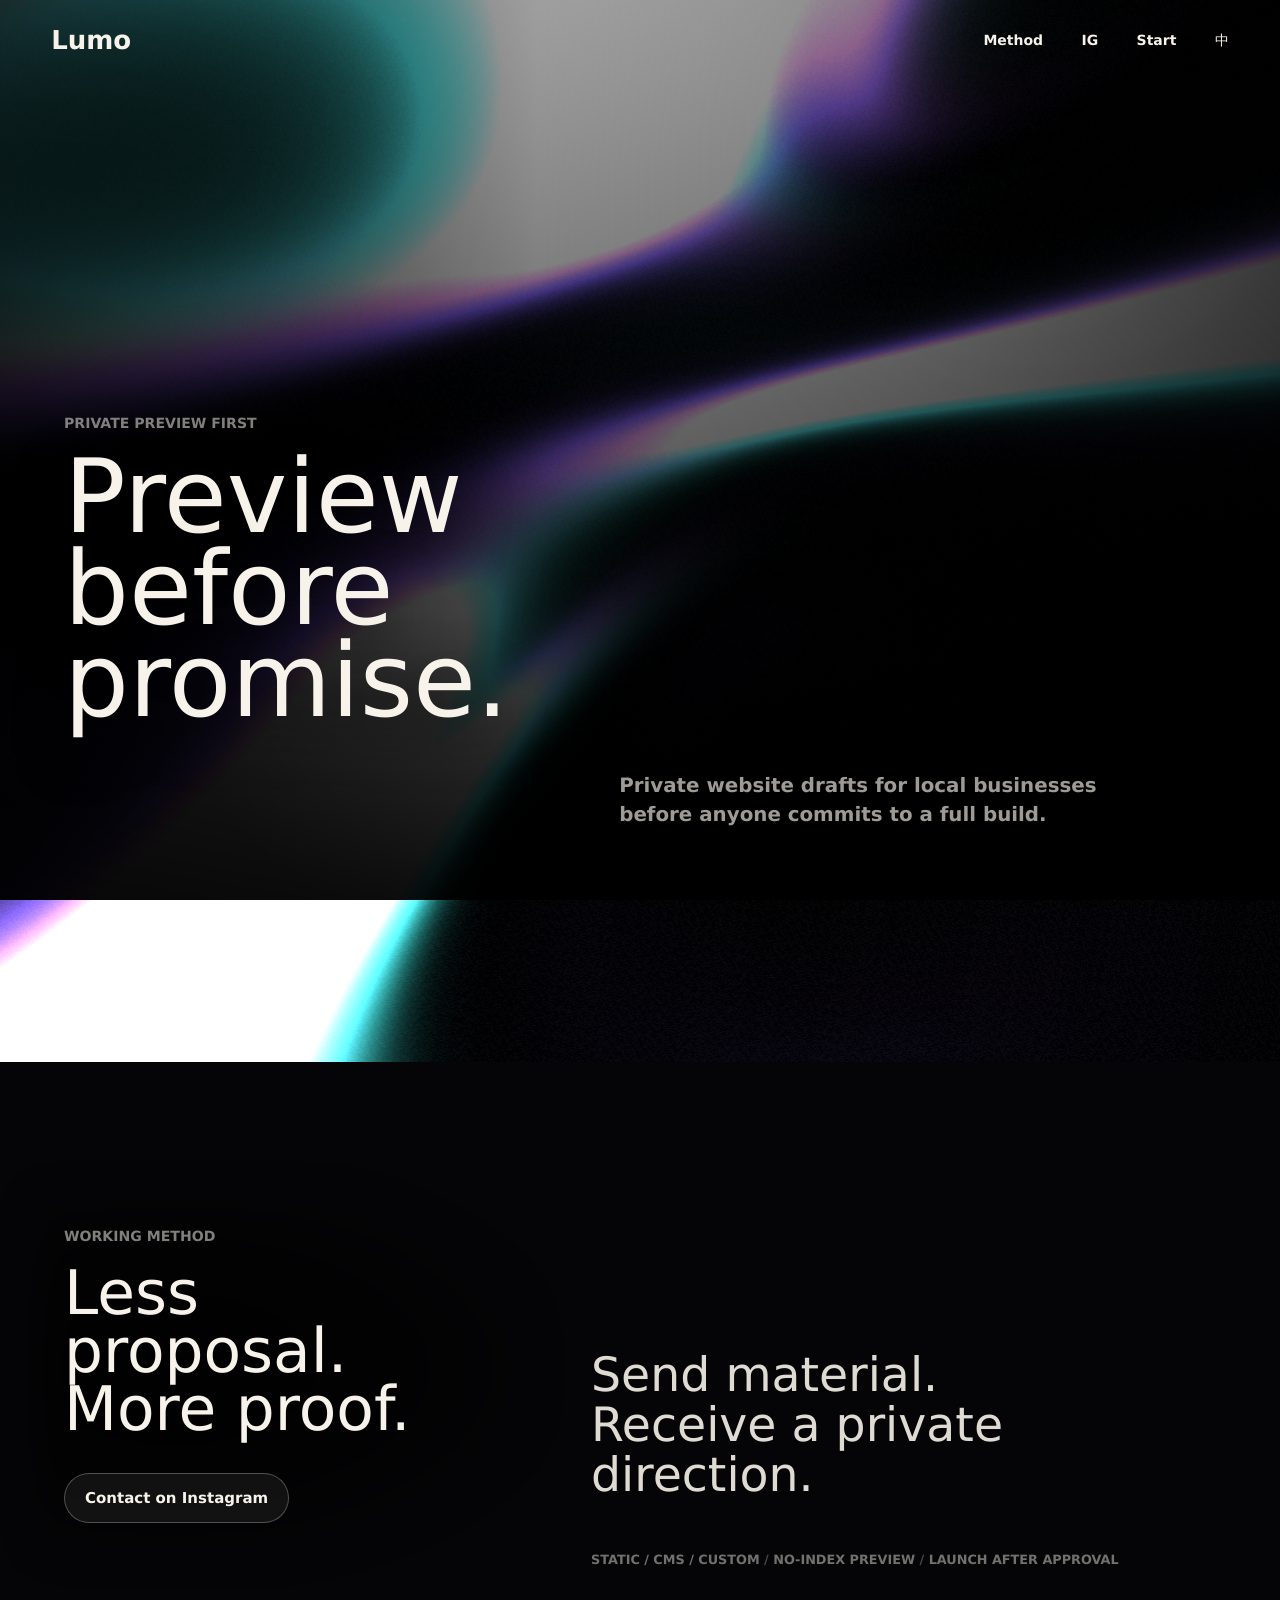
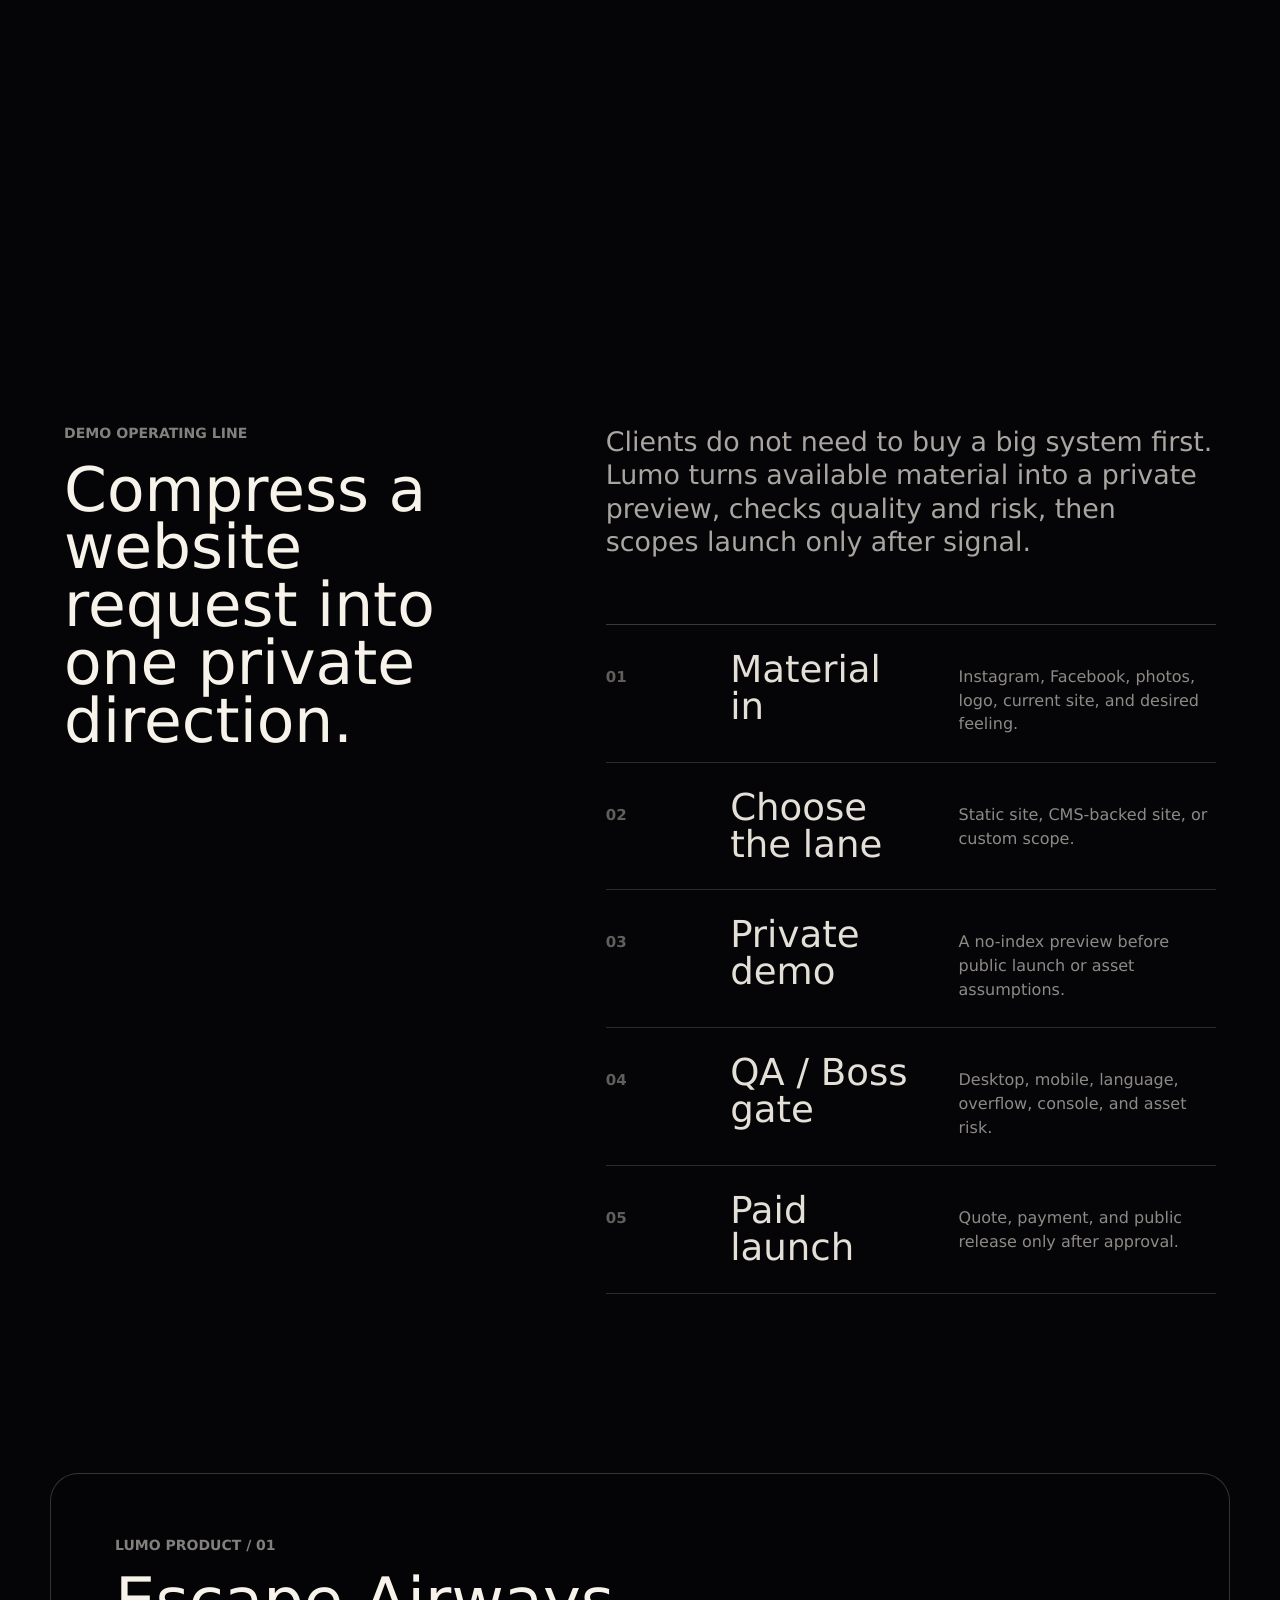
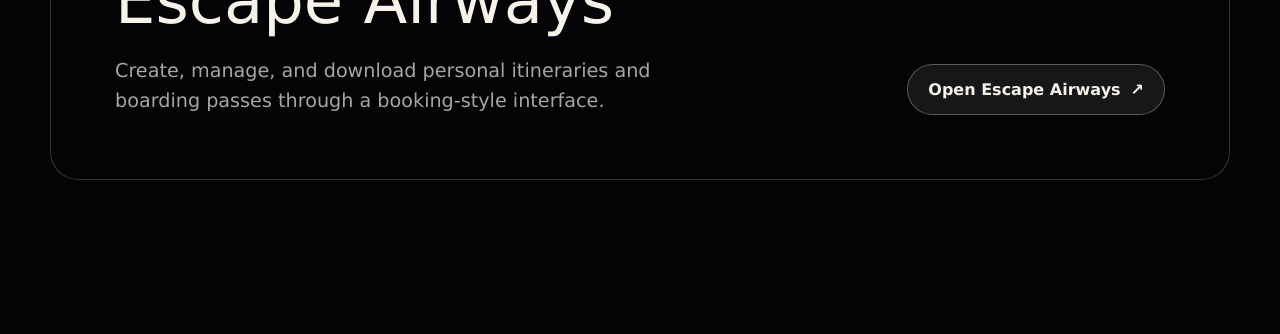
==== commit 2d0a3b2e: "Add Escape Airways to Lumo website" ====
--- a/index.html
+++ b/index.html
@@ -12,8 +12,27 @@
     <link rel="icon" href="data:," />
     <script type="module" crossorigin src="./assets/index-T8zT9hbH.js"></script>
     <link rel="stylesheet" crossorigin href="./assets/index-DFBLAHdL.css">
+    <link rel="stylesheet" href="./assets/escape-airways.css">
   </head>
   <body>
     <div id="root"></div>
+    <section class="escape-project" aria-labelledby="escape-project-title">
+      <div class="escape-project__copy">
+        <p class="escape-project__eyebrow">Lumo product / 01</p>
+        <h2 id="escape-project-title">
+          <span lang="zh-Hant">空腿航班</span>
+          <span lang="en">Escape Airways</span>
+        </h2>
+        <p>
+          <span lang="zh-Hant">以真實訂票般的介面，建立、管理與下載個人行程及登機證。</span>
+          <span lang="en">Create, manage, and download personal itineraries and boarding passes through a booking-style interface.</span>
+        </p>
+      </div>
+      <a class="escape-project__link" href="https://escape-airways.web.app/" target="_blank" rel="noopener noreferrer">
+        <span lang="zh-Hant">開啟空腿航班</span>
+        <span lang="en">Open Escape Airways</span>
+        <span aria-hidden="true">↗</span>
+      </a>
+    </section>
   </body>
 </html>
--- a/assets/escape-airways.css
+++ b/assets/escape-airways.css
@@ -0,0 +1,63 @@
+.escape-project {
+  width: min(1180px, calc(100% - 44px));
+  margin: 0 auto clamp(84px, 12vw, 160px);
+  padding: clamp(30px, 5vw, 64px);
+  display: flex;
+  align-items: end;
+  justify-content: space-between;
+  gap: 48px;
+  border: 1px solid rgba(247, 243, 234, .2);
+  border-radius: 28px;
+  background: rgba(5, 5, 7, .72);
+  backdrop-filter: blur(18px);
+}
+
+.escape-project__copy {
+  max-width: 720px;
+}
+
+.escape-project__eyebrow {
+  margin: 0 0 18px;
+  color: rgba(247, 243, 234, .52);
+  font-size: 14px;
+  font-weight: 650;
+  text-transform: uppercase;
+}
+
+.escape-project h2 {
+  margin: 0;
+  font-size: clamp(40px, 5vw, 72px);
+}
+
+.escape-project__copy > p:last-child {
+  max-width: 620px;
+  margin: 24px 0 0;
+  color: rgba(247, 243, 234, .68);
+  font-size: clamp(17px, 1.5vw, 22px);
+  line-height: 1.55;
+}
+
+.escape-project__link {
+  flex: 0 0 auto;
+  display: inline-flex;
+  align-items: center;
+  gap: 10px;
+  padding: 15px 20px;
+  border: 1px solid rgba(247, 243, 234, .3);
+  border-radius: 999px;
+  background: rgba(247, 243, 234, .08);
+  font-weight: 620;
+}
+
+html[lang="en"] .escape-project [lang="zh-Hant"],
+html[lang="zh-Hant"] .escape-project [lang="en"] {
+  display: none;
+}
+
+@media (max-width: 760px) {
+  .escape-project {
+    align-items: start;
+    flex-direction: column;
+    gap: 32px;
+  }
+}
